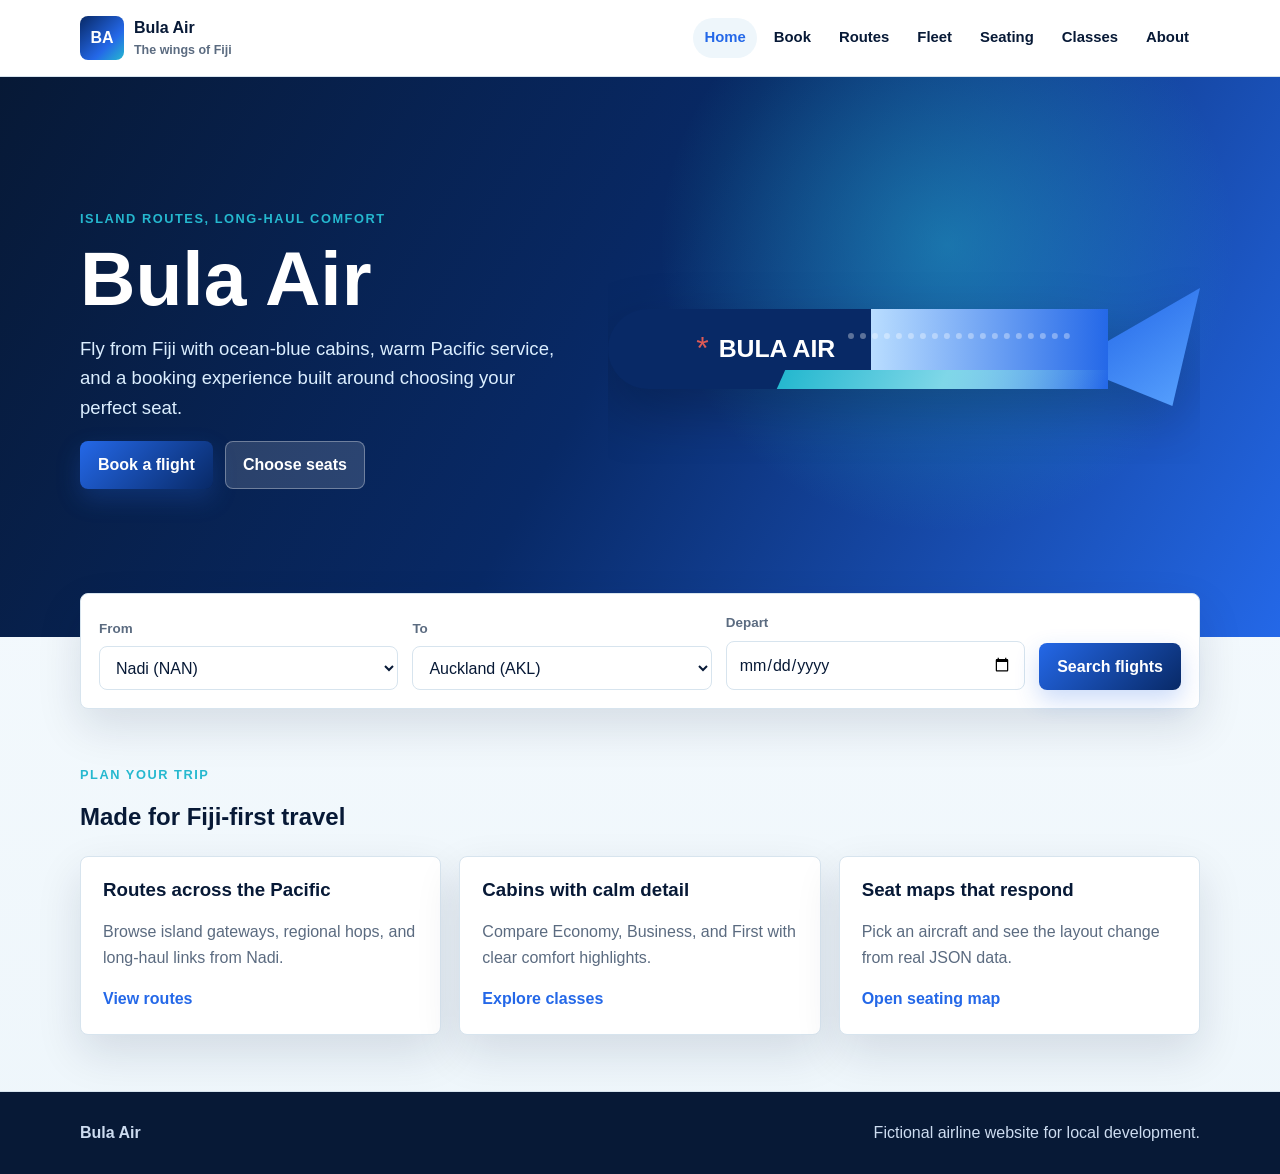
==== pages/index.html @ 063a5ac1 "scaffold: organize site into pages/, add assets, data, and interactive seating map" ====
<!doctype html>
<html lang="en">
<head>
  <meta charset="utf-8">
  <meta name="viewport" content="width=device-width, initial-scale=1">
  <title>Bula Air | The Wings of Fiji</title>
  <link rel="stylesheet" href="../assets/css/style.css">
</head>
<body data-page="home">
  <header class="site-header">
    <div class="container nav-shell">
      <a class="brand" href="../pages/index.html" aria-label="Bula Air home">
        <span class="brand-mark">BA</span>
        <span><strong>Bula Air</strong><small>The wings of Fiji</small></span>
      </a>
      <nav class="nav-links" aria-label="Main navigation">
        <a href="../pages/index.html" aria-current="page">Home</a>
        <a href="../pages/booking.html">Book</a>
        <a href="../pages/routes.html">Routes</a>
        <a href="../pages/fleet.html">Fleet</a>
        <a href="../pages/seating.html">Seating</a>
        <a href="../pages/classes.html">Classes</a>
        <a href="../pages/about.html">About</a>
      </nav>
    </div>
  </header>

  <main>
    <section class="hero">
      <div class="container hero-grid">
        <div class="hero-copy">
          <p class="eyebrow">Island routes, long-haul comfort</p>
          <h1>Bula Air</h1>
          <p>Fly from Fiji with ocean-blue cabins, warm Pacific service, and a booking experience built around choosing your perfect seat.</p>
          <div class="hero-actions">
            <a class="button" href="../pages/booking.html">Book a flight</a>
            <a class="button button-secondary" href="../pages/seating.html">Choose seats</a>
          </div>
        </div>
        <div class="aircraft-panel" aria-label="Bula Air aircraft illustration">
          <div class="plane-strip">
            <div class="plane-nose"></div>
            <div class="plane-body">
              <span class="flower">*</span>
              <span class="plane-title">Bula Air</span>
              <span class="plane-line"></span>
            </div>
            <div class="plane-tail"></div>
          </div>
        </div>
      </div>
    </section>

    <section class="booking-band">
      <div class="container">
        <form class="quick-search" aria-label="Quick flight search">
          <label><span>From</span><select class="input"><option>Nadi (NAN)</option><option>Auckland (AKL)</option><option>Sydney (SYD)</option></select></label>
          <label><span>To</span><select class="input"><option>Auckland (AKL)</option><option>Sydney (SYD)</option><option>Los Angeles (LAX)</option></select></label>
          <label><span>Depart</span><input class="input" type="date"></label>
          <a class="button" href="../pages/booking.html">Search flights</a>
        </form>
      </div>
    </section>

    <section class="container section">
      <div class="section-heading">
        <p class="eyebrow">Plan your trip</p>
        <h2>Made for Fiji-first travel</h2>
      </div>
      <div class="feature-grid">
        <article class="card"><h3>Routes across the Pacific</h3><p>Browse island gateways, regional hops, and long-haul links from Nadi.</p><a href="../pages/routes.html">View routes</a></article>
        <article class="card"><h3>Cabins with calm detail</h3><p>Compare Economy, Business, and First with clear comfort highlights.</p><a href="../pages/classes.html">Explore classes</a></article>
        <article class="card"><h3>Seat maps that respond</h3><p>Pick an aircraft and see the layout change from real JSON data.</p><a href="../pages/seating.html">Open seating map</a></article>
      </div>
    </section>
  </main>

  <footer class="site-footer"><div class="container footer-grid"><strong>Bula Air</strong><span>Fictional airline website for local development.</span></div></footer>
  <script src="../assets/js/main.js"></script>
</body>
</html>
---- assets/css/style.css ----
:root {
  --ink: #071936;
  --navy: #082966;
  --blue: #2468e8;
  --sky: #b9ddff;
  --aqua: #25b8cf;
  --hibiscus: #df5a55;
  --paper: #ffffff;
  --mist: #eef6fb;
  --line: #d7e4ee;
  --muted: #5b6b80;
  --shadow: 0 18px 45px rgba(7, 25, 54, 0.12);
}

* { box-sizing: border-box; }

html { scroll-behavior: smooth; }

body {
  margin: 0;
  background: linear-gradient(180deg, #f8fcff 0%, #eef6fb 100%);
  color: var(--ink);
  font-family: Inter, "Segoe UI", Arial, sans-serif;
  line-height: 1.6;
}

a { color: var(--blue); font-weight: 700; text-decoration: none; }
a:hover { color: var(--navy); }

.container {
  width: min(1120px, calc(100% - 32px));
  margin: 0 auto;
}

.site-header {
  position: sticky;
  top: 0;
  z-index: 5;
  background: rgba(255, 255, 255, 0.94);
  border-bottom: 1px solid var(--line);
  backdrop-filter: blur(14px);
}

.nav-shell {
  min-height: 76px;
  display: flex;
  align-items: center;
  justify-content: space-between;
  gap: 24px;
}

.brand {
  display: inline-flex;
  align-items: center;
  gap: 10px;
  color: var(--ink);
  min-width: max-content;
}

.brand-mark {
  width: 44px;
  height: 44px;
  display: grid;
  place-items: center;
  border-radius: 8px;
  color: white;
  background: linear-gradient(135deg, var(--navy), var(--blue) 65%, var(--aqua));
  font-weight: 900;
  letter-spacing: 0;
}

.brand small {
  display: block;
  color: var(--muted);
  font-size: 0.78rem;
  font-weight: 700;
}

.nav-links {
  display: flex;
  justify-content: flex-end;
  flex-wrap: wrap;
  gap: 6px;
}

.nav-links a {
  color: var(--ink);
  border-radius: 999px;
  padding: 8px 11px;
  font-size: 0.93rem;
}

.nav-links a:hover,
.nav-links a[aria-current="page"] {
  background: var(--mist);
  color: var(--blue);
}

.hero {
  min-height: 560px;
  display: flex;
  align-items: center;
  color: white;
  background:
    radial-gradient(circle at 74% 30%, rgba(37, 184, 207, 0.45), transparent 28%),
    linear-gradient(120deg, #071936 0%, #082966 48%, #2468e8 100%);
}

.hero-grid {
  display: grid;
  grid-template-columns: minmax(0, 0.9fr) minmax(320px, 1.1fr);
  align-items: center;
  gap: 44px;
  padding: 68px 0 84px;
}

.hero-copy h1,
.page h1 {
  margin: 0;
  font-size: clamp(2.4rem, 6vw, 5.6rem);
  line-height: 0.96;
  letter-spacing: 0;
}

.hero-copy p:not(.eyebrow) {
  max-width: 590px;
  color: #dbeeff;
  font-size: 1.16rem;
}

.eyebrow {
  margin: 0 0 12px;
  color: var(--aqua);
  font-size: 0.8rem;
  font-weight: 900;
  letter-spacing: 0.12em;
  text-transform: uppercase;
}

.hero-actions,
.control-row,
.legend,
.footer-grid {
  display: flex;
  align-items: center;
  gap: 12px;
  flex-wrap: wrap;
}

.button {
  display: inline-flex;
  align-items: center;
  justify-content: center;
  min-height: 46px;
  border: 0;
  border-radius: 8px;
  padding: 11px 18px;
  color: white;
  background: linear-gradient(135deg, var(--blue), var(--navy));
  box-shadow: 0 10px 24px rgba(36, 104, 232, 0.24);
  cursor: pointer;
  font: inherit;
  font-weight: 800;
}

.button:hover { color: white; transform: translateY(-1px); }
.button-secondary { background: rgba(255, 255, 255, 0.14); box-shadow: inset 0 0 0 1px rgba(255, 255, 255, 0.32); }

.aircraft-panel {
  min-height: 230px;
  display: grid;
  place-items: center;
  overflow: hidden;
}

.plane-strip {
  width: min(100%, 620px);
  height: 122px;
  display: grid;
  grid-template-columns: 70px 1fr 92px;
  align-items: center;
  filter: drop-shadow(0 22px 28px rgba(0, 0, 0, 0.22));
}

.plane-nose {
  height: 80px;
  background: var(--navy);
  border-radius: 90px 0 0 90px;
}

.plane-body {
  position: relative;
  height: 80px;
  display: flex;
  align-items: center;
  gap: 10px;
  padding: 0 18px;
  overflow: hidden;
  background: linear-gradient(90deg, var(--navy) 0%, var(--navy) 45%, var(--sky) 45%, var(--blue) 100%);
  text-transform: uppercase;
}

.plane-body::after {
  content: "";
  position: absolute;
  left: 24%;
  right: 0;
  bottom: 0;
  height: 19px;
  background: linear-gradient(90deg, var(--aqua), #7fd7e8, transparent);
  transform: skewX(-24deg);
}

.flower { color: var(--hibiscus); font-size: 2rem; z-index: 1; }
.plane-title { color: white; font-size: 1.55rem; font-weight: 900; z-index: 1; }
.plane-line { position: absolute; left: 170px; right: 38px; top: 24px; height: 6px; border-top: 6px dotted rgba(255, 255, 255, 0.34); }

.plane-tail {
  height: 118px;
  align-self: start;
  background: linear-gradient(145deg, var(--blue), #5aa4ff);
  clip-path: polygon(0 45%, 100% 0, 70% 100%, 0 78%);
}

.booking-band {
  margin-top: -44px;
  position: relative;
  z-index: 2;
}

.quick-search,
.tool-panel,
.confirmation-panel,
.card {
  background: var(--paper);
  border: 1px solid var(--line);
  border-radius: 8px;
  box-shadow: var(--shadow);
}

.quick-search {
  display: grid;
  grid-template-columns: repeat(3, 1fr) auto;
  gap: 14px;
  align-items: end;
  padding: 18px;
}

label span {
  display: block;
  margin-bottom: 7px;
  color: var(--muted);
  font-size: 0.84rem;
  font-weight: 800;
}

.input {
  width: 100%;
  min-height: 44px;
  border: 1px solid var(--line);
  border-radius: 8px;
  padding: 10px 12px;
  background: white;
  color: var(--ink);
  font: inherit;
}

.section,
.page { padding: 56px 0; }

.section-heading { max-width: 720px; margin-bottom: 20px; }
.section-heading h2, .page h1 { margin-top: 0; }

.feature-grid {
  display: grid;
  grid-template-columns: repeat(auto-fit, minmax(240px, 1fr));
  gap: 18px;
}

.card {
  padding: 22px;
}

.card h2,
.card h3 { margin-top: 0; line-height: 1.15; }
.card p { color: var(--muted); }

.content-grid,
.booking-layout {
  display: grid;
  grid-template-columns: minmax(0, 1.3fr) minmax(280px, 0.7fr);
  gap: 24px;
  align-items: start;
}

.clean-list { padding-left: 18px; color: var(--muted); }

.tool-panel {
  padding: 20px;
  overflow-x: auto;
}

.form-grid {
  display: grid;
  grid-template-columns: repeat(3, minmax(180px, 1fr));
  gap: 14px;
  margin-bottom: 18px;
}

.control-row {
  justify-content: space-between;
  margin-bottom: 18px;
}

.selection-summary {
  border-radius: 8px;
  padding: 10px 12px;
  background: var(--mist);
  color: var(--ink);
  font-weight: 800;
}

.seat-map {
  width: max-content;
  min-width: 100%;
  border-radius: 8px;
  padding: 18px;
  background:
    linear-gradient(90deg, transparent 48%, rgba(36, 104, 232, 0.08) 48%, rgba(36, 104, 232, 0.08) 52%, transparent 52%),
    #f8fbfd;
}

.seat-section-title {
  margin: 12px 0 8px;
  color: var(--navy);
  font-weight: 900;
}

.seat-row {
  display: grid;
  grid-template-columns: 42px repeat(var(--seat-count), 42px);
  gap: 7px;
  align-items: center;
  margin-bottom: 7px;
}

.row-number {
  color: var(--muted);
  font-size: 0.8rem;
  font-weight: 900;
  text-align: right;
}

.seat {
  width: 42px;
  height: 38px;
  border: 1px solid #bdd7eb;
  border-radius: 8px;
  background: #e8f6ff;
  color: var(--navy);
  cursor: pointer;
  font-size: 0.78rem;
  font-weight: 900;
}

.seat:hover:not(:disabled) {
  border-color: var(--blue);
  background: #d6f4ff;
}

.seat.selected {
  border-color: var(--navy);
  background: var(--aqua);
  color: white;
}

.seat.occupied {
  border-color: #cfd8e3;
  background: #d9e1ea;
  color: #748295;
  cursor: not-allowed;
}

.legend { margin: 16px 0; color: var(--muted); font-weight: 800; }
.legend-seat { width: 16px; height: 16px; display: inline-block; margin-right: 6px; border-radius: 5px; vertical-align: -3px; }
.legend-seat.available { background: #e8f6ff; border: 1px solid #bdd7eb; }
.legend-seat.selected { background: var(--aqua); }
.legend-seat.occupied { background: #d9e1ea; }

.confirmation-panel {
  padding: 22px;
  position: sticky;
  top: 96px;
}

.confirmation-panel strong { color: var(--navy); }
.cabin-card span { color: var(--hibiscus); font-weight: 900; text-transform: uppercase; font-size: 0.78rem; }

.site-footer {
  border-top: 1px solid var(--line);
  background: #071936;
  color: white;
  padding: 28px 0;
}

.footer-grid { justify-content: space-between; color: #cddcf0; }
.redirect-page { min-height: 80vh; display: grid; place-content: center; }

@media (max-width: 860px) {
  .nav-shell { align-items: flex-start; flex-direction: column; padding: 16px 0; }
  .nav-links { justify-content: flex-start; }
  .hero-grid, .content-grid, .booking-layout { grid-template-columns: 1fr; }
  .quick-search, .form-grid { grid-template-columns: 1fr; }
  .hero { min-height: auto; }
  .aircraft-panel { min-height: 180px; }
  .plane-strip { transform: scale(0.82); transform-origin: center; }
  .confirmation-panel { position: static; }
}

@media (max-width: 520px) {
  .container { width: min(100% - 24px, 1120px); }
  .nav-links a { padding: 7px 9px; font-size: 0.86rem; }
  .hero-copy h1, .page h1 { font-size: 2.35rem; }
  .tool-panel { padding: 14px; }
  .seat-row { grid-template-columns: 34px repeat(var(--seat-count), 35px); gap: 5px; }
  .seat { width: 35px; height: 34px; font-size: 0.68rem; }
}
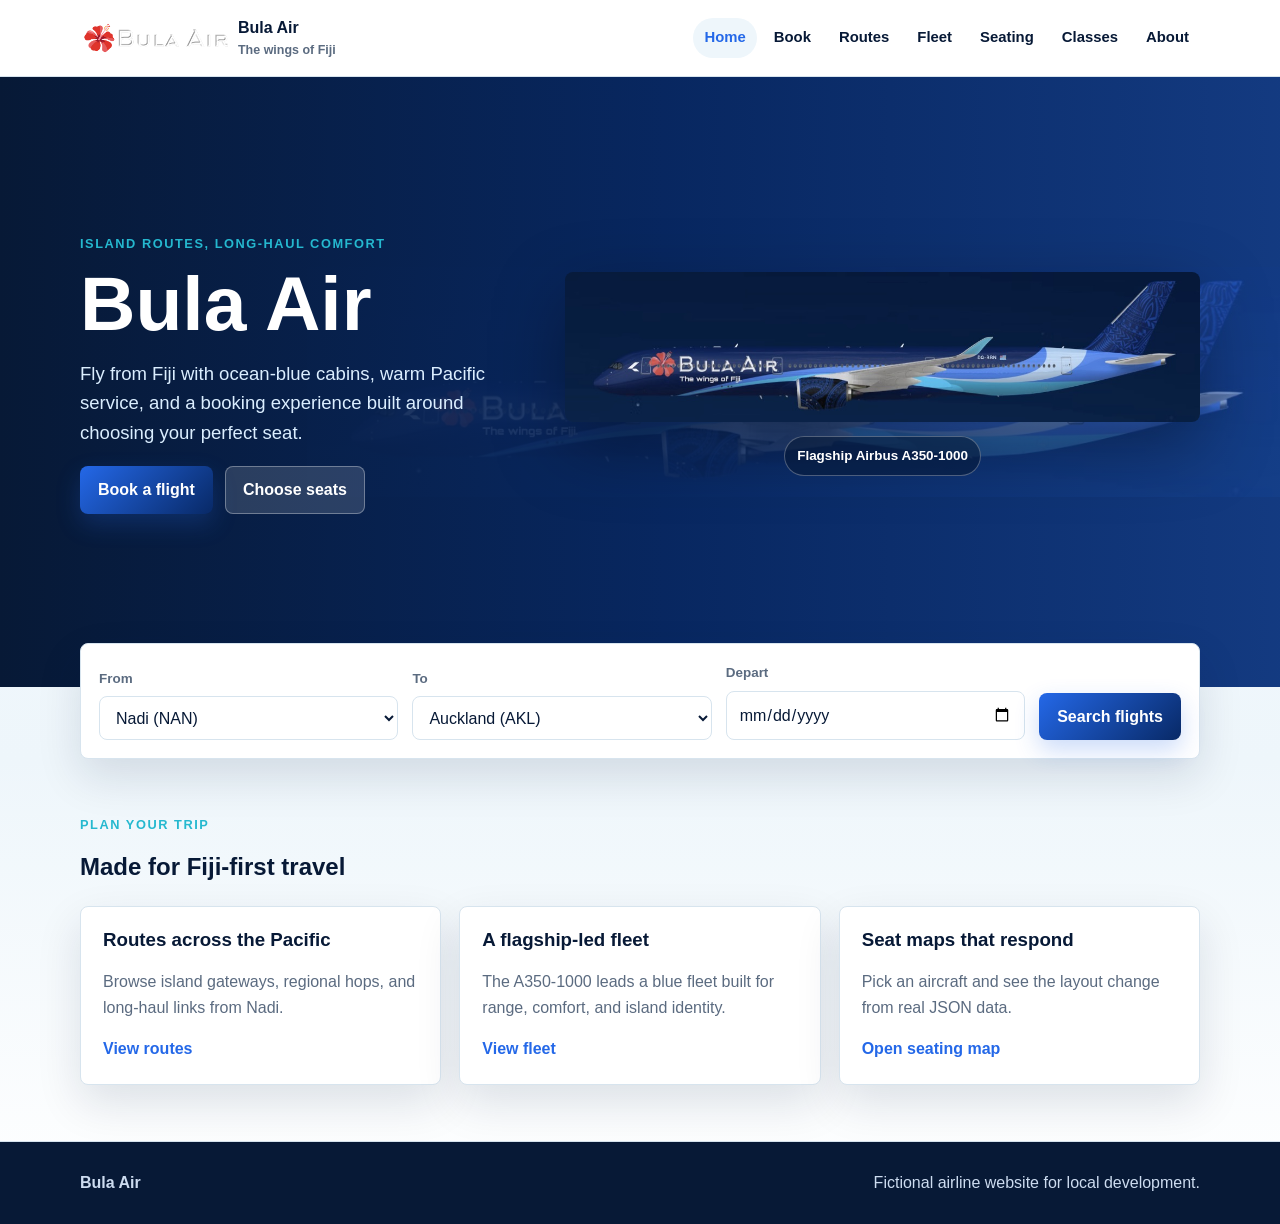
==== commit 61cb1823: "polish: add fleet imagery and refine Bula Air styling" ====
--- a/pages/index.html
+++ b/pages/index.html
@@ -9,8 +9,8 @@
 <body data-page="home">
   <header class="site-header">
     <div class="container nav-shell">
-      <a class="brand" href="../pages/index.html" aria-label="Bula Air home">
-        <span class="brand-mark">BA</span>
+      <a class="brand brand-logo" href="../pages/index.html" aria-label="Bula Air home">
+        <img src="../assets/images/branding/bula-air-logo.png" alt="Bula Air">
         <span><strong>Bula Air</strong><small>The wings of Fiji</small></span>
       </a>
       <nav class="nav-links" aria-label="Main navigation">
@@ -37,16 +37,9 @@
             <a class="button button-secondary" href="../pages/seating.html">Choose seats</a>
           </div>
         </div>
-        <div class="aircraft-panel" aria-label="Bula Air aircraft illustration">
-          <div class="plane-strip">
-            <div class="plane-nose"></div>
-            <div class="plane-body">
-              <span class="flower">*</span>
-              <span class="plane-title">Bula Air</span>
-              <span class="plane-line"></span>
-            </div>
-            <div class="plane-tail"></div>
-          </div>
+        <div class="aircraft-panel">
+          <img class="hero-aircraft" src="../assets/images/aircraft/a350-1000.png" alt="Bula Air Airbus A350-1000 flagship aircraft">
+          <div class="flagship-tag">Flagship Airbus A350-1000</div>
         </div>
       </div>
     </section>
@@ -69,7 +62,7 @@
       </div>
       <div class="feature-grid">
         <article class="card"><h3>Routes across the Pacific</h3><p>Browse island gateways, regional hops, and long-haul links from Nadi.</p><a href="../pages/routes.html">View routes</a></article>
-        <article class="card"><h3>Cabins with calm detail</h3><p>Compare Economy, Business, and First with clear comfort highlights.</p><a href="../pages/classes.html">Explore classes</a></article>
+        <article class="card"><h3>A flagship-led fleet</h3><p>The A350-1000 leads a blue fleet built for range, comfort, and island identity.</p><a href="../pages/fleet.html">View fleet</a></article>
         <article class="card"><h3>Seat maps that respond</h3><p>Pick an aircraft and see the layout change from real JSON data.</p><a href="../pages/seating.html">Open seating map</a></article>
       </div>
     </section>
--- a/assets/css/style.css
+++ b/assets/css/style.css
@@ -18,7 +18,7 @@
 
 body {
   margin: 0;
-  background: linear-gradient(180deg, #f8fcff 0%, #eef6fb 100%);
+  background: linear-gradient(180deg, #f8fcff 0%, #eef6fb 62%, #ffffff 100%);
   color: var(--ink);
   font-family: Inter, "Segoe UI", Arial, sans-serif;
   line-height: 1.6;
@@ -36,7 +36,7 @@
   position: sticky;
   top: 0;
   z-index: 5;
-  background: rgba(255, 255, 255, 0.94);
+  background: rgba(255, 255, 255, 0.96);
   border-bottom: 1px solid var(--line);
   backdrop-filter: blur(14px);
 }
@@ -55,6 +55,13 @@
   gap: 10px;
   color: var(--ink);
   min-width: max-content;
+}
+
+.brand-logo img {
+  width: 148px;
+  height: auto;
+  display: block;
+  border-radius: 4px;
 }
 
 .brand-mark {
@@ -97,18 +104,19 @@
 }
 
 .hero {
-  min-height: 560px;
+  min-height: 610px;
   display: flex;
   align-items: center;
   color: white;
   background:
-    radial-gradient(circle at 74% 30%, rgba(37, 184, 207, 0.45), transparent 28%),
-    linear-gradient(120deg, #071936 0%, #082966 48%, #2468e8 100%);
+    linear-gradient(90deg, rgba(7, 25, 54, 0.96), rgba(8, 41, 102, 0.88) 52%, rgba(36, 104, 232, 0.42)),
+    url("../images/aircraft/a350-1000.png") center right / min(980px, 76vw) auto no-repeat,
+    #071936;
 }
 
 .hero-grid {
   display: grid;
-  grid-template-columns: minmax(0, 0.9fr) minmax(320px, 1.1fr);
+  grid-template-columns: minmax(0, 0.82fr) minmax(320px, 1.18fr);
   align-items: center;
   gap: 44px;
   padding: 68px 0 84px;
@@ -128,6 +136,13 @@
   font-size: 1.16rem;
 }
 
+.lead {
+  max-width: 680px;
+  margin: 18px 0 28px;
+  color: var(--muted);
+  font-size: 1.08rem;
+}
+
 .eyebrow {
   margin: 0 0 12px;
   color: var(--aqua);
@@ -167,59 +182,29 @@
 .button-secondary { background: rgba(255, 255, 255, 0.14); box-shadow: inset 0 0 0 1px rgba(255, 255, 255, 0.32); }
 
 .aircraft-panel {
-  min-height: 230px;
+  min-height: 300px;
   display: grid;
   place-items: center;
-  overflow: hidden;
-}
-
-.plane-strip {
-  width: min(100%, 620px);
-  height: 122px;
-  display: grid;
-  grid-template-columns: 70px 1fr 92px;
-  align-items: center;
-  filter: drop-shadow(0 22px 28px rgba(0, 0, 0, 0.22));
-}
-
-.plane-nose {
-  height: 80px;
-  background: var(--navy);
-  border-radius: 90px 0 0 90px;
-}
-
-.plane-body {
-  position: relative;
-  height: 80px;
-  display: flex;
-  align-items: center;
-  gap: 10px;
-  padding: 0 18px;
-  overflow: hidden;
-  background: linear-gradient(90deg, var(--navy) 0%, var(--navy) 45%, var(--sky) 45%, var(--blue) 100%);
-  text-transform: uppercase;
-}
-
-.plane-body::after {
-  content: "";
-  position: absolute;
-  left: 24%;
-  right: 0;
-  bottom: 0;
-  height: 19px;
-  background: linear-gradient(90deg, var(--aqua), #7fd7e8, transparent);
-  transform: skewX(-24deg);
-}
-
-.flower { color: var(--hibiscus); font-size: 2rem; z-index: 1; }
-.plane-title { color: white; font-size: 1.55rem; font-weight: 900; z-index: 1; }
-.plane-line { position: absolute; left: 170px; right: 38px; top: 24px; height: 6px; border-top: 6px dotted rgba(255, 255, 255, 0.34); }
-
-.plane-tail {
-  height: 118px;
-  align-self: start;
-  background: linear-gradient(145deg, var(--blue), #5aa4ff);
-  clip-path: polygon(0 45%, 100% 0, 70% 100%, 0 78%);
+  align-content: center;
+  gap: 14px;
+}
+
+.hero-aircraft {
+  width: min(760px, 100%);
+  border-radius: 8px;
+  box-shadow: 0 24px 70px rgba(0, 0, 0, 0.34);
+}
+
+.flagship-tag {
+  width: max-content;
+  max-width: 100%;
+  padding: 8px 12px;
+  border: 1px solid rgba(255, 255, 255, 0.28);
+  border-radius: 999px;
+  color: white;
+  background: rgba(7, 25, 54, 0.55);
+  font-size: 0.84rem;
+  font-weight: 900;
 }
 
 .booking-band {
@@ -275,6 +260,105 @@
   display: grid;
   grid-template-columns: repeat(auto-fit, minmax(240px, 1fr));
   gap: 18px;
+}
+
+#fleet-list {
+  grid-template-columns: repeat(3, minmax(0, 1fr));
+}
+
+.fleet-card {
+  min-width: 0;
+  overflow: hidden;
+  background: var(--paper);
+  border: 1px solid var(--line);
+  border-radius: 8px;
+  box-shadow: 0 12px 34px rgba(7, 25, 54, 0.1);
+}
+
+.fleet-card-featured {
+  grid-column: 1 / -1;
+  display: grid;
+  grid-template-columns: minmax(0, 1.45fr) minmax(300px, 0.75fr);
+  align-items: stretch;
+  background: #071936;
+  color: white;
+}
+
+.fleet-image-wrap {
+  min-height: 190px;
+  background: #071936;
+}
+
+.fleet-card-featured .fleet-image-wrap {
+  min-height: 320px;
+}
+
+.fleet-image-wrap img {
+  width: 100%;
+  height: 100%;
+  min-height: 190px;
+  display: block;
+  object-fit: cover;
+  object-position: center;
+}
+
+.fleet-card-body {
+  padding: 20px;
+}
+
+.fleet-card h2 {
+  margin: 6px 0 8px;
+  line-height: 1.1;
+}
+
+.fleet-card p {
+  color: var(--muted);
+}
+
+.fleet-card-featured p,
+.fleet-card-featured .fleet-kicker {
+  color: #d9e9ff;
+}
+
+.fleet-kicker,
+.fleet-stats {
+  display: flex;
+  align-items: center;
+  flex-wrap: wrap;
+  gap: 8px;
+}
+
+.fleet-kicker {
+  justify-content: space-between;
+  color: var(--muted);
+  font-size: 0.78rem;
+  font-weight: 900;
+  text-transform: uppercase;
+}
+
+.fleet-kicker strong {
+  padding: 5px 8px;
+  border-radius: 999px;
+  color: white;
+  background: var(--hibiscus);
+  font-size: 0.72rem;
+}
+
+.fleet-stats {
+  margin: 16px 0;
+  color: var(--muted);
+}
+
+.fleet-stats span {
+  padding: 8px 10px;
+  border-radius: 8px;
+  background: var(--mist);
+  font-size: 0.86rem;
+}
+
+.fleet-card-featured .fleet-stats span {
+  color: white;
+  background: rgba(255, 255, 255, 0.1);
 }
 
 .card {
@@ -413,7 +497,9 @@
   .quick-search, .form-grid { grid-template-columns: 1fr; }
   .hero { min-height: auto; }
   .aircraft-panel { min-height: 180px; }
-  .plane-strip { transform: scale(0.82); transform-origin: center; }
+  #fleet-list,
+  .fleet-card-featured { grid-template-columns: 1fr; }
+  .fleet-card-featured .fleet-image-wrap { min-height: 220px; }
   .confirmation-panel { position: static; }
 }
 
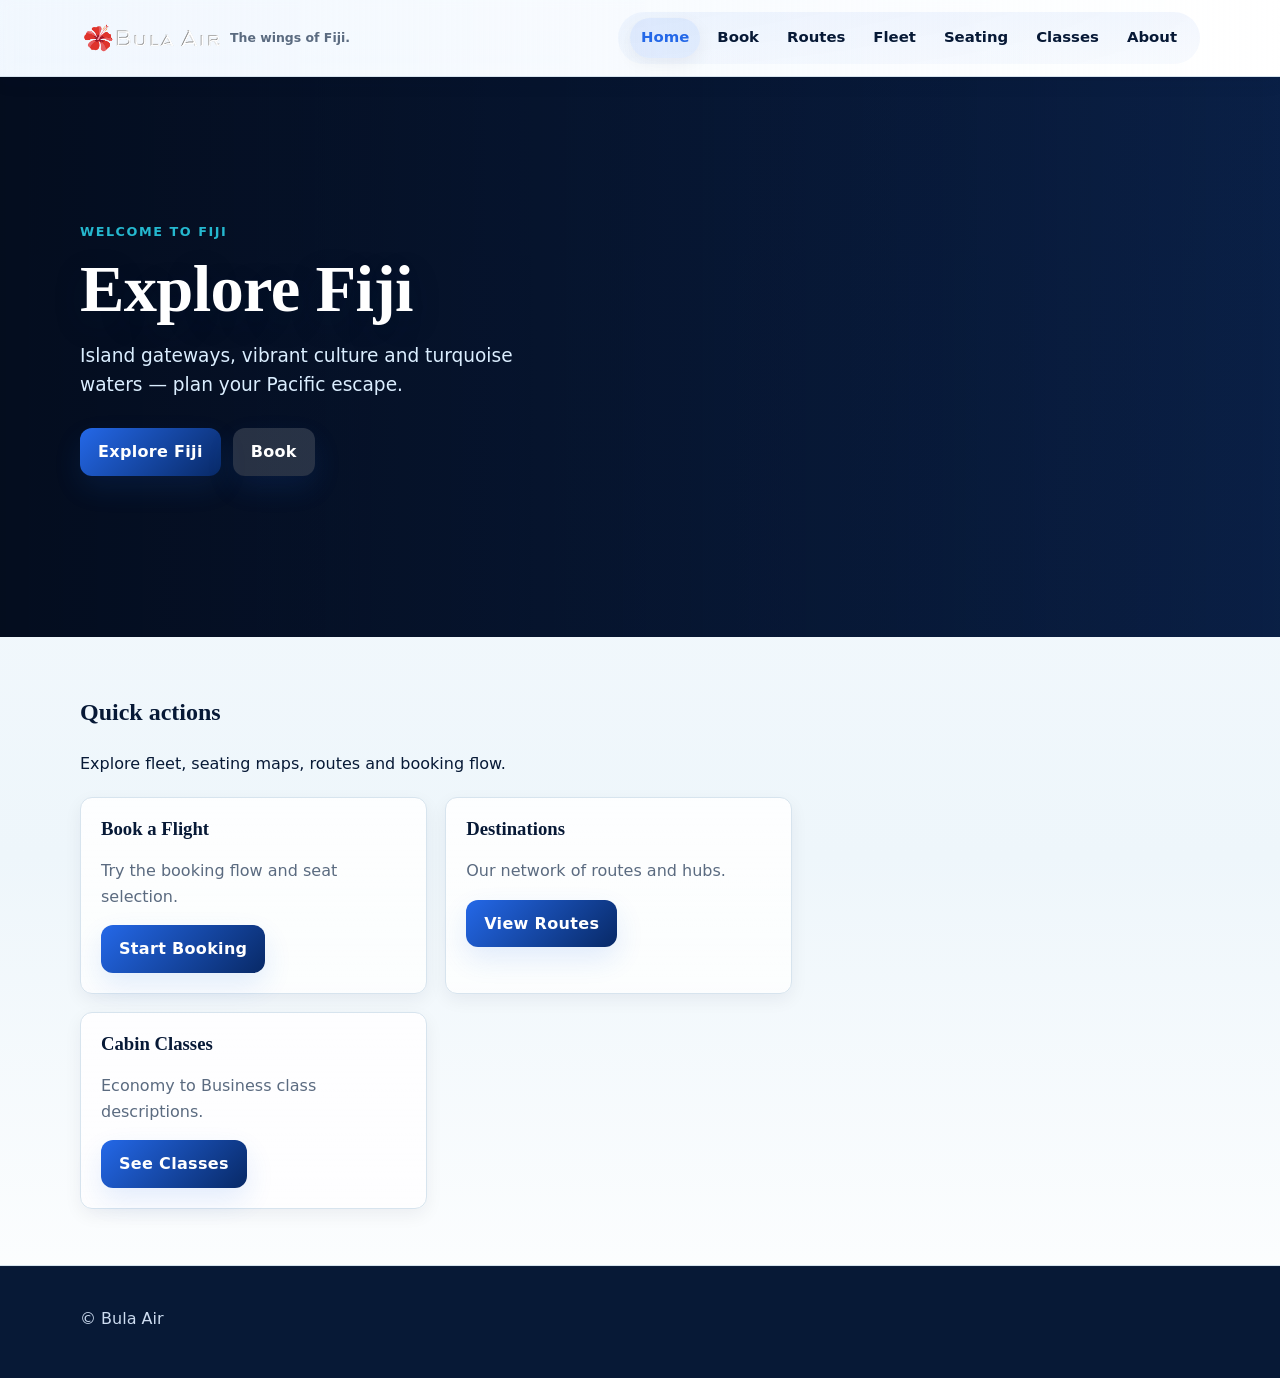
==== commit 5f51c021: "Publish Bula Air website" ====
--- a/pages/index.html
+++ b/pages/index.html
@@ -4,71 +4,73 @@
   <meta charset="utf-8">
   <meta name="viewport" content="width=device-width, initial-scale=1">
   <title>Bula Air | The Wings of Fiji</title>
+  <link rel="icon" href="../assets/images/branding/hibiscus.svg" type="image/svg+xml">
+  <link rel="shortcut icon" href="../assets/images/branding/hibiscus.svg">
+  <link rel="mask-icon" href="../assets/images/branding/hibiscus.svg" color="#2468e8">
   <link rel="stylesheet" href="../assets/css/style.css">
+  <link rel="stylesheet" href="../assets/css/polish.css">
+  <style>
+    /* hero: island image, text overlay left */
+    .hero.custom-hero {
+      background-image: linear-gradient(90deg, rgba(7,25,54,0.66), rgba(36,104,232,0.16)), url('https://images.unsplash.com/photo-1507525428034-b723cf961d3e?auto=format&fit=crop&w=2000&q=80');
+      background-size: cover;
+      background-position: center center;
+    }
+    .hero-copy h1 { color: white; }
+  </style>
 </head>
 <body data-page="home">
   <header class="site-header">
     <div class="container nav-shell">
-      <a class="brand brand-logo" href="../pages/index.html" aria-label="Bula Air home">
-        <img src="../assets/images/branding/bula-air-logo.png" alt="Bula Air">
-        <span><strong>Bula Air</strong><small>The wings of Fiji</small></span>
-      </a>
+      <a class="brand brand-logo" href="index.html" aria-label="Bula Air home"><img src="../assets/images/branding/bula-air-logo.png" alt="Bula Air logo"><small>The wings of Fiji.</small></a>
       <nav class="nav-links" aria-label="Main navigation">
-        <a href="../pages/index.html" aria-current="page">Home</a>
-        <a href="../pages/booking.html">Book</a>
-        <a href="../pages/routes.html">Routes</a>
-        <a href="../pages/fleet.html">Fleet</a>
-        <a href="../pages/seating.html">Seating</a>
-        <a href="../pages/classes.html">Classes</a>
-        <a href="../pages/about.html">About</a>
+        <a href="index.html" aria-current="page">Home</a>
+        <a href="booking.html">Book</a>
+        <a href="routes.html">Routes</a>
+        <a href="fleet.html">Fleet</a>
+        <a href="seating.html">Seating</a>
+        <a href="classes.html">Classes</a>
+        <a href="about.html">About</a>
       </nav>
     </div>
   </header>
 
-  <main>
-    <section class="hero">
-      <div class="container hero-grid">
-        <div class="hero-copy">
-          <p class="eyebrow">Island routes, long-haul comfort</p>
-          <h1>Bula Air</h1>
-          <p>Fly from Fiji with ocean-blue cabins, warm Pacific service, and a booking experience built around choosing your perfect seat.</p>
-          <div class="hero-actions">
-            <a class="button" href="../pages/booking.html">Book a flight</a>
-            <a class="button button-secondary" href="../pages/seating.html">Choose seats</a>
-          </div>
-        </div>
-        <div class="aircraft-panel">
-          <img class="hero-aircraft" src="../assets/images/aircraft/a350-1000.png" alt="Bula Air Airbus A350-1000 flagship aircraft">
-          <div class="flagship-tag">Flagship Airbus A350-1000</div>
+  <section class="hero custom-hero">
+    <div class="container hero-grid">
+      <div class="hero-copy">
+        <p class="eyebrow">Welcome to Fiji</p>
+        <h1>Explore Fiji</h1>
+        <p class="lead">Island gateways, vibrant culture and turquoise waters — plan your Pacific escape.</p>
+        <div class="hero-actions">
+          <a class="button" href="routes.html">Explore Fiji</a>
+          <a class="button button-secondary" href="booking.html">Book</a>
         </div>
       </div>
-    </section>
+    </div>
+  </section>
 
-    <section class="booking-band">
-      <div class="container">
-        <form class="quick-search" aria-label="Quick flight search">
-          <label><span>From</span><select class="input"><option>Nadi (NAN)</option><option>Auckland (AKL)</option><option>Sydney (SYD)</option></select></label>
-          <label><span>To</span><select class="input"><option>Auckland (AKL)</option><option>Sydney (SYD)</option><option>Los Angeles (LAX)</option></select></label>
-          <label><span>Depart</span><input class="input" type="date"></label>
-          <a class="button" href="../pages/booking.html">Search flights</a>
-        </form>
+  <main class="section container">
+    <div class="content-grid">
+      <div>
+        <section class="section-heading">
+          <h2>Quick actions</h2>
+          <p class="small">Explore fleet, seating maps, routes and booking flow.</p>
+        </section>
+        <div class="feature-grid">
+          <div class="card"><h3>Book a Flight</h3><p class="small">Try the booking flow and seat selection.</p><a class="button" href="booking.html">Start Booking</a></div>
+          <div class="card"><h3>Destinations</h3><p class="small">Our network of routes and hubs.</p><a class="button" href="routes.html">View Routes</a></div>
+          <div class="card"><h3>Cabin Classes</h3><p class="small">Economy to Business class descriptions.</p><a class="button" href="classes.html">See Classes</a></div>
+        </div>
       </div>
-    </section>
-
-    <section class="container section">
-      <div class="section-heading">
-        <p class="eyebrow">Plan your trip</p>
-        <h2>Made for Fiji-first travel</h2>
-      </div>
-      <div class="feature-grid">
-        <article class="card"><h3>Routes across the Pacific</h3><p>Browse island gateways, regional hops, and long-haul links from Nadi.</p><a href="../pages/routes.html">View routes</a></article>
-        <article class="card"><h3>A flagship-led fleet</h3><p>The A350-1000 leads a blue fleet built for range, comfort, and island identity.</p><a href="../pages/fleet.html">View fleet</a></article>
-        <article class="card"><h3>Seat maps that respond</h3><p>Pick an aircraft and see the layout change from real JSON data.</p><a href="../pages/seating.html">Open seating map</a></article>
-      </div>
-    </section>
+    </div>
   </main>
 
-  <footer class="site-footer"><div class="container footer-grid"><strong>Bula Air</strong><span>Fictional airline website for local development.</span></div></footer>
+  <footer class="site-footer">
+    <div class="container footer-grid">
+      <div>© Bula Air</div>
+      <div class="small"></div>
+    </div>
+  </footer>
   <script src="../assets/js/main.js"></script>
 </body>
 </html>
--- a/assets/css/style.css
+++ b/assets/css/style.css
@@ -4,503 +4,542 @@
   --blue: #2468e8;
   --sky: #b9ddff;
   --aqua: #25b8cf;
-  --hibiscus: #df5a55;
+  --hibiscus: var(--blue);
   --paper: #ffffff;
   --mist: #eef6fb;
   --line: #d7e4ee;
   --muted: #5b6b80;
   --shadow: 0 18px 45px rgba(7, 25, 54, 0.12);
+
 }
 
-* { box-sizing: border-box; }
-
-html { scroll-behavior: smooth; }
-
-body {
-  margin: 0;
-  background: linear-gradient(180deg, #f8fcff 0%, #eef6fb 62%, #ffffff 100%);
-  color: var(--ink);
-  font-family: Inter, "Segoe UI", Arial, sans-serif;
-  line-height: 1.6;
-}
-
-a { color: var(--blue); font-weight: 700; text-decoration: none; }
-a:hover { color: var(--navy); }
-
-.container {
-  width: min(1120px, calc(100% - 32px));
-  margin: 0 auto;
-}
-
-.site-header {
-  position: sticky;
-  top: 0;
-  z-index: 5;
-  background: rgba(255, 255, 255, 0.96);
-  border-bottom: 1px solid var(--line);
-  backdrop-filter: blur(14px);
-}
-
-.nav-shell {
-  min-height: 76px;
-  display: flex;
-  align-items: center;
-  justify-content: space-between;
-  gap: 24px;
-}
-
-.brand {
-  display: inline-flex;
-  align-items: center;
-  gap: 10px;
-  color: var(--ink);
-  min-width: max-content;
-}
-
-.brand-logo img {
-  width: 148px;
-  height: auto;
-  display: block;
-  border-radius: 4px;
-}
-
-.brand-mark {
-  width: 44px;
-  height: 44px;
-  display: grid;
-  place-items: center;
-  border-radius: 8px;
-  color: white;
-  background: linear-gradient(135deg, var(--navy), var(--blue) 65%, var(--aqua));
-  font-weight: 900;
-  letter-spacing: 0;
-}
-
-.brand small {
-  display: block;
-  color: var(--muted);
-  font-size: 0.78rem;
-  font-weight: 700;
-}
-
-.nav-links {
-  display: flex;
-  justify-content: flex-end;
-  flex-wrap: wrap;
-  gap: 6px;
-}
-
-.nav-links a {
-  color: var(--ink);
-  border-radius: 999px;
-  padding: 8px 11px;
-  font-size: 0.93rem;
-}
-
-.nav-links a:hover,
-.nav-links a[aria-current="page"] {
-  background: var(--mist);
-  color: var(--blue);
-}
-
-.hero {
-  min-height: 610px;
-  display: flex;
-  align-items: center;
-  color: white;
-  background:
-    linear-gradient(90deg, rgba(7, 25, 54, 0.96), rgba(8, 41, 102, 0.88) 52%, rgba(36, 104, 232, 0.42)),
-    url("../images/aircraft/a350-1000.png") center right / min(980px, 76vw) auto no-repeat,
-    #071936;
-}
-
-.hero-grid {
-  display: grid;
-  grid-template-columns: minmax(0, 0.82fr) minmax(320px, 1.18fr);
-  align-items: center;
-  gap: 44px;
-  padding: 68px 0 84px;
-}
-
-.hero-copy h1,
-.page h1 {
-  margin: 0;
-  font-size: clamp(2.4rem, 6vw, 5.6rem);
-  line-height: 0.96;
-  letter-spacing: 0;
-}
-
-.hero-copy p:not(.eyebrow) {
-  max-width: 590px;
-  color: #dbeeff;
-  font-size: 1.16rem;
-}
-
-.lead {
-  max-width: 680px;
-  margin: 18px 0 28px;
-  color: var(--muted);
-  font-size: 1.08rem;
-}
-
-.eyebrow {
-  margin: 0 0 12px;
-  color: var(--aqua);
-  font-size: 0.8rem;
-  font-weight: 900;
-  letter-spacing: 0.12em;
-  text-transform: uppercase;
-}
-
-.hero-actions,
-.control-row,
-.legend,
-.footer-grid {
-  display: flex;
-  align-items: center;
-  gap: 12px;
-  flex-wrap: wrap;
-}
-
-.button {
-  display: inline-flex;
-  align-items: center;
-  justify-content: center;
-  min-height: 46px;
-  border: 0;
-  border-radius: 8px;
-  padding: 11px 18px;
-  color: white;
-  background: linear-gradient(135deg, var(--blue), var(--navy));
-  box-shadow: 0 10px 24px rgba(36, 104, 232, 0.24);
-  cursor: pointer;
-  font: inherit;
-  font-weight: 800;
-}
-
-.button:hover { color: white; transform: translateY(-1px); }
-.button-secondary { background: rgba(255, 255, 255, 0.14); box-shadow: inset 0 0 0 1px rgba(255, 255, 255, 0.32); }
-
-.aircraft-panel {
-  min-height: 300px;
-  display: grid;
-  place-items: center;
-  align-content: center;
-  gap: 14px;
-}
-
-.hero-aircraft {
-  width: min(760px, 100%);
-  border-radius: 8px;
-  box-shadow: 0 24px 70px rgba(0, 0, 0, 0.34);
-}
-
-.flagship-tag {
-  width: max-content;
-  max-width: 100%;
-  padding: 8px 12px;
-  border: 1px solid rgba(255, 255, 255, 0.28);
-  border-radius: 999px;
-  color: white;
-  background: rgba(7, 25, 54, 0.55);
-  font-size: 0.84rem;
-  font-weight: 900;
-}
-
-.booking-band {
-  margin-top: -44px;
-  position: relative;
-  z-index: 2;
-}
-
-.quick-search,
-.tool-panel,
-.confirmation-panel,
-.card {
-  background: var(--paper);
-  border: 1px solid var(--line);
-  border-radius: 8px;
-  box-shadow: var(--shadow);
-}
-
-.quick-search {
-  display: grid;
-  grid-template-columns: repeat(3, 1fr) auto;
-  gap: 14px;
-  align-items: end;
-  padding: 18px;
-}
-
-label span {
-  display: block;
-  margin-bottom: 7px;
-  color: var(--muted);
-  font-size: 0.84rem;
-  font-weight: 800;
-}
-
-.input {
-  width: 100%;
-  min-height: 44px;
-  border: 1px solid var(--line);
-  border-radius: 8px;
-  padding: 10px 12px;
-  background: white;
-  color: var(--ink);
-  font: inherit;
-}
-
-.section,
-.page { padding: 56px 0; }
-
-.section-heading { max-width: 720px; margin-bottom: 20px; }
-.section-heading h2, .page h1 { margin-top: 0; }
-
-.feature-grid {
-  display: grid;
-  grid-template-columns: repeat(auto-fit, minmax(240px, 1fr));
-  gap: 18px;
-}
-
-#fleet-list {
-  grid-template-columns: repeat(3, minmax(0, 1fr));
-}
-
-.fleet-card {
-  min-width: 0;
-  overflow: hidden;
-  background: var(--paper);
-  border: 1px solid var(--line);
-  border-radius: 8px;
-  box-shadow: 0 12px 34px rgba(7, 25, 54, 0.1);
-}
-
-.fleet-card-featured {
-  grid-column: 1 / -1;
-  display: grid;
-  grid-template-columns: minmax(0, 1.45fr) minmax(300px, 0.75fr);
-  align-items: stretch;
-  background: #071936;
-  color: white;
-}
-
-.fleet-image-wrap {
-  min-height: 190px;
-  background: #071936;
-}
-
-.fleet-card-featured .fleet-image-wrap {
-  min-height: 320px;
-}
-
-.fleet-image-wrap img {
-  width: 100%;
-  height: 100%;
-  min-height: 190px;
-  display: block;
-  object-fit: cover;
-  object-position: center;
-}
-
-.fleet-card-body {
-  padding: 20px;
-}
-
-.fleet-card h2 {
-  margin: 6px 0 8px;
-  line-height: 1.1;
-}
-
-.fleet-card p {
-  color: var(--muted);
-}
-
-.fleet-card-featured p,
-.fleet-card-featured .fleet-kicker {
-  color: #d9e9ff;
-}
-
-.fleet-kicker,
-.fleet-stats {
-  display: flex;
-  align-items: center;
-  flex-wrap: wrap;
-  gap: 8px;
-}
-
-.fleet-kicker {
-  justify-content: space-between;
-  color: var(--muted);
-  font-size: 0.78rem;
-  font-weight: 900;
-  text-transform: uppercase;
-}
-
-.fleet-kicker strong {
-  padding: 5px 8px;
-  border-radius: 999px;
-  color: white;
-  background: var(--hibiscus);
-  font-size: 0.72rem;
-}
-
-.fleet-stats {
-  margin: 16px 0;
-  color: var(--muted);
-}
-
-.fleet-stats span {
-  padding: 8px 10px;
-  border-radius: 8px;
-  background: var(--mist);
-  font-size: 0.86rem;
-}
-
-.fleet-card-featured .fleet-stats span {
-  color: white;
-  background: rgba(255, 255, 255, 0.1);
-}
-
-.card {
-  padding: 22px;
-}
-
-.card h2,
-.card h3 { margin-top: 0; line-height: 1.15; }
-.card p { color: var(--muted); }
-
-.content-grid,
-.booking-layout {
-  display: grid;
-  grid-template-columns: minmax(0, 1.3fr) minmax(280px, 0.7fr);
-  gap: 24px;
-  align-items: start;
-}
-
-.clean-list { padding-left: 18px; color: var(--muted); }
-
-.tool-panel {
-  padding: 20px;
-  overflow-x: auto;
-}
-
-.form-grid {
-  display: grid;
-  grid-template-columns: repeat(3, minmax(180px, 1fr));
-  gap: 14px;
-  margin-bottom: 18px;
-}
-
-.control-row {
-  justify-content: space-between;
-  margin-bottom: 18px;
-}
-
-.selection-summary {
-  border-radius: 8px;
-  padding: 10px 12px;
-  background: var(--mist);
-  color: var(--ink);
-  font-weight: 800;
-}
-
-.seat-map {
-  width: max-content;
-  min-width: 100%;
-  border-radius: 8px;
-  padding: 18px;
-  background:
-    linear-gradient(90deg, transparent 48%, rgba(36, 104, 232, 0.08) 48%, rgba(36, 104, 232, 0.08) 52%, transparent 52%),
-    #f8fbfd;
-}
-
-.seat-section-title {
-  margin: 12px 0 8px;
-  color: var(--navy);
-  font-weight: 900;
-}
-
-.seat-row {
-  display: grid;
-  grid-template-columns: 42px repeat(var(--seat-count), 42px);
-  gap: 7px;
-  align-items: center;
-  margin-bottom: 7px;
-}
-
-.row-number {
-  color: var(--muted);
-  font-size: 0.8rem;
-  font-weight: 900;
-  text-align: right;
-}
-
-.seat {
-  width: 42px;
-  height: 38px;
-  border: 1px solid #bdd7eb;
-  border-radius: 8px;
-  background: #e8f6ff;
-  color: var(--navy);
-  cursor: pointer;
-  font-size: 0.78rem;
-  font-weight: 900;
-}
-
-.seat:hover:not(:disabled) {
-  border-color: var(--blue);
-  background: #d6f4ff;
-}
-
-.seat.selected {
-  border-color: var(--navy);
-  background: var(--aqua);
-  color: white;
-}
-
-.seat.occupied {
-  border-color: #cfd8e3;
-  background: #d9e1ea;
-  color: #748295;
-  cursor: not-allowed;
-}
-
-.legend { margin: 16px 0; color: var(--muted); font-weight: 800; }
-.legend-seat { width: 16px; height: 16px; display: inline-block; margin-right: 6px; border-radius: 5px; vertical-align: -3px; }
-.legend-seat.available { background: #e8f6ff; border: 1px solid #bdd7eb; }
-.legend-seat.selected { background: var(--aqua); }
-.legend-seat.occupied { background: #d9e1ea; }
-
-.confirmation-panel {
-  padding: 22px;
-  position: sticky;
-  top: 96px;
-}
-
-.confirmation-panel strong { color: var(--navy); }
-.cabin-card span { color: var(--hibiscus); font-weight: 900; text-transform: uppercase; font-size: 0.78rem; }
-
-.site-footer {
-  border-top: 1px solid var(--line);
-  background: #071936;
-  color: white;
-  padding: 28px 0;
-}
-
-.footer-grid { justify-content: space-between; color: #cddcf0; }
-.redirect-page { min-height: 80vh; display: grid; place-content: center; }
-
-@media (max-width: 860px) {
-  .nav-shell { align-items: flex-start; flex-direction: column; padding: 16px 0; }
-  .nav-links { justify-content: flex-start; }
-  .hero-grid, .content-grid, .booking-layout { grid-template-columns: 1fr; }
-  .quick-search, .form-grid { grid-template-columns: 1fr; }
-  .hero { min-height: auto; }
-  .aircraft-panel { min-height: 180px; }
-  #fleet-list,
-  .fleet-card-featured { grid-template-columns: 1fr; }
-  .fleet-card-featured .fleet-image-wrap { min-height: 220px; }
-  .confirmation-panel { position: static; }
+/* Load web fonts: Montserrat for headings, Inter for body */
+@import url('https://fonts.googleapis.com/css2?family=Inter:wght@300;400;600;700;800&family=Montserrat:wght@400;600;700;800;900&display=swap');
+
+  * { box-sizing: border-box; }
+
+  html { scroll-behavior: smooth; }
+
+  body {
+    margin: 0;
+    background: linear-gradient(180deg, #f8fcff 0%, #eef6fb 62%, #ffffff 100%);
+    color: var(--ink);
+    font-family: 'Inter', system-ui, -apple-system, "Segoe UI", Roboto, "Helvetica Neue", Arial, sans-serif;
+    -webkit-font-smoothing: antialiased;
+    -moz-osx-font-smoothing: grayscale;
+    line-height: 1.6;
+  }
+
+  a { color: var(--blue); font-weight: 700; text-decoration: none; }
+  a:hover { color: var(--navy); }
+
+  .container {
+    width: min(1120px, calc(100% - 32px));
+    margin: 0 auto;
+  }
+
+  .site-header {
+    position: sticky;
+    top: 0;
+    z-index: 5;
+    background: rgba(255, 255, 255, 0.96);
+    border-bottom: 1px solid var(--line);
+    backdrop-filter: blur(14px);
+  }
+
+  .nav-shell {
+    min-height: 76px;
+    display: flex;
+    align-items: center;
+    justify-content: space-between;
+    gap: 24px;
+  }
+
+  .brand {
+    display: inline-flex;
+    align-items: center;
+    gap: 10px;
+    color: var(--ink);
+    min-width: max-content;
+  }
+
+  .brand-logo img {
+    width: 148px;
+    height: auto;
+    display: block;
+    border-radius: 4px;
+  }
+
+  .brand-mark {
+    width: 44px;
+    height: 44px;
+    display: grid;
+    place-items: center;
+    border-radius: 8px;
+    color: white;
+    background: linear-gradient(135deg, var(--navy), var(--blue) 65%, var(--aqua));
+    font-weight: 900;
+    letter-spacing: 0;
+  }
+
+  .brand small {
+    display: block;
+    color: var(--muted);
+    font-size: 0.78rem;
+    font-weight: 700;
+  }
+
+  .nav-links {
+    display: flex;
+    justify-content: flex-end;
+    flex-wrap: wrap;
+    gap: 6px;
+    background: linear-gradient(180deg, rgba(36,104,232,0.06), rgba(36,104,232,0.03));
+    padding: 6px 12px;
+    border-radius: 999px;
+  }
+
+  .nav-links a {
+    color: var(--ink);
+    border-radius: 999px;
+    padding: 8px 11px;
+    font-size: 0.93rem;
+  }
+
+  .nav-links a:hover,
+  .nav-links a[aria-current="page"] {
+    background: var(--mist);
+    color: var(--blue);
+  }
+
+  .hero {
+    min-height: 610px;
+    display: flex;
+    align-items: center;
+    color: white;
+    background:
+      linear-gradient(90deg, rgba(7, 25, 54, 0.96), rgba(8, 41, 102, 0.88) 52%, rgba(36, 104, 232, 0.42)),
+      url("../images/aircraft/a350-1000.png") center right / min(980px, 76vw) auto no-repeat,
+      #071936;
+  }
+
+  .hero-grid {
+    display: grid;
+    grid-template-columns: minmax(0, 0.82fr) minmax(320px, 1.18fr);
+    align-items: center;
+    gap: 44px;
+    padding: 68px 0 84px;
+  }
+  .hero-copy h1,
+  .page h1 {
+    margin: 0 0 18px 0;
+    font-family: 'Montserrat', 'Inter', "Segoe UI", Arial, sans-serif;
+    font-weight: 700;
+    font-size: clamp(2rem, 5.2vw, 4.8rem);
+    max-width: 920px;
+    line-height: 1.02;
+    letter-spacing: -0.01em;
+    word-break: normal;
+  }
+
+  /* Use Montserrat for prominent headings across the site */
+  h1, h2, h3, .fleet-card h2, .card h2, .card h3 {
+    font-family: 'Montserrat', 'Inter', "Segoe UI", Arial, sans-serif;
+    font-weight: 600;
+  }
+
+  .hero-copy p:not(.eyebrow) {
+    max-width: 590px;
+    color: #dbeeff;
+    font-size: 1.16rem;
+  }
+
+  .lead {
+    max-width: 680px;
+    margin: 18px 0 28px;
+    color: var(--muted);
+    font-size: 1.08rem;
+  }
+
+  .eyebrow {
+    margin: 0 0 12px;
+    color: var(--aqua);
+    font-size: 0.8rem;
+    font-weight: 900;
+    letter-spacing: 0.12em;
+    text-transform: uppercase;
+  }
+
+  .hero-actions,
+  .control-row,
+  .legend,
+  .footer-grid {
+    display: flex;
+    align-items: center;
+    gap: 12px;
+    flex-wrap: wrap;
+  }
+
+  .button {
+    display: inline-flex;
+    align-items: center;
+    justify-content: center;
+    min-height: 46px;
+    border: 0;
+    border-radius: 8px;
+    padding: 11px 18px;
+    color: white;
+    background: linear-gradient(135deg, var(--blue), var(--navy));
+    box-shadow: 0 10px 24px rgba(36, 104, 232, 0.24);
+    cursor: pointer;
+    font: inherit;
+    font-weight: 800;
+  }
+
+  .button:hover { color: white; transform: translateY(-1px); }
+  .button-secondary { background: rgba(255, 255, 255, 0.14); box-shadow: inset 0 0 0 1px rgba(255, 255, 255, 0.32); }
+
+  .aircraft-panel {
+    min-height: 300px;
+    display: grid;
+    place-items: center;
+    align-content: center;
+    gap: 14px;
+  }
+
+  .hero-aircraft {
+    width: min(760px, 100%);
+    border-radius: 8px;
+    box-shadow: 0 24px 70px rgba(0, 0, 0, 0.34);
+  }
+
+  .flagship-tag {
+    width: max-content;
+    max-width: 100%;
+    padding: 8px 12px;
+    border: 1px solid rgba(255, 255, 255, 0.28);
+    border-radius: 999px;
+    color: white;
+    background: rgba(7, 25, 54, 0.55);
+    font-size: 0.84rem;
+    font-weight: 900;
+  }
+
+  .booking-band {
+    margin-top: -44px;
+    position: relative;
+    z-index: 2;
+  }
+
+  .quick-search,
+  .tool-panel,
+  .confirmation-panel,
+  .card {
+    background: var(--paper);
+    border: 1px solid var(--line);
+    border-radius: 8px;
+    box-shadow: var(--shadow);
+  }
+
+  .quick-search {
+    display: grid;
+    grid-template-columns: repeat(3, 1fr) auto;
+    gap: 14px;
+    align-items: end;
+    padding: 18px;
+  }
+
+  label span {
+    display: block;
+    margin-bottom: 7px;
+    color: var(--muted);
+    font-size: 0.84rem;
+    font-weight: 800;
+  }
+
+  .input {
+    width: 100%;
+    min-height: 44px;
+    border: 1px solid var(--line);
+    border-radius: 8px;
+    padding: 10px 12px;
+    background: white;
+    color: var(--ink);
+    font: inherit;
+  }
+
+  .section,
+  .page { padding: 56px 0; }
+
+  .section-heading { max-width: 720px; margin-bottom: 20px; }
+  .section-heading h2, .page h1 { margin-top: 0; }
+
+  .feature-grid {
+    display: grid;
+    grid-template-columns: repeat(auto-fit, minmax(240px, 1fr));
+    gap: 18px;
+  }
+
+  #fleet-list {
+    grid-template-columns: repeat(4, minmax(0, 1fr));
+  }
+
+  .fleet-card {
+    min-width: 0;
+    overflow: hidden;
+    background: var(--paper);
+    border: 1px solid var(--line);
+    border-radius: 8px;
+    box-shadow: 0 12px 34px rgba(7, 25, 54, 0.1);
+  }
+
+  .fleet-card-featured {
+    grid-column: 1 / -1;
+    display: grid;
+    grid-template-columns: minmax(0, 1.2fr) minmax(300px, 0.8fr);
+    align-items: stretch;
+    background: #071936;
+    color: white;
+  }
+
+  .fleet-image-wrap {
+    min-height: 128px;
+    padding: 10px;
+    background: #071936;
+  }
+
+  .fleet-card-featured .fleet-image-wrap {
+    min-height: 220px;
+    padding: 16px;
+  }
+
+  .fleet-image-wrap img {
+    width: 100%;
+    height: 100%;
+    max-height: 150px;
+    display: block;
+    object-fit: contain;
+    object-position: center;
+  }
+
+  .fleet-card-featured .fleet-image-wrap img {
+    max-height: 250px;
+  }
+
+  .fleet-card-body {
+    padding: 18px;
+  }
+
+  .fleet-card h2 {
+    margin: 6px 0 8px;
+    line-height: 1.12;
+    font-size: clamp(1.05rem, 2.2vw, 1.45rem);
+  }
+
+  .fleet-card p {
+    color: var(--muted);
+  }
+
+  .fleet-card-featured p,
+  .fleet-card-featured .fleet-kicker {
+    color: #d9e9ff;
+  }
+
+  .fleet-kicker,
+  .fleet-stats {
+    display: flex;
+    align-items: center;
+    flex-wrap: wrap;
+    gap: 8px;
+  }
+
+  .fleet-kicker {
+    justify-content: space-between;
+    color: var(--muted);
+    font-size: 0.78rem;
+    font-weight: 900;
+    text-transform: uppercase;
+  }
+
+  .fleet-kicker strong {
+    padding: 4px 8px;
+    border-radius: 999px;
+    color: var(--muted);
+    background: transparent;
+    border: 1px solid var(--line);
+    font-size: 0.72rem;
+    font-weight: 900;
+  }
+
+  .fleet-stats {
+    margin: 16px 0;
+    color: var(--muted);
+  }
+
+  .fleet-stats span {
+    padding: 8px 10px;
+    border-radius: 8px;
+    background: var(--mist);
+    font-size: 0.86rem;
+  }
+
+  .fleet-card-featured .fleet-stats span {
+    color: white;
+    background: rgba(255, 255, 255, 0.1);
+  }
+
+  .card {
+    padding: 22px;
+  }
+
+  .card h2,
+  .card h3 { margin-top: 0; line-height: 1.15; }
+  .card p { color: var(--muted); }
+
+  .content-grid,
+  .booking-layout {
+    display: grid;
+    grid-template-columns: minmax(0, 1.3fr) minmax(280px, 0.7fr);
+    gap: 24px;
+    align-items: start;
+  }
+
+  .clean-list { padding-left: 18px; color: var(--muted); }
+
+  .tool-panel {
+    padding: 20px;
+    overflow-x: auto;
+  }
+
+  .form-grid {
+    display: grid;
+    grid-template-columns: repeat(3, minmax(180px, 1fr));
+    gap: 14px;
+    margin-bottom: 18px;
+  }
+
+  .control-row {
+    justify-content: space-between;
+    margin-bottom: 18px;
+  }
+
+  .selection-summary {
+    border-radius: 8px;
+    padding: 10px 12px;
+    background: var(--mist);
+    color: var(--ink);
+    font-weight: 800;
+  }
+
+  .seat-map {
+    width: max-content;
+    min-width: 100%;
+    border-radius: 8px;
+    padding: 18px;
+    background:
+      linear-gradient(90deg, transparent 48%, rgba(36, 104, 232, 0.08) 48%, rgba(36, 104, 232, 0.08) 52%, transparent 52%),
+      #f8fbfd;
+  }
+
+  .seat-section-title {
+    margin: 12px 0 8px;
+    color: var(--navy);
+    font-weight: 900;
+  }
+
+  .seat-row {
+    display: grid;
+    grid-template-columns: 42px repeat(var(--seat-count), 42px);
+    gap: 7px;
+    align-items: center;
+    margin-bottom: 7px;
+  }
+
+  .row-number {
+    color: var(--muted);
+    font-size: 0.8rem;
+    font-weight: 900;
+    text-align: right;
+  }
+
+  .seat {
+    width: 42px;
+    height: 38px;
+    border: 1px solid #bdd7eb;
+    border-radius: 8px;
+    background: #e8f6ff;
+    color: var(--navy);
+    cursor: pointer;
+    font-size: 0.78rem;
+    font-weight: 900;
+  }
+
+  .seat:hover:not(:disabled) {
+    border-color: var(--blue);
+    background: #d6f4ff;
+  }
+
+  .seat.selected {
+    border-color: var(--navy);
+    background: var(--aqua);
+    color: white;
+  }
+
+  .seat.occupied {
+    border-color: #cfd8e3;
+    background: #d9e1ea;
+    color: #748295;
+    cursor: not-allowed;
+  }
+
+  .legend { margin: 16px 0; color: var(--muted); font-weight: 800; }
+  .legend-seat { width: 16px; height: 16px; display: inline-block; margin-right: 6px; border-radius: 5px; vertical-align: -3px; }
+  .legend-seat.available { background: #e8f6ff; border: 1px solid #bdd7eb; }
+  .legend-seat.selected { background: var(--aqua); }
+  .legend-seat.occupied { background: #d9e1ea; }
+
+  .confirmation-panel {
+    padding: 22px;
+    position: sticky;
+    top: 96px;
+  }
+
+  .confirmation-panel strong { color: var(--navy); }
+  .cabin-card span { color: var(--blue); font-weight: 900; text-transform: uppercase; font-size: 0.78rem; }
+
+  .site-footer {
+    border-top: 1px solid var(--line);
+    background: #071936;
+    color: white;
+    padding: 28px 0;
+  }
+
+  .footer-grid { justify-content: space-between; color: #cddcf0; }
+  .redirect-page { min-height: 80vh; display: grid; place-content: center; }
+
+  @media (max-width: 860px) {
+    .nav-shell { align-items: flex-start; flex-direction: column; padding: 16px 0; }
+    .nav-links { justify-content: flex-start; }
+    .hero-grid, .content-grid, .booking-layout { grid-template-columns: 1fr; }
+    .quick-search, .form-grid { grid-template-columns: 1fr; }
+    .hero { min-height: auto; }
+    .aircraft-panel { min-height: 180px; }
+    #fleet-list,
+    .fleet-card-featured { grid-template-columns: 1fr; }
+    .fleet-card-featured .fleet-image-wrap { min-height: 170px; }
+    .fleet-card-featured .fleet-image-wrap img { max-height: 190px; }
+    .confirmation-panel { position: static; }
+    .hero-copy h1, .page h1 { font-size: 2.1rem; }
+  }
+
+  @media (max-width: 520px) {
+    .container { width: min(100% - 24px, 1120px); }
+    .nav-links a { padding: 7px 9px; font-size: 0.86rem; }
+    .hero-copy h1, .page h1 { font-size: 2.35rem; }
+    .tool-panel { padding: 14px; }
+    .seat-row { grid-template-columns: 34px repeat(var(--seat-count), 35px); gap: 5px; }
+    .seat { width: 35px; height: 34px; font-size: 0.68rem; }
+  }
 }
 
 @media (max-width: 520px) {
--- a/assets/css/polish.css
+++ b/assets/css/polish.css
@@ -0,0 +1,84 @@
+/* Polished overrides for Bula Air — non-destructive additions */
+/* Polished overrides for Bula Air — refined shading system */
+
+:root{
+  --ui-shadow-1: 0 6px 18px rgba(7,25,54,0.06);
+  --ui-shadow-2: 0 12px 30px rgba(7,25,54,0.10);
+  --ui-shadow-3: 0 22px 64px rgba(7,25,54,0.16);
+  --ui-shadow-strong: 0 28px 90px rgba(7,25,54,0.18);
+  --glass-100: rgba(255,255,255,0.86);
+  --panel-gradient: linear-gradient(180deg, rgba(255,255,255,0.9), rgba(255,255,255,0.78));
+  --hero-overlay-dark: rgba(7,25,54,0.56);
+}
+
+/* Load heading font to match attached look */
+@import url('https://fonts.googleapis.com/css2?family=Playfair+Display:wght@400;600;700;900&display=swap');
+
+:root{
+  --ui-shadow-1: 0 6px 18px rgba(7,25,54,0.06);
+  --ui-shadow-2: 0 12px 30px rgba(7,25,54,0.10);
+  --ui-shadow-3: 0 22px 64px rgba(7,25,54,0.16);
+  --ui-shadow-strong: 0 28px 90px rgba(7,25,54,0.18);
+  --glass-100: rgba(255,255,255,0.86);
+  --panel-gradient: linear-gradient(180deg, rgba(255,255,255,0.9), rgba(255,255,255,0.78));
+  --hero-overlay-dark: rgba(7,25,54,0.56);
+}
+
+/* Header refinements */
+.site-header { background: linear-gradient(90deg, rgba(36,104,232,0.03), rgba(255,255,255,0.96)); backdrop-filter: blur(6px); box-shadow: var(--ui-shadow-1); }
+.site-header .container { padding: 12px 0; }
+.brand-logo img { width: 140px; transition: transform .18s ease, box-shadow .18s ease; }
+.brand-logo img:hover { transform: translateY(-3px); }
+.nav-links a[aria-current="page"]{ background: rgba(36,104,232,0.08); box-shadow: var(--ui-shadow-1); border-radius: 999px; }
+.brand-mark { width:44px; height:44px; }
+/* square brand mark (no rounded corners) per user's request */
+.brand-mark { border-radius: 0 !important; }
+
+/* Hero improvements (stronger but tasteful) */
+.hero { min-height: 560px; background-position: right center; position: relative; overflow: hidden; }
+.hero::before{ content:""; position:absolute; inset:0; background: linear-gradient(180deg, rgba(7,25,54,0.18), rgba(7,25,54,0.24)); pointer-events:none; }
+.hero::after{ content: ""; position:absolute; inset:0; pointer-events:none; background: linear-gradient(90deg, var(--hero-overlay-dark), rgba(7,25,54,0.12)); mix-blend-mode: multiply; }
+.hero .container { position: relative; z-index: 2; }
+.hero-copy h1{ text-shadow: 0 10px 30px rgba(7,25,54,0.28); }
+
+/* Vignette for depth */
+.hero .vignette{ position:absolute; inset:0; pointer-events:none; background: radial-gradient(60% 60% at 10% 50%, transparent 40%, rgba(7,25,54,0.18) 100%); mix-blend-mode: multiply; }
+
+/* Consistent UI panels */
+.ui-panel, .card, .tool-panel, .quick-search { background: var(--panel-gradient); box-shadow: var(--ui-shadow-1); border-radius: 12px; }
+.card { padding: 20px; }
+
+/* Apply Playfair Display to headings while keeping sizes the same.
+   Match selectors used by the main stylesheet so this rule overrides it. */
+.hero-copy h1, .page h1, h1, h2, h3, h4, h5, h6, .fleet-card h2, .card h2, .card h3 {
+  font-family: 'Playfair Display', 'Montserrat', 'Inter', serif;
+  font-weight: 700;
+}
+
+/* Fleet card polish */
+.fleet-card{ transition: transform .22s cubic-bezier(.2,.9,.2,1), box-shadow .22s ease; box-shadow: var(--ui-shadow-1); border-radius:12px; overflow: visible; }
+.fleet-card:hover{ transform: translateY(-8px); box-shadow: var(--ui-shadow-strong); }
+.fleet-image-wrap{ display:flex; align-items:center; justify-content:center; background: transparent; padding:12px; }
+.fleet-image-wrap img{ width:auto; max-width:100%; height:100%; object-fit:contain; filter: drop-shadow(0 10px 24px rgba(7,25,54,0.08)); }
+
+/* Elevated hero artwork */
+.hero-aircraft{ box-shadow: 0 24px 68px rgba(7,25,54,0.16); border-radius: 12px; }
+
+/* Buttons */
+.button{ border-radius:12px; letter-spacing: 0.02em; box-shadow: 0 12px 28px rgba(36,104,232,0.12); }
+.button:hover{ box-shadow: 0 18px 42px rgba(36,104,232,0.16); transform: translateY(-3px); }
+
+/* Inputs & focus */
+.input{ transition: box-shadow .16s ease, border-color .16s ease; }
+.input:focus, .input:focus-visible{ outline: none; box-shadow: 0 12px 30px rgba(36,104,232,0.12); border-color: rgba(36,104,232,0.28); }
+
+/* Footer */
+.site-footer{ padding-top:40px; padding-bottom:46px; box-shadow: inset 0 1px 0 rgba(255,255,255,0.02); }
+
+/* Utility */
+.container-wide{ width: min(1280px, calc(100% - 40px)); margin:0 auto; }
+
+@media (max-width:860px){
+  .hero{ padding: 28px 0; }
+  .brand-logo img{ width: 120px; }
+}
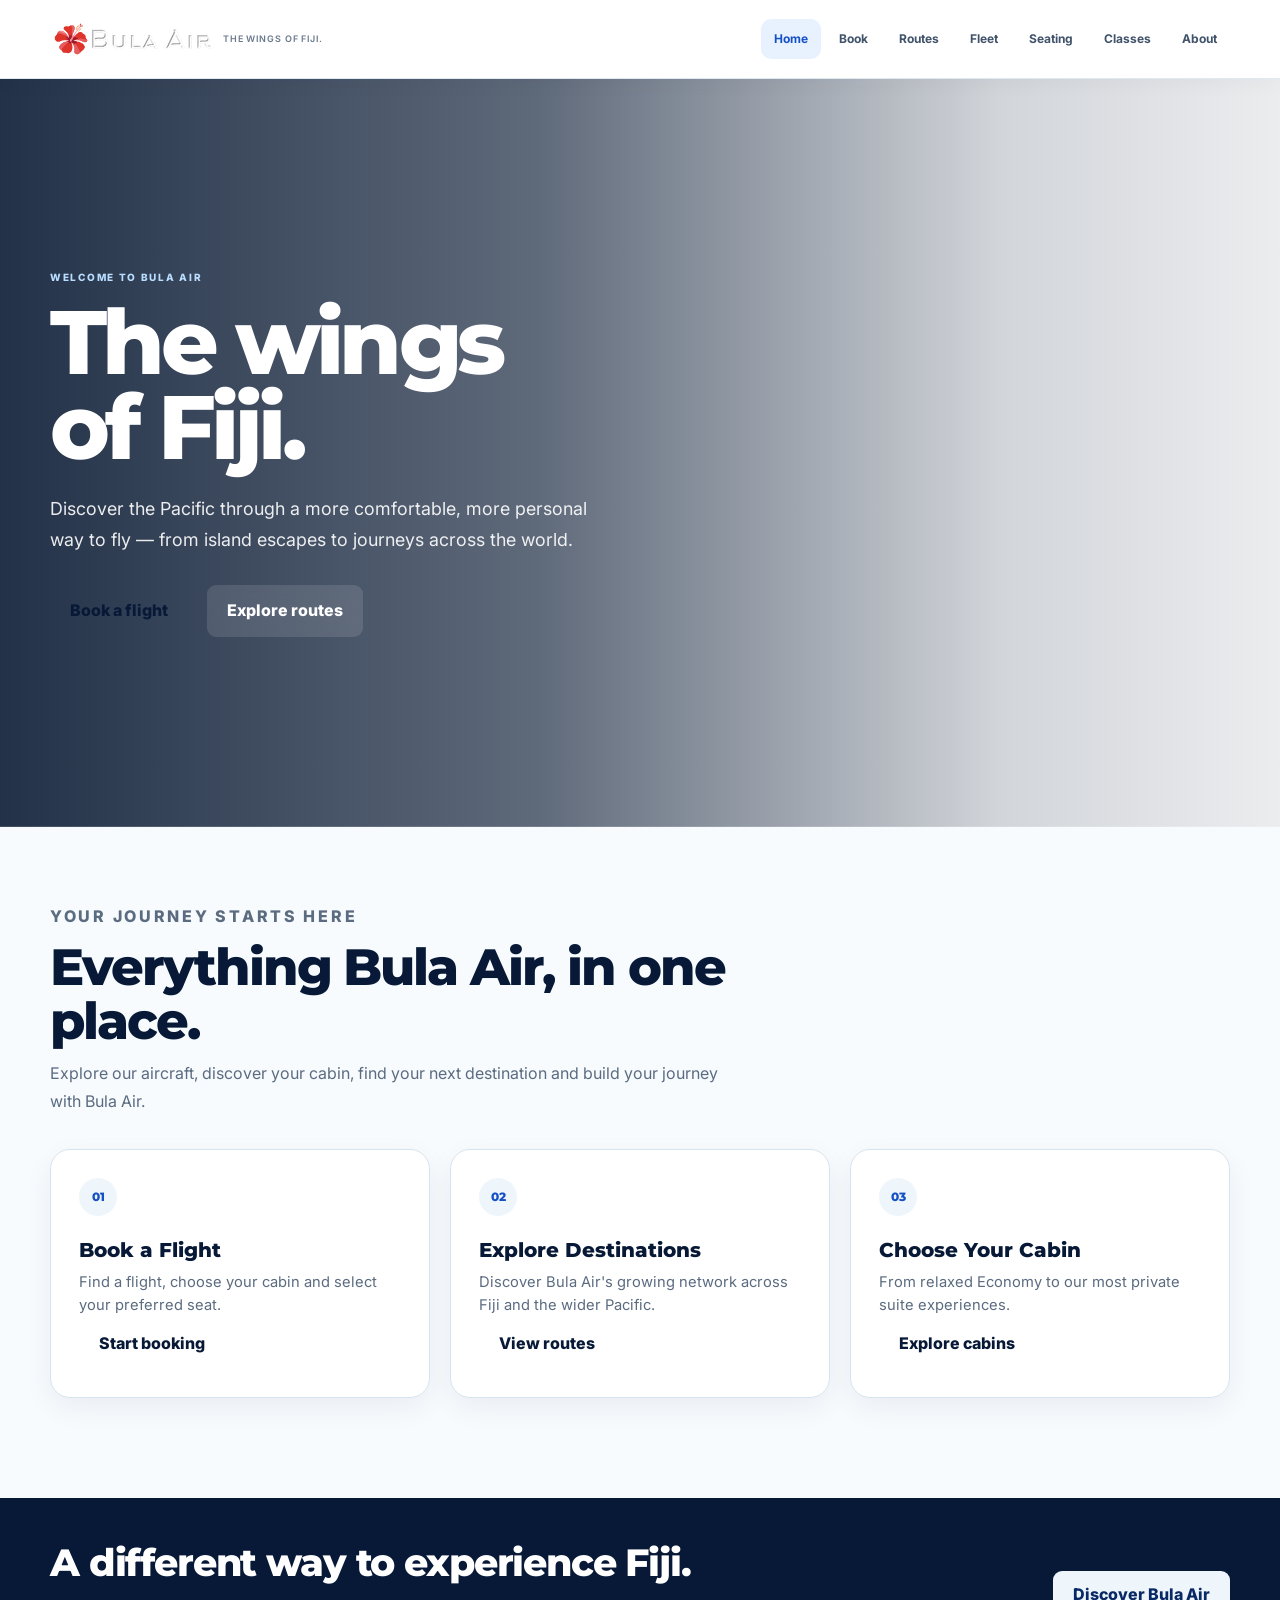
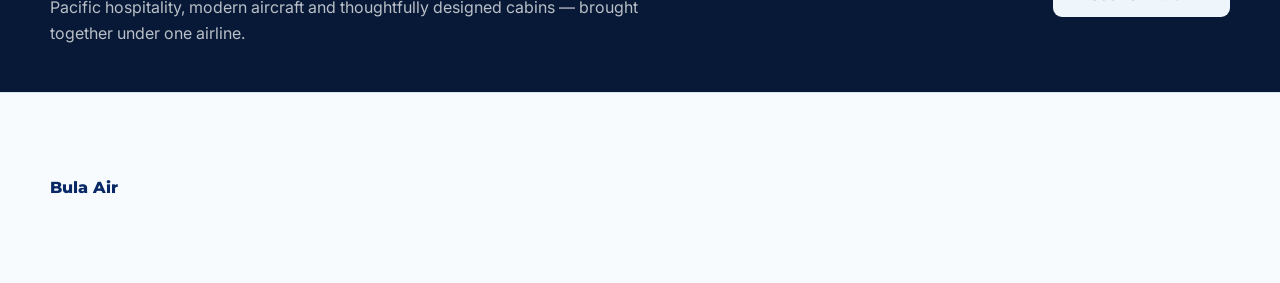
==== commit 29454121: "Redesign classes and homepage styling" ====
--- a/pages/index.html
+++ b/pages/index.html
@@ -3,26 +3,269 @@
 <head>
   <meta charset="utf-8">
   <meta name="viewport" content="width=device-width, initial-scale=1">
+
   <title>Bula Air | The Wings of Fiji</title>
+
   <link rel="icon" href="../assets/images/branding/hibiscus.svg" type="image/svg+xml">
   <link rel="shortcut icon" href="../assets/images/branding/hibiscus.svg">
   <link rel="mask-icon" href="../assets/images/branding/hibiscus.svg" color="#2468e8">
+
   <link rel="stylesheet" href="../assets/css/style.css">
   <link rel="stylesheet" href="../assets/css/polish.css">
+
   <style>
-    /* hero: island image, text overlay left */
-    .hero.custom-hero {
-      background-image: linear-gradient(90deg, rgba(7,25,54,0.66), rgba(36,104,232,0.16)), url('https://images.unsplash.com/photo-1507525428034-b723cf961d3e?auto=format&fit=crop&w=2000&q=80');
+    body[data-page="home"] {
+      background: #f7fbfe;
+      color: #071936;
+    }
+
+    body[data-page="home"] .hero.custom-hero {
+      min-height: 650px;
+      display: flex;
+      align-items: center;
+      position: relative;
+      overflow: hidden;
+
+      background-image:
+        linear-gradient(
+          90deg,
+          rgba(4, 21, 47, 0.88) 0%,
+          rgba(4, 21, 47, 0.64) 42%,
+          rgba(4, 21, 47, 0.18) 78%,
+          rgba(4, 21, 47, 0.08) 100%
+        ),
+        url("https://images.unsplash.com/photo-1507525428034-b723cf961d3e?auto=format&fit=crop&w=2200&q=85");
+
       background-size: cover;
-      background-position: center center;
-    }
-    .hero-copy h1 { color: white; }
+      background-position: center;
+    }
+
+    .home-hero-content {
+      max-width: 650px;
+      padding: 90px 0;
+    }
+
+    .home-hero-content .eyebrow {
+      color: #b9ddff;
+      margin-bottom: 14px;
+    }
+
+    .home-hero-content h1 {
+      margin: 0;
+      color: #fff;
+      font-size: clamp(3.3rem, 7vw, 6.4rem);
+      line-height: 0.95;
+      letter-spacing: -0.055em;
+      max-width: 700px;
+    }
+
+    .home-hero-content .hero-lead {
+      max-width: 570px;
+      margin: 25px 0 0;
+      color: rgba(255, 255, 255, 0.9);
+      font-size: 1.12rem;
+      line-height: 1.7;
+    }
+
+    .home-hero-actions {
+      display: flex;
+      flex-wrap: wrap;
+      gap: 12px;
+      margin-top: 30px;
+    }
+
+    .home-hero-actions .button {
+      min-width: 145px;
+    }
+
+    .home-hero-actions .button-secondary {
+      background: rgba(255, 255, 255, 0.12);
+      border-color: rgba(255, 255, 255, 0.45);
+      color: #fff;
+      backdrop-filter: blur(8px);
+    }
+
+    .home-intro {
+      padding: 76px 0 30px;
+    }
+
+    .home-intro-heading {
+      max-width: 700px;
+    }
+
+    .home-intro-heading h2 {
+      margin: 7px 0 13px;
+      color: #071936;
+      font-size: clamp(2rem, 4vw, 3.3rem);
+      line-height: 1.05;
+      letter-spacing: -0.04em;
+    }
+
+    .home-intro-heading p {
+      color: #5b6b80;
+      font-size: 1rem;
+      line-height: 1.7;
+    }
+
+    .home-actions-grid {
+      display: grid;
+      grid-template-columns: repeat(3, minmax(0, 1fr));
+      gap: 20px;
+      margin-top: 34px;
+    }
+
+    .home-action-card {
+      display: flex;
+      flex-direction: column;
+      min-height: 245px;
+      padding: 28px;
+      background: #fff;
+      border: 1px solid #d7e4ee;
+      border-radius: 20px;
+      box-shadow: 0 10px 30px rgba(7, 25, 54, 0.055);
+      transition:
+        transform 180ms ease,
+        box-shadow 180ms ease;
+    }
+
+    .home-action-card:hover {
+      transform: translateY(-4px);
+      box-shadow: 0 18px 38px rgba(7, 25, 54, 0.1);
+    }
+
+    .home-action-number {
+      display: flex;
+      align-items: center;
+      justify-content: center;
+      width: 38px;
+      height: 38px;
+      margin-bottom: 22px;
+      border-radius: 50%;
+      background: #eef6fb;
+      color: #1550c5;
+      font-family: "Montserrat", sans-serif;
+      font-size: 0.78rem;
+      font-weight: 800;
+    }
+
+    .home-action-card h3 {
+      margin: 0 0 9px;
+      color: #071936;
+      font-size: 1.25rem;
+      line-height: 1.2;
+    }
+
+    .home-action-card p {
+      margin: 0;
+      color: #5b6b80;
+      font-size: 0.92rem;
+      line-height: 1.6;
+    }
+
+    .home-action-card .button {
+      margin-top: auto;
+      align-self: flex-start;
+    }
+
+    .home-strip {
+      margin-top: 70px;
+      padding: 45px 0;
+      background: #071936;
+      color: #fff;
+    }
+
+    .home-strip-inner {
+      display: grid;
+      grid-template-columns: 1.3fr 1fr;
+      gap: 40px;
+      align-items: center;
+    }
+
+    .home-strip h2 {
+      margin: 0 0 10px;
+      color: #fff;
+      font-size: clamp(1.8rem, 3vw, 2.7rem);
+      line-height: 1.05;
+    }
+
+    .home-strip p {
+      margin: 0;
+      color: rgba(255, 255, 255, 0.72);
+      line-height: 1.65;
+    }
+
+    .home-strip-link {
+      justify-self: end;
+    }
+
+    @media (max-width: 800px) {
+      body[data-page="home"] .hero.custom-hero {
+        min-height: 570px;
+        background-position: center;
+      }
+
+      .home-hero-content {
+        padding: 70px 0;
+      }
+
+      .home-actions-grid {
+        grid-template-columns: 1fr;
+      }
+
+      .home-action-card {
+        min-height: 205px;
+      }
+
+      .home-strip-inner {
+        grid-template-columns: 1fr;
+      }
+
+      .home-strip-link {
+        justify-self: start;
+      }
+    }
+
+    @media (max-width: 520px) {
+      body[data-page="home"] .hero.custom-hero {
+        min-height: 530px;
+      }
+
+      .home-hero-content h1 {
+        font-size: 3.2rem;
+      }
+
+      .home-hero-content .hero-lead {
+        font-size: 1rem;
+      }
+
+      .home-hero-actions {
+        flex-direction: column;
+      }
+
+      .home-hero-actions .button {
+        width: 100%;
+      }
+
+      .home-intro {
+        padding-top: 52px;
+      }
+    }
   </style>
 </head>
+
 <body data-page="home">
+
   <header class="site-header">
     <div class="container nav-shell">
-      <a class="brand brand-logo" href="index.html" aria-label="Bula Air home"><img src="../assets/images/branding/bula-air-logo.png" alt="Bula Air logo"><small>The wings of Fiji.</small></a>
+
+      <a class="brand brand-logo" href="index.html" aria-label="Bula Air home">
+        <img
+          src="../assets/images/branding/bula-air-logo.png"
+          alt="Bula Air logo"
+        >
+        <small>The wings of Fiji.</small>
+      </a>
+
       <nav class="nav-links" aria-label="Main navigation">
         <a href="index.html" aria-current="page">Home</a>
         <a href="booking.html">Book</a>
@@ -32,45 +275,175 @@
         <a href="classes.html">Classes</a>
         <a href="about.html">About</a>
       </nav>
+
     </div>
   </header>
 
+
+  <!-- HERO -->
+
   <section class="hero custom-hero">
-    <div class="container hero-grid">
-      <div class="hero-copy">
-        <p class="eyebrow">Welcome to Fiji</p>
-        <h1>Explore Fiji</h1>
-        <p class="lead">Island gateways, vibrant culture and turquoise waters — plan your Pacific escape.</p>
-        <div class="hero-actions">
-          <a class="button" href="routes.html">Explore Fiji</a>
-          <a class="button button-secondary" href="booking.html">Book</a>
+
+    <div class="container">
+
+      <div class="home-hero-content">
+
+        <p class="eyebrow">Welcome to Bula Air</p>
+
+        <h1>
+          The wings<br>
+          of Fiji.
+        </h1>
+
+        <p class="hero-lead">
+          Discover the Pacific through a more comfortable,
+          more personal way to fly — from island escapes to
+          journeys across the world.
+        </p>
+
+        <div class="home-hero-actions">
+          <a class="button" href="booking.html">
+            Book a flight
+          </a>
+
+          <a class="button button-secondary" href="routes.html">
+            Explore routes
+          </a>
         </div>
+
       </div>
+
     </div>
+
   </section>
 
-  <main class="section container">
-    <div class="content-grid">
-      <div>
-        <section class="section-heading">
-          <h2>Quick actions</h2>
-          <p class="small">Explore fleet, seating maps, routes and booking flow.</p>
-        </section>
-        <div class="feature-grid">
-          <div class="card"><h3>Book a Flight</h3><p class="small">Try the booking flow and seat selection.</p><a class="button" href="booking.html">Start Booking</a></div>
-          <div class="card"><h3>Destinations</h3><p class="small">Our network of routes and hubs.</p><a class="button" href="routes.html">View Routes</a></div>
-          <div class="card"><h3>Cabin Classes</h3><p class="small">Economy to Business class descriptions.</p><a class="button" href="classes.html">See Classes</a></div>
+
+  <!-- QUICK ACTIONS -->
+
+  <main>
+
+    <section class="container home-intro">
+
+      <div class="home-intro-heading">
+
+        <p class="eyebrow">Your journey starts here</p>
+
+        <h2>
+          Everything Bula Air,
+          in one place.
+        </h2>
+
+        <p>
+          Explore our aircraft, discover your cabin,
+          find your next destination and build your journey
+          with Bula Air.
+        </p>
+
+      </div>
+
+
+      <div class="home-actions-grid">
+
+        <article class="home-action-card">
+
+          <div class="home-action-number">01</div>
+
+          <h3>Book a Flight</h3>
+
+          <p>
+            Find a flight, choose your cabin and select
+            your preferred seat.
+          </p>
+
+          <a class="button" href="booking.html">
+            Start booking
+          </a>
+
+        </article>
+
+
+        <article class="home-action-card">
+
+          <div class="home-action-number">02</div>
+
+          <h3>Explore Destinations</h3>
+
+          <p>
+            Discover Bula Air's growing network across
+            Fiji and the wider Pacific.
+          </p>
+
+          <a class="button" href="routes.html">
+            View routes
+          </a>
+
+        </article>
+
+
+        <article class="home-action-card">
+
+          <div class="home-action-number">03</div>
+
+          <h3>Choose Your Cabin</h3>
+
+          <p>
+            From relaxed Economy to our most private
+            suite experiences.
+          </p>
+
+          <a class="button" href="classes.html">
+            Explore cabins
+          </a>
+
+        </article>
+
+      </div>
+
+    </section>
+
+
+    <!-- BRAND STRIP -->
+
+    <section class="home-strip">
+
+      <div class="container home-strip-inner">
+
+        <div>
+          <h2>
+            A different way to experience Fiji.
+          </h2>
+
+          <p>
+            Pacific hospitality, modern aircraft and
+            thoughtfully designed cabins — brought together
+            under one airline.
+          </p>
         </div>
+
+        <div class="home-strip-link">
+          <a class="button button-secondary" href="about.html">
+            Discover Bula Air
+          </a>
+        </div>
+
       </div>
+
+    </section>
+
+  </main>
+
+
+  <footer class="site-footer">
+
+    <div class="container footer-grid">
+      <strong>Bula Air</strong>
+      <span></span>
     </div>
-  </main>
-
-  <footer class="site-footer">
-    <div class="container footer-grid">
-      <div>© Bula Air</div>
-      <div class="small"></div>
-    </div>
+
   </footer>
+
+
   <script src="../assets/js/main.js"></script>
+
 </body>
-</html>
+</html>
--- a/assets/css/style.css
+++ b/assets/css/style.css
@@ -1,552 +1,1371 @@
+/* =========================================================
+   BULA AIR — MAIN STYLESHEET
+   ========================================================= */
+
+@import url('https://fonts.googleapis.com/css2?family=Inter:wght@400;500;600;700;800&family=Montserrat:wght@600;700;800&display=swap');
+
 :root {
-  --ink: #071936;
-  --navy: #082966;
-  --blue: #2468e8;
-  --sky: #b9ddff;
-  --aqua: #25b8cf;
-  --hibiscus: var(--blue);
-  --paper: #ffffff;
-  --mist: #eef6fb;
-  --line: #d7e4ee;
-  --muted: #5b6b80;
-  --shadow: 0 18px 45px rgba(7, 25, 54, 0.12);
-
-}
-
-/* Load web fonts: Montserrat for headings, Inter for body */
-@import url('https://fonts.googleapis.com/css2?family=Inter:wght@300;400;600;700;800&family=Montserrat:wght@400;600;700;800;900&display=swap');
-
-  * { box-sizing: border-box; }
-
-  html { scroll-behavior: smooth; }
-
-  body {
+    --ink: #071936;
+    --navy: #082966;
+    --navy-dark: #04152f;
+
+    --blue: #2468e8;
+    --blue-dark: #1550c5;
+    --sky: #b9ddff;
+    --aqua: #25b8cf;
+
+    --paper: #ffffff;
+    --mist: #eef6fb;
+    --soft: #f7fbfe;
+
+    --line: #d7e4ee;
+    --line-dark: #b8cad9;
+
+    --muted: #5b6b80;
+
+    --success: #16845b;
+    --danger: #c53b48;
+    --warning: #b87800;
+
+    --shadow-sm: 0 8px 22px rgba(7, 25, 54, 0.08);
+    --shadow: 0 18px 45px rgba(7, 25, 54, 0.12);
+    --shadow-lg: 0 25px 65px rgba(7, 25, 54, 0.16);
+
+    --radius-sm: 8px;
+    --radius: 14px;
+    --radius-lg: 22px;
+
+    --max-width: 1180px;
+}
+
+
+/* =========================================================
+   RESET
+   ========================================================= */
+
+* {
+    box-sizing: border-box;
+}
+
+html {
+    scroll-behavior: smooth;
+}
+
+body {
     margin: 0;
-    background: linear-gradient(180deg, #f8fcff 0%, #eef6fb 62%, #ffffff 100%);
+    background: var(--soft);
     color: var(--ink);
-    font-family: 'Inter', system-ui, -apple-system, "Segoe UI", Roboto, "Helvetica Neue", Arial, sans-serif;
-    -webkit-font-smoothing: antialiased;
-    -moz-osx-font-smoothing: grayscale;
+
+    font-family: "Inter", sans-serif;
     line-height: 1.6;
-  }
-
-  a { color: var(--blue); font-weight: 700; text-decoration: none; }
-  a:hover { color: var(--navy); }
-
-  .container {
-    width: min(1120px, calc(100% - 32px));
+}
+
+img {
+    display: block;
+    max-width: 100%;
+}
+
+button,
+input,
+select,
+textarea {
+    font: inherit;
+}
+
+button {
+    cursor: pointer;
+}
+
+a {
+    color: inherit;
+    text-decoration: none;
+}
+
+
+/* =========================================================
+   TYPOGRAPHY
+   ========================================================= */
+
+h1,
+h2,
+h3,
+h4,
+h5,
+h6 {
+    margin: 0 0 14px;
+
+    color: var(--ink);
+
+    font-family: "Montserrat", sans-serif;
+    font-weight: 800;
+    line-height: 1.15;
+}
+
+h1 {
+    font-size: clamp(2.5rem, 6vw, 4.7rem);
+    letter-spacing: -0.045em;
+}
+
+h2 {
+    font-size: clamp(2rem, 4vw, 3rem);
+    letter-spacing: -0.03em;
+}
+
+h3 {
+    font-size: 1.35rem;
+}
+
+p {
+    margin: 0 0 16px;
+}
+
+.lead {
+    max-width: 700px;
+
+    color: var(--muted);
+    font-size: 1.08rem;
+}
+
+.eyebrow {
+    margin-bottom: 10px;
+
+    color: var(--blue);
+
+    font-size: 0.78rem;
+    font-weight: 800;
+    letter-spacing: 0.14em;
+    text-transform: uppercase;
+}
+
+.muted {
+    color: var(--muted);
+}
+
+
+/* =========================================================
+   LAYOUT
+   ========================================================= */
+
+.container {
+    width: min(var(--max-width), calc(100% - 40px));
     margin: 0 auto;
-  }
-
-  .site-header {
+}
+
+.page {
+    min-height: calc(100vh - 82px);
+    padding-top: 65px;
+    padding-bottom: 80px;
+}
+
+.section {
+    padding: 80px 0;
+}
+
+.section-sm {
+    padding: 45px 0;
+}
+
+
+/* =========================================================
+   HEADER
+   ========================================================= */
+
+.site-header {
     position: sticky;
     top: 0;
-    z-index: 5;
+    z-index: 1000;
+
     background: rgba(255, 255, 255, 0.96);
     border-bottom: 1px solid var(--line);
+
     backdrop-filter: blur(14px);
-  }
-
-  .nav-shell {
-    min-height: 76px;
+}
+
+.nav-shell {
+    width: min(var(--max-width), calc(100% - 40px));
+    min-height: 82px;
+    margin: 0 auto;
+
     display: flex;
     align-items: center;
     justify-content: space-between;
-    gap: 24px;
-  }
-
-  .brand {
-    display: inline-flex;
-    align-items: center;
-    gap: 10px;
-    color: var(--ink);
-    min-width: max-content;
-  }
-
-  .brand-logo img {
-    width: 148px;
-    height: auto;
-    display: block;
-    border-radius: 4px;
-  }
-
-  .brand-mark {
-    width: 44px;
-    height: 44px;
-    display: grid;
-    place-items: center;
-    border-radius: 8px;
-    color: white;
-    background: linear-gradient(135deg, var(--navy), var(--blue) 65%, var(--aqua));
-    font-weight: 900;
-    letter-spacing: 0;
-  }
-
-  .brand small {
-    display: block;
-    color: var(--muted);
-    font-size: 0.78rem;
-    font-weight: 700;
-  }
-
-  .nav-links {
-    display: flex;
-    justify-content: flex-end;
-    flex-wrap: wrap;
-    gap: 6px;
-    background: linear-gradient(180deg, rgba(36,104,232,0.06), rgba(36,104,232,0.03));
-    padding: 6px 12px;
-    border-radius: 999px;
-  }
-
-  .nav-links a {
-    color: var(--ink);
-    border-radius: 999px;
-    padding: 8px 11px;
-    font-size: 0.93rem;
-  }
-
-  .nav-links a:hover,
-  .nav-links a[aria-current="page"] {
-    background: var(--mist);
-    color: var(--blue);
-  }
-
-  .hero {
-    min-height: 610px;
-    display: flex;
-    align-items: center;
-    color: white;
-    background:
-      linear-gradient(90deg, rgba(7, 25, 54, 0.96), rgba(8, 41, 102, 0.88) 52%, rgba(36, 104, 232, 0.42)),
-      url("../images/aircraft/a350-1000.png") center right / min(980px, 76vw) auto no-repeat,
-      #071936;
-  }
-
-  .hero-grid {
-    display: grid;
-    grid-template-columns: minmax(0, 0.82fr) minmax(320px, 1.18fr);
-    align-items: center;
-    gap: 44px;
-    padding: 68px 0 84px;
-  }
-  .hero-copy h1,
-  .page h1 {
-    margin: 0 0 18px 0;
-    font-family: 'Montserrat', 'Inter', "Segoe UI", Arial, sans-serif;
-    font-weight: 700;
-    font-size: clamp(2rem, 5.2vw, 4.8rem);
-    max-width: 920px;
-    line-height: 1.02;
-    letter-spacing: -0.01em;
-    word-break: normal;
-  }
-
-  /* Use Montserrat for prominent headings across the site */
-  h1, h2, h3, .fleet-card h2, .card h2, .card h3 {
-    font-family: 'Montserrat', 'Inter', "Segoe UI", Arial, sans-serif;
-    font-weight: 600;
-  }
-
-  .hero-copy p:not(.eyebrow) {
-    max-width: 590px;
-    color: #dbeeff;
-    font-size: 1.16rem;
-  }
-
-  .lead {
-    max-width: 680px;
-    margin: 18px 0 28px;
-    color: var(--muted);
-    font-size: 1.08rem;
-  }
-
-  .eyebrow {
-    margin: 0 0 12px;
-    color: var(--aqua);
-    font-size: 0.8rem;
-    font-weight: 900;
-    letter-spacing: 0.12em;
-    text-transform: uppercase;
-  }
-
-  .hero-actions,
-  .control-row,
-  .legend,
-  .footer-grid {
+    gap: 30px;
+}
+
+.brand {
     display: flex;
     align-items: center;
     gap: 12px;
+
+    color: var(--navy);
+    font-family: "Montserrat", sans-serif;
+    font-weight: 800;
+}
+
+.brand-logo {
+    flex-shrink: 0;
+}
+
+.brand-logo img {
+    width: 42px;
+    height: 42px;
+    object-fit: contain;
+}
+
+.brand-logo small {
+    color: var(--muted);
+    font-family: "Inter", sans-serif;
+    font-size: 0.68rem;
+    font-weight: 600;
+}
+
+.nav-links {
+    display: flex;
+    align-items: center;
+    gap: 6px;
+}
+
+.nav-links a {
+    padding: 10px 13px;
+
+    border-radius: 8px;
+
+    color: var(--muted);
+
+    font-size: 0.86rem;
+    font-weight: 700;
+
+    transition:
+        background 0.2s ease,
+        color 0.2s ease,
+        transform 0.2s ease;
+}
+
+.nav-links a:hover {
+    background: var(--mist);
+    color: var(--navy);
+}
+
+.nav-links a[aria-current="page"] {
+    background: #eaf2ff;
+    color: var(--blue);
+}
+
+
+/* =========================================================
+   HERO
+   ========================================================= */
+
+.hero {
+    position: relative;
+    overflow: hidden;
+
+    padding: 100px 0;
+
+    background:
+        radial-gradient(
+            circle at 85% 20%,
+            rgba(37, 184, 207, 0.22),
+            transparent 30%
+        ),
+        radial-gradient(
+            circle at 10% 80%,
+            rgba(36, 104, 232, 0.15),
+            transparent 35%
+        ),
+        var(--paper);
+}
+
+.hero-content {
+    max-width: 780px;
+}
+
+.hero p {
+    max-width: 680px;
+    color: var(--muted);
+}
+
+
+/* =========================================================
+   BUTTONS
+   ========================================================= */
+
+.button,
+button {
+    border: 0;
+    border-radius: 9px;
+
+    padding: 13px 20px;
+
+    font-weight: 800;
+
+    transition:
+        background 0.18s ease,
+        color 0.18s ease,
+        transform 0.18s ease,
+        box-shadow 0.18s ease;
+}
+
+.button:hover,
+button:hover {
+    transform: translateY(-1px);
+}
+
+.button-primary,
+.booking-submit {
+    background: var(--blue);
+    color: white;
+
+    box-shadow:
+        0 8px 20px rgba(36, 104, 232, 0.22);
+}
+
+.button-primary:hover,
+.booking-submit:hover {
+    background: var(--blue-dark);
+
+    box-shadow:
+        0 12px 25px rgba(36, 104, 232, 0.28);
+}
+
+.button-secondary {
+    background: var(--mist);
+    color: var(--navy);
+}
+
+.button-secondary:hover {
+    background: #deedf8;
+}
+
+
+/* =========================================================
+   PANELS / CARDS
+   ========================================================= */
+
+.card,
+.tool-panel,
+.booking-layout,
+.confirmation-panel {
+    background: var(--paper);
+
+    border: 1px solid var(--line);
+    border-radius: var(--radius);
+
+    box-shadow: var(--shadow-sm);
+}
+
+.card {
+    padding: 24px;
+}
+
+.tool-panel {
+    padding: 30px;
+}
+
+.booking-layout {
+    padding: 32px;
+}
+
+
+/* =========================================================
+   FORM ELEMENTS
+   ========================================================= */
+
+.form-grid {
+    display: grid;
+    grid-template-columns: repeat(2, minmax(0, 1fr));
+    gap: 18px;
+}
+
+.form-grid label {
+    margin: 0;
+}
+
+label {
+    display: block;
+
+    margin-bottom: 7px;
+
+    color: var(--ink);
+
+    font-size: 0.85rem;
+    font-weight: 800;
+}
+
+label span {
+    display: block;
+    margin-bottom: 7px;
+}
+
+.input,
+input,
+select,
+textarea {
+    width: 100%;
+
+    min-height: 48px;
+
+    padding: 12px 14px;
+
+    border: 1px solid var(--line-dark);
+    border-radius: 9px;
+
+    outline: none;
+
+    background: var(--paper);
+    color: var(--ink);
+
+    transition:
+        border-color 0.2s ease,
+        box-shadow 0.2s ease;
+}
+
+.input:focus,
+input:focus,
+select:focus,
+textarea:focus {
+    border-color: var(--blue);
+
+    box-shadow:
+        0 0 0 3px rgba(36, 104, 232, 0.12);
+}
+
+input[type="radio"] {
+    width: auto;
+    min-height: auto;
+    accent-color: var(--blue);
+}
+
+
+/* =========================================================
+   BOOKING HEADER
+   ========================================================= */
+
+.booking-page {
+    padding-top: 65px;
+}
+
+.booking-header {
+    max-width: 800px;
+    margin-bottom: 38px;
+}
+
+
+/* =========================================================
+   BOOKING PROGRESS
+   ========================================================= */
+
+.booking-steps {
+    display: flex;
+    align-items: center;
+
+    margin: 0 0 30px;
+    padding: 0;
+
+    list-style: none;
+
+    overflow-x: auto;
+}
+
+.booking-steps li {
+    display: flex;
+    align-items: center;
+    gap: 8px;
+
+    color: var(--muted);
+
+    font-size: 0.78rem;
+    font-weight: 800;
+
+    white-space: nowrap;
+}
+
+.booking-steps li b {
+    width: 30px;
+    height: 30px;
+
+    display: grid;
+    place-items: center;
+
+    border: 1px solid var(--line-dark);
+    border-radius: 50%;
+
+    background: white;
+    color: var(--muted);
+
+    font-size: 0.72rem;
+}
+
+.booking-steps li.active {
+    color: var(--blue);
+}
+
+.booking-steps li.active b {
+    border-color: var(--blue);
+    background: var(--blue);
+    color: white;
+}
+
+.booking-steps li:not(:last-child)::after {
+    content: "";
+
+    width: 45px;
+    height: 1px;
+
+    margin: 0 13px;
+
+    background: var(--line-dark);
+}
+
+
+/* =========================================================
+   BOOKING SEARCH
+   ========================================================= */
+
+#booking-search {
+    width: 100%;
+}
+
+.trip-type {
+    display: flex;
+    align-items: center;
+    gap: 25px;
+
+    margin-bottom: 24px;
+    padding-bottom: 18px;
+
+    border-bottom: 1px solid var(--line);
+}
+
+.trip-type label {
+    display: flex;
+    align-items: center;
+    gap: 8px;
+
+    margin: 0;
+
+    cursor: pointer;
+}
+
+.search-grid {
+    display: grid;
+
+    grid-template-columns:
+        minmax(150px, 1fr)
+        minmax(150px, 1fr)
+        minmax(150px, 1fr)
+        minmax(130px, 0.8fr)
+        auto;
+
+    gap: 16px;
+
+    align-items: end;
+}
+
+.search-field {
+    min-width: 0;
+}
+
+.search-button {
+    min-height: 48px;
+    white-space: nowrap;
+}
+
+
+/* =========================================================
+   BOOKING STATUS
+   ========================================================= */
+
+.booking-status {
+    margin-top: 20px;
+    padding: 13px 16px;
+
+    border: 1px solid transparent;
+    border-radius: 9px;
+
+    background: var(--mist);
+    color: var(--muted);
+
+    font-size: 0.88rem;
+    font-weight: 600;
+}
+
+.booking-status.success {
+    background: #e8f7f0;
+    border-color: #c8eadb;
+    color: var(--success);
+}
+
+.booking-status.error {
+    background: #fff0f1;
+    border-color: #f0c9cd;
+    color: var(--danger);
+}
+
+.booking-submit {
+    width: 100%;
+    margin-top: 22px;
+}
+
+
+/* =========================================================
+   FLIGHT RESULTS
+   ========================================================= */
+
+#flight-results {
+    margin-top: 35px;
+}
+
+.flight-card {
+    display: grid;
+
+    grid-template-columns: minmax(0, 1fr) auto;
+
+    gap: 25px;
+
+    margin-bottom: 16px;
+    padding: 24px;
+
+    background: var(--paper);
+
+    border: 1px solid var(--line);
+    border-radius: var(--radius);
+
+    box-shadow: var(--shadow-sm);
+
+    transition:
+        transform 0.2s ease,
+        box-shadow 0.2s ease;
+}
+
+.flight-card:hover {
+    transform: translateY(-2px);
+    box-shadow: var(--shadow);
+}
+
+.flight-route {
+    display: flex;
+    align-items: center;
+    gap: 20px;
+}
+
+.flight-airport {
+    font-family: "Montserrat", sans-serif;
+    font-size: 1.7rem;
+    font-weight: 800;
+}
+
+.flight-arrow {
+    color: var(--blue);
+    font-size: 1.4rem;
+    font-weight: 800;
+}
+
+.flight-meta {
+    margin-top: 4px;
+
+    color: var(--muted);
+
+    font-size: 0.84rem;
+}
+
+.flight-price {
+    margin-bottom: 3px;
+
+    color: var(--navy);
+
+    font-family: "Montserrat", sans-serif;
+    font-size: 1.4rem;
+    font-weight: 800;
+
+    text-align: right;
+}
+
+.flight-card button {
+    margin-top: 10px;
+}
+
+
+/* =========================================================
+   PASSENGER DETAILS
+   ========================================================= */
+
+#passenger-forms {
+    margin-top: 25px;
+}
+
+#passenger-forms .card {
+    box-shadow: none;
+}
+
+
+/* =========================================================
+   SEAT MAP
+   ========================================================= */
+
+.seat-map {
+    width: 100%;
+
+    overflow-x: auto;
+
+    padding: 25px 10px 40px;
+}
+
+.seat-row {
+    display: flex;
+    align-items: center;
+    justify-content: center;
+
+    gap: 6px;
+
+    min-width: max-content;
+
+    margin: 7px 0;
+}
+
+.row-number {
+    width: 30px;
+    flex: 0 0 30px;
+
+    color: var(--muted);
+
+    font-size: 0.72rem;
+    font-weight: 800;
+
+    text-align: center;
+}
+
+.seat {
+    width: 42px;
+    height: 38px;
+
+    flex: 0 0 42px;
+
+    display: grid;
+    place-items: center;
+
+    padding: 0;
+
+    border: 1px solid var(--line-dark);
+    border-radius: 8px;
+
+    background: white;
+    color: var(--ink);
+
+    font-size: 0.67rem;
+    font-weight: 800;
+
+    cursor: pointer;
+
+    transition:
+        transform 0.15s ease,
+        background 0.15s ease,
+        border-color 0.15s ease,
+        color 0.15s ease;
+}
+
+.seat:hover {
+    transform: translateY(-2px);
+    border-color: var(--blue);
+}
+
+.seat.available {
+    background: white;
+    color: var(--ink);
+}
+
+.seat.selected {
+    background: var(--blue);
+    border-color: var(--blue);
+    color: white;
+
+    box-shadow:
+        0 5px 14px rgba(36, 104, 232, 0.25);
+}
+
+.seat.occupied {
+    background: #dce3e9;
+    border-color: #c6d0d8;
+    color: #7c8994;
+
+    cursor: not-allowed;
+}
+
+.seat.occupied:hover {
+    transform: none;
+}
+
+.seat-aisle {
+    width: 25px;
+    flex: 0 0 25px;
+}
+
+
+/* =========================================================
+   SEAT SELECTION SUMMARY
+   ========================================================= */
+
+.control-row {
+    display: grid;
+    grid-template-columns: minmax(0, 1fr) minmax(200px, 0.7fr);
+
+    gap: 18px;
+}
+
+.selection-summary {
+    min-height: 48px;
+
+    display: flex;
+    align-items: center;
+    justify-content: center;
+
+    padding: 12px 16px;
+
+    border-radius: 9px;
+
+    background: var(--mist);
+    color: var(--muted);
+
+    font-size: 0.88rem;
+    font-weight: 700;
+}
+
+
+/* =========================================================
+   SEAT LEGEND
+   ========================================================= */
+
+.legend,
+.seat-legend {
+    display: flex;
+    justify-content: center;
+    align-items: center;
+
     flex-wrap: wrap;
-  }
-
-  .button {
+
+    gap: 18px;
+
+    margin-top: 25px;
+
+    color: var(--muted);
+
+    font-size: 0.78rem;
+    font-weight: 700;
+}
+
+.legend span,
+.seat-legend-item {
+    display: flex;
+    align-items: center;
+    gap: 7px;
+}
+
+.legend-seat,
+.seat-legend-box {
+    width: 21px;
+    height: 21px;
+
+    display: inline-block;
+
+    border: 1px solid var(--line-dark);
+    border-radius: 5px;
+}
+
+.legend-seat.available,
+.seat-legend-box.available {
+    background: white;
+}
+
+.legend-seat.selected,
+.seat-legend-box.selected {
+    background: var(--blue);
+    border-color: var(--blue);
+}
+
+.legend-seat.occupied,
+.seat-legend-box.occupied {
+    background: #dce3e9;
+}
+
+
+/* =========================================================
+   AIRCRAFT / CABIN DISPLAY
+   ========================================================= */
+
+.seat-section-title {
+    margin: 35px 0 15px;
+
+    color: var(--navy);
+
+    font-family: "Montserrat", sans-serif;
+    font-size: 1rem;
+    font-weight: 800;
+
+    text-align: center;
+    text-transform: uppercase;
+    letter-spacing: 0.08em;
+}
+
+.deck-title {
+    margin: 25px 0 15px;
+    padding: 10px 15px;
+
+    border-radius: 8px;
+
+    background: var(--navy);
+    color: white;
+
+    font-family: "Montserrat", sans-serif;
+    font-weight: 800;
+
+    text-align: center;
+}
+
+.snack-bar {
+    width: min(500px, 90%);
+
+    margin: 18px auto;
+    padding: 9px 14px;
+
+    border: 1px dashed var(--line-dark);
+    border-radius: 8px;
+
+    background: var(--mist);
+    color: var(--muted);
+
+    font-size: 0.75rem;
+    font-weight: 700;
+
+    text-align: center;
+}
+
+.cabin {
+    margin-bottom: 40px;
+}
+
+.cabin-header {
+    margin-bottom: 20px;
+    text-align: center;
+}
+
+.cabin-header p {
+    color: var(--muted);
+}
+
+
+/* =========================================================
+   PREMIUM / BUSINESS / FIRST SEATS
+   ========================================================= */
+
+.business-seat {
+    width: 52px;
+    height: 58px;
+
+    flex-basis: 52px;
+
+    border-radius: 12px;
+}
+
+.first-seat {
+    width: 68px;
+    height: 68px;
+
+    flex-basis: 68px;
+
+    border-radius: 15px;
+}
+
+.suite-seat {
+    width: 76px;
+    height: 72px;
+
+    flex-basis: 76px;
+
+    border-radius: 16px;
+}
+
+
+/* =========================================================
+   BOOKING SUMMARY
+   ========================================================= */
+
+.booking-summary {
+    display: grid;
+    gap: 0;
+
+    margin: 25px 0;
+    padding: 6px 20px;
+
+    background: var(--mist);
+    border-radius: var(--radius);
+}
+
+.booking-summary-row {
+    display: flex;
+    justify-content: space-between;
+    align-items: flex-start;
+
+    gap: 25px;
+
+    padding: 15px 0;
+
+    border-bottom: 1px solid var(--line);
+}
+
+.booking-summary-row:last-child {
+    border-bottom: 0;
+}
+
+.booking-summary-label {
+    color: var(--muted);
+}
+
+.booking-summary-value {
+    max-width: 65%;
+
+    color: var(--ink);
+
+    font-weight: 800;
+    text-align: right;
+}
+
+
+/* =========================================================
+   CONFIRMATION
+   ========================================================= */
+
+.confirmation-panel {
+    max-width: 850px;
+
+    margin: 40px auto;
+    padding: 45px;
+
+    text-align: center;
+
+    box-shadow: var(--shadow);
+}
+
+.confirmation-icon {
+    width: 72px;
+    height: 72px;
+
+    display: grid;
+    place-items: center;
+
+    margin: 0 auto 22px;
+
+    border-radius: 50%;
+
+    background: #e8f7f0;
+    color: var(--success);
+
+    font-size: 2rem;
+    font-weight: 800;
+}
+
+.confirmation-panel .booking-summary {
+    margin-top: 30px;
+
+    text-align: left;
+}
+
+
+/* =========================================================
+   TABLES
+   ========================================================= */
+
+table {
+    width: 100%;
+    border-collapse: collapse;
+}
+
+th,
+td {
+    padding: 14px 12px;
+
+    border-bottom: 1px solid var(--line);
+
+    text-align: left;
+}
+
+th {
+    background: var(--mist);
+
+    font-family: "Montserrat", sans-serif;
+    font-size: 0.8rem;
+}
+
+
+/* =========================================================
+   BADGES
+   ========================================================= */
+
+.badge {
     display: inline-flex;
     align-items: center;
-    justify-content: center;
-    min-height: 46px;
-    border: 0;
-    border-radius: 8px;
-    padding: 11px 18px;
-    color: white;
-    background: linear-gradient(135deg, var(--blue), var(--navy));
-    box-shadow: 0 10px 24px rgba(36, 104, 232, 0.24);
-    cursor: pointer;
-    font: inherit;
-    font-weight: 800;
-  }
-
-  .button:hover { color: white; transform: translateY(-1px); }
-  .button-secondary { background: rgba(255, 255, 255, 0.14); box-shadow: inset 0 0 0 1px rgba(255, 255, 255, 0.32); }
-
-  .aircraft-panel {
-    min-height: 300px;
+
+    padding: 5px 9px;
+
+    border-radius: 999px;
+
+    background: var(--mist);
+    color: var(--navy);
+
+    font-size: 0.7rem;
+    font-weight: 800;
+}
+
+.badge-blue {
+    background: #e8f0ff;
+    color: var(--blue);
+}
+
+.badge-success {
+    background: #e8f7f0;
+    color: var(--success);
+}
+
+
+/* =========================================================
+   GRID UTILITIES
+   ========================================================= */
+
+.grid-2 {
     display: grid;
-    place-items: center;
-    align-content: center;
-    gap: 14px;
-  }
-
-  .hero-aircraft {
-    width: min(760px, 100%);
-    border-radius: 8px;
-    box-shadow: 0 24px 70px rgba(0, 0, 0, 0.34);
-  }
-
-  .flagship-tag {
-    width: max-content;
-    max-width: 100%;
-    padding: 8px 12px;
-    border: 1px solid rgba(255, 255, 255, 0.28);
-    border-radius: 999px;
-    color: white;
-    background: rgba(7, 25, 54, 0.55);
-    font-size: 0.84rem;
-    font-weight: 900;
-  }
-
-  .booking-band {
-    margin-top: -44px;
-    position: relative;
-    z-index: 2;
-  }
-
-  .quick-search,
-  .tool-panel,
-  .confirmation-panel,
-  .card {
-    background: var(--paper);
-    border: 1px solid var(--line);
-    border-radius: 8px;
-    box-shadow: var(--shadow);
-  }
-
-  .quick-search {
+    grid-template-columns: repeat(2, minmax(0, 1fr));
+    gap: 24px;
+}
+
+.grid-3 {
     display: grid;
-    grid-template-columns: repeat(3, 1fr) auto;
-    gap: 14px;
-    align-items: end;
-    padding: 18px;
-  }
-
-  label span {
-    display: block;
-    margin-bottom: 7px;
-    color: var(--muted);
-    font-size: 0.84rem;
-    font-weight: 800;
-  }
-
-  .input {
-    width: 100%;
-    min-height: 44px;
-    border: 1px solid var(--line);
-    border-radius: 8px;
-    padding: 10px 12px;
-    background: white;
-    color: var(--ink);
-    font: inherit;
-  }
-
-  .section,
-  .page { padding: 56px 0; }
-
-  .section-heading { max-width: 720px; margin-bottom: 20px; }
-  .section-heading h2, .page h1 { margin-top: 0; }
-
-  .feature-grid {
+    grid-template-columns: repeat(3, minmax(0, 1fr));
+    gap: 24px;
+}
+
+.grid-4 {
     display: grid;
-    grid-template-columns: repeat(auto-fit, minmax(240px, 1fr));
-    gap: 18px;
-  }
-
-  #fleet-list {
     grid-template-columns: repeat(4, minmax(0, 1fr));
-  }
-
-  .fleet-card {
-    min-width: 0;
-    overflow: hidden;
-    background: var(--paper);
-    border: 1px solid var(--line);
-    border-radius: 8px;
-    box-shadow: 0 12px 34px rgba(7, 25, 54, 0.1);
-  }
-
-  .fleet-card-featured {
-    grid-column: 1 / -1;
-    display: grid;
-    grid-template-columns: minmax(0, 1.2fr) minmax(300px, 0.8fr);
-    align-items: stretch;
-    background: #071936;
-    color: white;
-  }
-
-  .fleet-image-wrap {
-    min-height: 128px;
-    padding: 10px;
-    background: #071936;
-  }
-
-  .fleet-card-featured .fleet-image-wrap {
-    min-height: 220px;
-    padding: 16px;
-  }
-
-  .fleet-image-wrap img {
-    width: 100%;
-    height: 100%;
-    max-height: 150px;
-    display: block;
-    object-fit: contain;
-    object-position: center;
-  }
-
-  .fleet-card-featured .fleet-image-wrap img {
-    max-height: 250px;
-  }
-
-  .fleet-card-body {
-    padding: 18px;
-  }
-
-  .fleet-card h2 {
-    margin: 6px 0 8px;
-    line-height: 1.12;
-    font-size: clamp(1.05rem, 2.2vw, 1.45rem);
-  }
-
-  .fleet-card p {
-    color: var(--muted);
-  }
-
-  .fleet-card-featured p,
-  .fleet-card-featured .fleet-kicker {
-    color: #d9e9ff;
-  }
-
-  .fleet-kicker,
-  .fleet-stats {
+    gap: 24px;
+}
+
+.text-center {
+    text-align: center;
+}
+
+.hidden {
+    display: none !important;
+}
+
+
+/* =========================================================
+   FOOTER
+   ========================================================= */
+
+.site-footer {
+    margin-top: 80px;
+    padding: 45px 0;
+
+    background: var(--navy-dark);
+    color: rgba(255, 255, 255, 0.72);
+}
+
+.footer-grid {
     display: flex;
     align-items: center;
-    flex-wrap: wrap;
-    gap: 8px;
-  }
-
-  .fleet-kicker {
     justify-content: space-between;
-    color: var(--muted);
-    font-size: 0.78rem;
-    font-weight: 900;
-    text-transform: uppercase;
-  }
-
-  .fleet-kicker strong {
-    padding: 4px 8px;
-    border-radius: 999px;
-    color: var(--muted);
-    background: transparent;
-    border: 1px solid var(--line);
-    font-size: 0.72rem;
-    font-weight: 900;
-  }
-
-  .fleet-stats {
-    margin: 16px 0;
-    color: var(--muted);
-  }
-
-  .fleet-stats span {
-    padding: 8px 10px;
-    border-radius: 8px;
-    background: var(--mist);
-    font-size: 0.86rem;
-  }
-
-  .fleet-card-featured .fleet-stats span {
+    gap: 20px;
+}
+
+.site-footer strong {
     color: white;
-    background: rgba(255, 255, 255, 0.1);
-  }
-
-  .card {
-    padding: 22px;
-  }
-
-  .card h2,
-  .card h3 { margin-top: 0; line-height: 1.15; }
-  .card p { color: var(--muted); }
-
-  .content-grid,
-  .booking-layout {
-    display: grid;
-    grid-template-columns: minmax(0, 1.3fr) minmax(280px, 0.7fr);
-    gap: 24px;
-    align-items: start;
-  }
-
-  .clean-list { padding-left: 18px; color: var(--muted); }
-
-  .tool-panel {
-    padding: 20px;
-    overflow-x: auto;
-  }
-
-  .form-grid {
-    display: grid;
-    grid-template-columns: repeat(3, minmax(180px, 1fr));
-    gap: 14px;
-    margin-bottom: 18px;
-  }
-
-  .control-row {
-    justify-content: space-between;
-    margin-bottom: 18px;
-  }
-
-  .selection-summary {
-    border-radius: 8px;
-    padding: 10px 12px;
-    background: var(--mist);
-    color: var(--ink);
-    font-weight: 800;
-  }
-
-  .seat-map {
-    width: max-content;
-    min-width: 100%;
-    border-radius: 8px;
-    padding: 18px;
-    background:
-      linear-gradient(90deg, transparent 48%, rgba(36, 104, 232, 0.08) 48%, rgba(36, 104, 232, 0.08) 52%, transparent 52%),
-      #f8fbfd;
-  }
-
-  .seat-section-title {
-    margin: 12px 0 8px;
-    color: var(--navy);
-    font-weight: 900;
-  }
-
-  .seat-row {
-    display: grid;
-    grid-template-columns: 42px repeat(var(--seat-count), 42px);
-    gap: 7px;
-    align-items: center;
-    margin-bottom: 7px;
-  }
-
-  .row-number {
-    color: var(--muted);
-    font-size: 0.8rem;
-    font-weight: 900;
-    text-align: right;
-  }
-
-  .seat {
-    width: 42px;
-    height: 38px;
-    border: 1px solid #bdd7eb;
-    border-radius: 8px;
-    background: #e8f6ff;
-    color: var(--navy);
-    cursor: pointer;
-    font-size: 0.78rem;
-    font-weight: 900;
-  }
-
-  .seat:hover:not(:disabled) {
-    border-color: var(--blue);
-    background: #d6f4ff;
-  }
-
-  .seat.selected {
-    border-color: var(--navy);
-    background: var(--aqua);
-    color: white;
-  }
-
-  .seat.occupied {
-    border-color: #cfd8e3;
-    background: #d9e1ea;
-    color: #748295;
-    cursor: not-allowed;
-  }
-
-  .legend { margin: 16px 0; color: var(--muted); font-weight: 800; }
-  .legend-seat { width: 16px; height: 16px; display: inline-block; margin-right: 6px; border-radius: 5px; vertical-align: -3px; }
-  .legend-seat.available { background: #e8f6ff; border: 1px solid #bdd7eb; }
-  .legend-seat.selected { background: var(--aqua); }
-  .legend-seat.occupied { background: #d9e1ea; }
-
-  .confirmation-panel {
-    padding: 22px;
-    position: sticky;
-    top: 96px;
-  }
-
-  .confirmation-panel strong { color: var(--navy); }
-  .cabin-card span { color: var(--blue); font-weight: 900; text-transform: uppercase; font-size: 0.78rem; }
-
-  .site-footer {
-    border-top: 1px solid var(--line);
-    background: #071936;
-    color: white;
-    padding: 28px 0;
-  }
-
-  .footer-grid { justify-content: space-between; color: #cddcf0; }
-  .redirect-page { min-height: 80vh; display: grid; place-content: center; }
-
-  @media (max-width: 860px) {
-    .nav-shell { align-items: flex-start; flex-direction: column; padding: 16px 0; }
-    .nav-links { justify-content: flex-start; }
-    .hero-grid, .content-grid, .booking-layout { grid-template-columns: 1fr; }
-    .quick-search, .form-grid { grid-template-columns: 1fr; }
-    .hero { min-height: auto; }
-    .aircraft-panel { min-height: 180px; }
-    #fleet-list,
-    .fleet-card-featured { grid-template-columns: 1fr; }
-    .fleet-card-featured .fleet-image-wrap { min-height: 170px; }
-    .fleet-card-featured .fleet-image-wrap img { max-height: 190px; }
-    .confirmation-panel { position: static; }
-    .hero-copy h1, .page h1 { font-size: 2.1rem; }
-  }
-
-  @media (max-width: 520px) {
-    .container { width: min(100% - 24px, 1120px); }
-    .nav-links a { padding: 7px 9px; font-size: 0.86rem; }
-    .hero-copy h1, .page h1 { font-size: 2.35rem; }
-    .tool-panel { padding: 14px; }
-    .seat-row { grid-template-columns: 34px repeat(var(--seat-count), 35px); gap: 5px; }
-    .seat { width: 35px; height: 34px; font-size: 0.68rem; }
-  }
-}
+
+    font-family: "Montserrat", sans-serif;
+    font-weight: 800;
+}
+
+
+/* =========================================================
+   RESPONSIVE — TABLET
+   ========================================================= */
+
+@media (max-width: 1000px) {
+
+    .search-grid {
+        grid-template-columns: repeat(2, minmax(0, 1fr));
+    }
+
+    .search-button {
+        width: 100%;
+    }
+
+    .grid-4 {
+        grid-template-columns: repeat(2, minmax(0, 1fr));
+    }
+
+    .booking-steps {
+        padding-bottom: 8px;
+    }
+}
+
+
+/* =========================================================
+   RESPONSIVE — MOBILE
+   ========================================================= */
+
+@media (max-width: 760px) {
+
+    .container,
+    .nav-shell {
+        width: min(100% - 28px, var(--max-width));
+    }
+
+    .nav-shell {
+        min-height: 70px;
+        gap: 12px;
+    }
+
+    .brand-logo small {
+        display: none;
+    }
+
+    .nav-links {
+        overflow-x: auto;
+        gap: 2px;
+    }
+
+    .nav-links a {
+        padding: 8px 9px;
+        font-size: 0.75rem;
+        white-space: nowrap;
+    }
+
+    .page {
+        padding-top: 45px;
+        padding-bottom: 60px;
+    }
+
+    .hero {
+        padding: 70px 0;
+    }
+
+    .section {
+        padding: 55px 0;
+    }
+
+    .tool-panel,
+    .booking-layout {
+        padding: 22px;
+        border-radius: 16px;
+    }
+
+    .form-grid,
+    .control-row,
+    .grid-2,
+    .grid-3,
+    .grid-4 {
+        grid-template-columns: 1fr;
+    }
+
+    .search-grid {
+        grid-template-columns: 1fr;
+    }
+
+    .flight-card {
+        grid-template-columns: 1fr;
+    }
+
+    .flight-price {
+        text-align: left;
+    }
+
+    .flight-route {
+        gap: 12px;
+    }
+
+    .booking-steps li:not(:last-child)::after {
+        width: 18px;
+        margin: 0 7px;
+    }
+
+    .confirmation-panel {
+        margin: 25px auto;
+        padding: 30px 20px;
+    }
+
+    .footer-grid {
+        flex-direction: column;
+        align-items: flex-start;
+    }
+}
+
+
+/* =========================================================
+   RESPONSIVE — SMALL MOBILE
+   ========================================================= */
 
 @media (max-width: 520px) {
-  .container { width: min(100% - 24px, 1120px); }
-  .nav-links a { padding: 7px 9px; font-size: 0.86rem; }
-  .hero-copy h1, .page h1 { font-size: 2.35rem; }
-  .tool-panel { padding: 14px; }
-  .seat-row { grid-template-columns: 34px repeat(var(--seat-count), 35px); gap: 5px; }
-  .seat { width: 35px; height: 34px; font-size: 0.68rem; }
-}
+
+    h1 {
+        font-size: 2.35rem;
+    }
+
+    h2 {
+        font-size: 1.9rem;
+    }
+
+    .brand-logo img {
+        width: 36px;
+        height: 36px;
+    }
+
+    .trip-type {
+        flex-direction: column;
+        align-items: flex-start;
+        gap: 12px;
+    }
+
+    .flight-airport {
+        font-size: 1.35rem;
+    }
+
+    .flight-arrow {
+        font-size: 1.1rem;
+    }
+
+    .seat {
+        width: 35px;
+        height: 34px;
+        flex-basis: 35px;
+
+        font-size: 0.6rem;
+    }
+
+    .row-number {
+        width: 23px;
+        flex-basis: 23px;
+    }
+
+    .seat-row {
+        gap: 4px;
+    }
+
+    .seat-aisle {
+        width: 18px;
+        flex-basis: 18px;
+    }
+
+    .legend,
+    .seat-legend {
+        gap: 10px;
+    }
+
+    .booking-summary-row {
+        flex-direction: column;
+        gap: 4px;
+    }
+
+    .booking-summary-value {
+        max-width: 100%;
+        text-align: left;
+    }
+}
--- a/assets/css/polish.css
+++ b/assets/css/polish.css
@@ -1,84 +1,646 @@
-/* Polished overrides for Bula Air — non-destructive additions */
-/* Polished overrides for Bula Air — refined shading system */
-
-:root{
-  --ui-shadow-1: 0 6px 18px rgba(7,25,54,0.06);
-  --ui-shadow-2: 0 12px 30px rgba(7,25,54,0.10);
-  --ui-shadow-3: 0 22px 64px rgba(7,25,54,0.16);
-  --ui-shadow-strong: 0 28px 90px rgba(7,25,54,0.18);
-  --glass-100: rgba(255,255,255,0.86);
-  --panel-gradient: linear-gradient(180deg, rgba(255,255,255,0.9), rgba(255,255,255,0.78));
-  --hero-overlay-dark: rgba(7,25,54,0.56);
-}
-
-/* Load heading font to match attached look */
-@import url('https://fonts.googleapis.com/css2?family=Playfair+Display:wght@400;600;700;900&display=swap');
-
-:root{
-  --ui-shadow-1: 0 6px 18px rgba(7,25,54,0.06);
-  --ui-shadow-2: 0 12px 30px rgba(7,25,54,0.10);
-  --ui-shadow-3: 0 22px 64px rgba(7,25,54,0.16);
-  --ui-shadow-strong: 0 28px 90px rgba(7,25,54,0.18);
-  --glass-100: rgba(255,255,255,0.86);
-  --panel-gradient: linear-gradient(180deg, rgba(255,255,255,0.9), rgba(255,255,255,0.78));
-  --hero-overlay-dark: rgba(7,25,54,0.56);
-}
-
-/* Header refinements */
-.site-header { background: linear-gradient(90deg, rgba(36,104,232,0.03), rgba(255,255,255,0.96)); backdrop-filter: blur(6px); box-shadow: var(--ui-shadow-1); }
-.site-header .container { padding: 12px 0; }
-.brand-logo img { width: 140px; transition: transform .18s ease, box-shadow .18s ease; }
-.brand-logo img:hover { transform: translateY(-3px); }
-.nav-links a[aria-current="page"]{ background: rgba(36,104,232,0.08); box-shadow: var(--ui-shadow-1); border-radius: 999px; }
-.brand-mark { width:44px; height:44px; }
-/* square brand mark (no rounded corners) per user's request */
-.brand-mark { border-radius: 0 !important; }
-
-/* Hero improvements (stronger but tasteful) */
-.hero { min-height: 560px; background-position: right center; position: relative; overflow: hidden; }
-.hero::before{ content:""; position:absolute; inset:0; background: linear-gradient(180deg, rgba(7,25,54,0.18), rgba(7,25,54,0.24)); pointer-events:none; }
-.hero::after{ content: ""; position:absolute; inset:0; pointer-events:none; background: linear-gradient(90deg, var(--hero-overlay-dark), rgba(7,25,54,0.12)); mix-blend-mode: multiply; }
-.hero .container { position: relative; z-index: 2; }
-.hero-copy h1{ text-shadow: 0 10px 30px rgba(7,25,54,0.28); }
-
-/* Vignette for depth */
-.hero .vignette{ position:absolute; inset:0; pointer-events:none; background: radial-gradient(60% 60% at 10% 50%, transparent 40%, rgba(7,25,54,0.18) 100%); mix-blend-mode: multiply; }
-
-/* Consistent UI panels */
-.ui-panel, .card, .tool-panel, .quick-search { background: var(--panel-gradient); box-shadow: var(--ui-shadow-1); border-radius: 12px; }
-.card { padding: 20px; }
-
-/* Apply Playfair Display to headings while keeping sizes the same.
-   Match selectors used by the main stylesheet so this rule overrides it. */
-.hero-copy h1, .page h1, h1, h2, h3, h4, h5, h6, .fleet-card h2, .card h2, .card h3 {
-  font-family: 'Playfair Display', 'Montserrat', 'Inter', serif;
-  font-weight: 700;
-}
-
-/* Fleet card polish */
-.fleet-card{ transition: transform .22s cubic-bezier(.2,.9,.2,1), box-shadow .22s ease; box-shadow: var(--ui-shadow-1); border-radius:12px; overflow: visible; }
-.fleet-card:hover{ transform: translateY(-8px); box-shadow: var(--ui-shadow-strong); }
-.fleet-image-wrap{ display:flex; align-items:center; justify-content:center; background: transparent; padding:12px; }
-.fleet-image-wrap img{ width:auto; max-width:100%; height:100%; object-fit:contain; filter: drop-shadow(0 10px 24px rgba(7,25,54,0.08)); }
-
-/* Elevated hero artwork */
-.hero-aircraft{ box-shadow: 0 24px 68px rgba(7,25,54,0.16); border-radius: 12px; }
-
-/* Buttons */
-.button{ border-radius:12px; letter-spacing: 0.02em; box-shadow: 0 12px 28px rgba(36,104,232,0.12); }
-.button:hover{ box-shadow: 0 18px 42px rgba(36,104,232,0.16); transform: translateY(-3px); }
-
-/* Inputs & focus */
-.input{ transition: box-shadow .16s ease, border-color .16s ease; }
-.input:focus, .input:focus-visible{ outline: none; box-shadow: 0 12px 30px rgba(36,104,232,0.12); border-color: rgba(36,104,232,0.28); }
-
-/* Footer */
-.site-footer{ padding-top:40px; padding-bottom:46px; box-shadow: inset 0 1px 0 rgba(255,255,255,0.02); }
-
-/* Utility */
-.container-wide{ width: min(1280px, calc(100% - 40px)); margin:0 auto; }
-
-@media (max-width:860px){
-  .hero{ padding: 28px 0; }
-  .brand-logo img{ width: 120px; }
-}
+/* =========================================================
+BULA AIR — PREMIUM POLISH
+========================================================= */
+
+html {
+scroll-behavior: smooth;
+}
+
+body {
+background:
+radial-gradient(
+circle at 12% 0%,
+rgba(185,221,255,.28),
+transparent 28%
+),
+linear-gradient(
+180deg,
+#f9fcff 0%,
+#f1f7fb 100%
+);
+}
+
+::selection {
+background: #2468e8;
+color: #fff;
+}
+
+/* =========================================================
+HEADER
+========================================================= */
+
+.site-header {
+background: rgba(255,255,255,.92);
+border-bottom: 1px solid rgba(215,228,238,.8);
+box-shadow: 0 4px 20px rgba(7,25,54,.035);
+backdrop-filter: blur(18px);
+}
+
+.nav-shell {
+min-height: 78px;
+}
+
+.brand-logo {
+transition: transform .2s ease;
+}
+
+.brand-logo:hover {
+transform: translateY(-1px);
+}
+
+.brand-logo img {
+width: auto;
+max-height: 46px;
+object-fit: contain;
+}
+
+.brand-logo small {
+color: #68798c;
+font-size: 9px;
+letter-spacing: .1em;
+text-transform: uppercase;
+}
+
+.nav-links {
+gap: 5px;
+}
+
+.nav-links a {
+position: relative;
+padding: 10px 13px;
+border-radius: 10px;
+color: #40536b;
+font-size: 12px;
+font-weight: 700;
+transition:
+color .2s ease,
+background .2s ease,
+transform .2s ease;
+}
+
+.nav-links a:hover {
+background: #eef6fb;
+color: #2468e8;
+transform: translateY(-1px);
+}
+
+.nav-links a[aria-current="page"] {
+background: #e8f2ff;
+color: #1550c5;
+}
+
+/* =========================================================
+GENERAL PAGE POLISH
+========================================================= */
+
+.page {
+padding-top: 58px;
+}
+
+.page > h1 {
+max-width: 850px;
+letter-spacing: -.045em;
+}
+
+.page > .lead {
+max-width: 720px;
+margin-bottom: 42px;
+}
+
+.eyebrow {
+color: #2468e8;
+font-size: 10px;
+font-weight: 800;
+letter-spacing: .17em;
+}
+
+/* =========================================================
+FLEET HERO
+========================================================= */
+
+.fleet-hero {
+position: relative;
+overflow: hidden;
+padding: 85px 0 70px;
+background:
+radial-gradient(
+circle at 85% 35%,
+rgba(37,184,207,.18),
+transparent 28%
+),
+radial-gradient(
+circle at 10% 80%,
+rgba(36,104,232,.12),
+transparent 32%
+),
+#fff;
+border-bottom: 1px solid #e0ebf2;
+}
+
+.fleet-hero::after {
+content: "";
+position: absolute;
+right: -120px;
+bottom: -180px;
+width: 480px;
+height: 480px;
+border: 1px solid rgba(36,104,232,.08);
+border-radius: 50%;
+pointer-events: none;
+}
+
+.fleet-hero-inner {
+position: relative;
+z-index: 1;
+}
+
+.fleet-hero-copy {
+max-width: 780px;
+}
+
+.fleet-hero h1 {
+max-width: 760px;
+margin-bottom: 22px;
+font-size: clamp(2.8rem,6vw,5rem);
+}
+
+.fleet-hero h1 span {
+color: #2468e8;
+}
+
+.fleet-hero .lead {
+max-width: 680px;
+margin-bottom: 35px;
+color: #5b6b80;
+font-size: 1.05rem;
+}
+
+.fleet-hero-stats {
+display: flex;
+flex-wrap: wrap;
+gap: 0;
+}
+
+.fleet-hero-stats > div {
+min-width: 150px;
+padding: 0 28px;
+border-left: 1px solid #d8e4ec;
+}
+
+.fleet-hero-stats > div:first-child {
+padding-left: 0;
+border-left: 0;
+}
+
+.fleet-hero-stats strong {
+display: block;
+color: #082966;
+font-family: "Montserrat", sans-serif;
+font-size: 1rem;
+}
+
+.fleet-hero-stats span {
+display: block;
+margin-top: 3px;
+color: #718397;
+font-size: .73rem;
+font-weight: 600;
+}
+
+/* =========================================================
+FLEET SECTION
+========================================================= */
+
+.fleet-section {
+padding: 78px 0 90px;
+}
+
+.fleet-section-heading {
+display: flex;
+align-items: end;
+justify-content: space-between;
+gap: 40px;
+margin-bottom: 38px;
+}
+
+.fleet-section-heading h2 {
+margin: 4px 0 0;
+}
+
+.fleet-section-heading > p {
+max-width: 380px;
+margin: 0;
+color: #68798c;
+font-size: .9rem;
+text-align: right;
+}
+
+/* =========================================================
+FLEET GRID
+========================================================= */
+
+#fleet-list,
+.fleet-grid {
+display: grid;
+grid-template-columns: repeat(2,minmax(0,1fr));
+gap: 28px;
+align-items: stretch;
+}
+
+/* =========================================================
+FLEET CARDS
+Works with cards generated by main.js
+========================================================= */
+
+#fleet-list .card {
+position: relative;
+display: flex;
+flex-direction: column;
+min-width: 0;
+min-height: 390px;
+overflow: hidden;
+padding: 0;
+border: 1px solid #d9e5ed;
+border-radius: 20px;
+background: #fff;
+box-shadow: 0 10px 30px rgba(7,25,54,.055);
+transition:
+transform .25s ease,
+box-shadow .25s ease,
+border-color .25s ease;
+}
+
+#fleet-list .card:hover {
+transform: translateY(-5px);
+border-color: #c5d8e6;
+box-shadow: 0 22px 48px rgba(7,25,54,.11);
+}
+
+/* =========================================================
+AIRCRAFT IMAGE AREA
+THIS IS THE MAIN FIX
+========================================================= */
+
+#fleet-list .card > img,
+#fleet-list .card img {
+width: 100%;
+height: 190px;
+max-height: 190px;
+flex: 0 0 190px;
+padding: 20px 28px;
+object-fit: contain;
+object-position: center;
+background:
+radial-gradient(
+ellipse at center,
+#edf6fb 0%,
+#f7fbfd 58%,
+#fff 100%
+);
+border-bottom: 1px solid #e3edf3;
+}
+
+/* Prevent weird intrinsic image sizes */
+#fleet-list img[src*="a220"],
+#fleet-list img[src*="a320"],
+#fleet-list img[src*="a321"],
+#fleet-list img[src*="a330"],
+#fleet-list img[src*="a350"],
+#fleet-list img[src*="a380"],
+#fleet-list img[src*="777"],
+#fleet-list img[src*="atr"] {
+height: 190px;
+max-height: 190px;
+object-fit: contain;
+}
+
+/* =========================================================
+FLEET CARD CONTENT
+========================================================= */
+
+#fleet-list .card > div,
+#fleet-list .card > section {
+padding-left: 24px;
+padding-right: 24px;
+}
+
+#fleet-list .card h2,
+#fleet-list .card h3,
+#fleet-list .card h4 {
+margin-top: 20px;
+margin-bottom: 7px;
+color: #082966;
+font-size: 1.2rem;
+letter-spacing: -.025em;
+}
+
+#fleet-list .card p {
+color: #66788c;
+font-size: .82rem;
+line-height: 1.55;
+}
+
+/* Aircraft title if main.js puts it directly in card */
+#fleet-list .card > h2,
+#fleet-list .card > h3,
+#fleet-list .card > h4 {
+padding-left: 24px;
+padding-right: 24px;
+}
+
+/* =========================================================
+FLEET DATA / SPECS
+========================================================= */
+
+#fleet-list .card ul {
+display: grid;
+grid-template-columns: repeat(2,minmax(0,1fr));
+gap: 8px 20px;
+margin: 12px 0 22px;
+padding: 0 24px;
+list-style: none;
+}
+
+#fleet-list .card li {
+padding: 7px 0;
+border-bottom: 1px solid #edf2f5;
+color: #65778a;
+font-size: .72rem;
+}
+
+#fleet-list .card strong {
+color: #17314f;
+}
+
+/* =========================================================
+FLEET BADGES
+========================================================= */
+
+#fleet-list .badge {
+margin: 17px 24px 0;
+align-self: flex-start;
+background: #edf5ff;
+color: #1550c5;
+font-size: 9px;
+letter-spacing: .04em;
+}
+
+/* =========================================================
+FLEET BUTTONS
+========================================================= */
+
+#fleet-list .card .button,
+#fleet-list .card button {
+margin: auto 24px 24px;
+align-self: flex-start;
+padding: 10px 16px;
+border-radius: 9px;
+font-size: .75rem;
+}
+
+/* =========================================================
+A220 SPECIAL BALANCE
+========================================================= */
+
+#fleet-list .card img[src*="a220"] {
+padding-left: 45px;
+padding-right: 45px;
+}
+
+/* =========================================================
+FLEET CTA
+========================================================= */
+
+.fleet-cta {
+padding: 70px 0;
+background:
+linear-gradient(
+135deg,
+#071936 0%,
+#082966 65%,
+#1550c5 100%
+);
+color: white;
+}
+
+.fleet-cta-inner {
+display: flex;
+align-items: center;
+justify-content: space-between;
+gap: 40px;
+}
+
+.fleet-cta .eyebrow {
+color: #8ec8ff;
+}
+
+.fleet-cta h2 {
+margin-bottom: 10px;
+color: white;
+}
+
+.fleet-cta p:not(.eyebrow) {
+max-width: 600px;
+margin: 0;
+color: rgba(255,255,255,.7);
+}
+
+.fleet-cta .button {
+flex-shrink: 0;
+background: white;
+color: #1550c5;
+box-shadow: 0 10px 25px rgba(0,0,0,.16);
+}
+
+.fleet-cta .button:hover {
+background: #f1f7ff;
+}
+
+/* =========================================================
+GENERAL PANELS
+========================================================= */
+
+.tool-panel,
+.confirmation-panel,
+.booking-section {
+border: 1px solid rgba(207,222,234,.95);
+border-radius: 20px;
+background: rgba(255,255,255,.94);
+box-shadow: 0 18px 45px rgba(7,25,54,.065);
+}
+
+/* =========================================================
+FLIGHT CARDS
+========================================================= */
+
+.flight-card {
+border-radius: 17px;
+border-color: #d6e3eb;
+box-shadow: 0 7px 24px rgba(7,25,54,.045);
+}
+
+.flight-card:hover {
+box-shadow: 0 15px 35px rgba(7,25,54,.085);
+}
+
+/* =========================================================
+SEAT MAP POLISH
+========================================================= */
+
+.seat-map {
+border: 1px solid #dce7ee;
+background:
+linear-gradient(
+90deg,
+rgba(238,246,251,.8),
+rgba(255,255,255,.98),
+rgba(238,246,251,.8)
+);
+}
+
+/* =========================================================
+FOOTER
+========================================================= */
+
+.site-footer {
+margin-top: 0;
+border-top: 1px solid #d9e5ed;
+background: #f8fbfd;
+}
+
+.footer-grid {
+min-height: 100px;
+color: #687b8f;
+}
+
+.footer-grid strong {
+color: #082966;
+}
+
+/* =========================================================
+RESPONSIVE — TABLET
+========================================================= */
+
+@media (max-width:900px) {
+
+#fleet-list,
+.fleet-grid {
+grid-template-columns: 1fr;
+}
+
+#fleet-list .card {
+min-height: 0;
+}
+
+.fleet-section-heading {
+align-items: flex-start;
+flex-direction: column;
+gap: 12px;
+}
+
+.fleet-section-heading > p {
+text-align: left;
+}
+
+.fleet-cta-inner {
+align-items: flex-start;
+flex-direction: column;
+}
+}
+
+/* =========================================================
+RESPONSIVE — MOBILE
+========================================================= */
+
+@media (max-width:700px) {
+
+.fleet-hero {
+padding: 60px 0 55px;
+}
+
+.fleet-hero h1 {
+font-size: clamp(2.45rem,11vw,4rem);
+}
+
+.fleet-hero-stats {
+display: grid;
+grid-template-columns: repeat(3,1fr);
+}
+
+.fleet-hero-stats > div {
+min-width: 0;
+padding: 0 12px;
+}
+
+.fleet-hero-stats > div:first-child {
+padding-left: 0;
+}
+
+.fleet-section {
+padding: 55px 0 65px;
+}
+
+#fleet-list .card > img,
+#fleet-list .card img {
+height: 165px;
+max-height: 165px;
+flex-basis: 165px;
+padding: 18px 24px;
+}
+
+#fleet-list .card img[src*="a220"] {
+padding-left: 30px;
+padding-right: 30px;
+}
+
+#fleet-list .card h2,
+#fleet-list .card h3,
+#fleet-list .card h4 {
+font-size: 1.08rem;
+}
+
+#fleet-list .card ul {
+grid-template-columns: 1fr 1fr;
+}
+
+.fleet-cta {
+padding: 55px 0;
+}
+}
+
+/* =========================================================
+RESPONSIVE — SMALL MOBILE
+========================================================= */
+
+@media (max-width:480px) {
+
+.fleet-hero-stats {
+grid-template-columns: 1fr;
+gap: 15px;
+}
+
+.fleet-hero-stats > div,
+.fleet-hero-stats > div:first-child {
+padding: 0;
+padding-left: 13px;
+border-left: 2px solid #d9e7f0;
+}
+
+#fleet-list .card > img,
+#fleet-list .card img {
+height: 145px;
+max-height: 145px;
+flex-basis: 145px;
+padding: 15px 20px;
+}
+
+#fleet-list .card ul {
+grid-template-columns: 1fr;
+}
+
+#fleet-list .card .button,
+#fleet-list .card button {
+width: calc(100% - 48px);
+text-align: center;
+}
+}
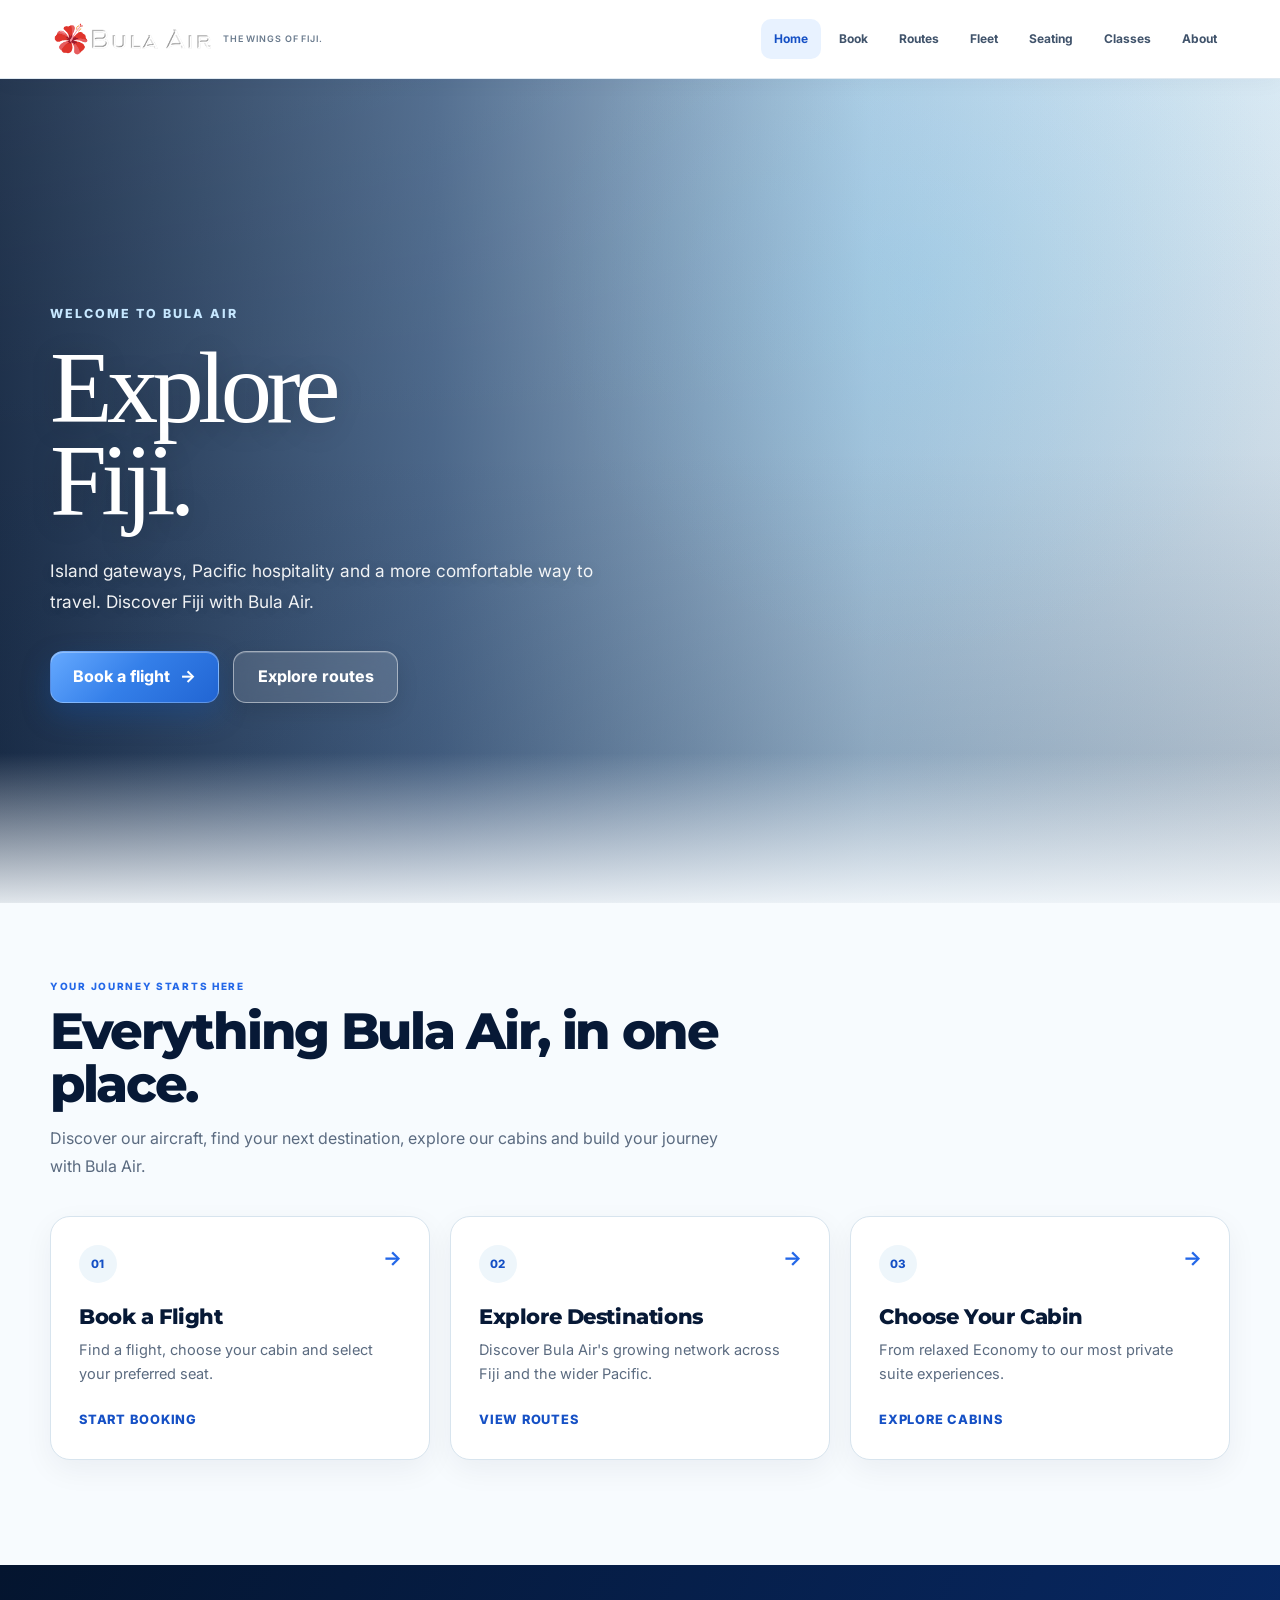
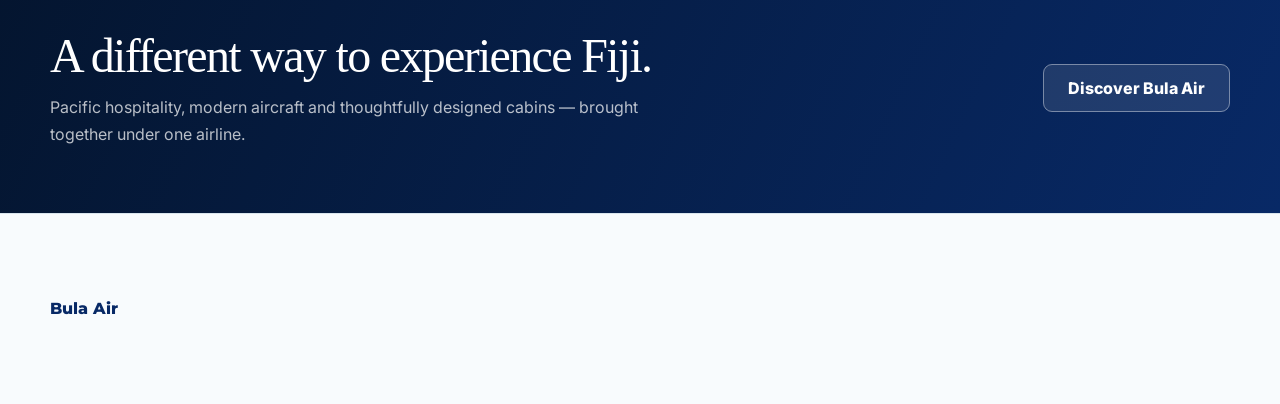
==== commit cf2aff70: "Update Bula Air website" ====
--- a/pages/index.html
+++ b/pages/index.html
@@ -14,13 +14,22 @@
   <link rel="stylesheet" href="../assets/css/polish.css">
 
   <style>
+    /* =========================================================
+       BULA AIR HOMEPAGE
+       ========================================================= */
+
     body[data-page="home"] {
       background: #f7fbfe;
       color: #071936;
     }
 
+
+    /* =========================================================
+       HERO
+       ========================================================= */
+
     body[data-page="home"] .hero.custom-hero {
-      min-height: 650px;
+      min-height: 760px;
       display: flex;
       align-items: center;
       position: relative;
@@ -29,10 +38,15 @@
       background-image:
         linear-gradient(
           90deg,
-          rgba(4, 21, 47, 0.88) 0%,
-          rgba(4, 21, 47, 0.64) 42%,
-          rgba(4, 21, 47, 0.18) 78%,
-          rgba(4, 21, 47, 0.08) 100%
+          rgba(3, 23, 52, 0.88) 0%,
+          rgba(7, 44, 91, 0.68) 34%,
+          rgba(17, 101, 165, 0.27) 68%,
+          rgba(23, 128, 190, 0.08) 100%
+        ),
+        linear-gradient(
+          180deg,
+          rgba(28, 122, 190, 0.10),
+          rgba(4, 30, 68, 0.20)
         ),
         url("https://images.unsplash.com/photo-1507525428034-b723cf961d3e?auto=format&fit=crop&w=2200&q=85");
 
@@ -40,172 +54,490 @@
       background-position: center;
     }
 
+    body[data-page="home"] .hero.custom-hero::before {
+      content: "";
+      position: absolute;
+      inset: 0;
+
+      background:
+        radial-gradient(
+          circle at 72% 25%,
+          rgba(115, 210, 255, 0.18),
+          transparent 34%
+        ),
+        linear-gradient(
+          180deg,
+          rgba(255,255,255,0.03),
+          transparent 45%,
+          rgba(2,25,56,0.16)
+        );
+
+      pointer-events: none;
+    }
+
+    body[data-page="home"] .hero.custom-hero::after {
+      content: "";
+      position: absolute;
+      left: 0;
+      right: 0;
+      bottom: 0;
+      height: 150px;
+
+      background:
+        linear-gradient(
+          to bottom,
+          transparent,
+          rgba(247,251,254,0.9)
+        );
+
+      pointer-events: none;
+    }
+
+
+    /* =========================================================
+       HERO CONTENT
+       ========================================================= */
+
     .home-hero-content {
-      max-width: 650px;
-      padding: 90px 0;
+      position: relative;
+      z-index: 2;
+
+      max-width: 720px;
+
+      padding: 125px 0 100px;
     }
 
     .home-hero-content .eyebrow {
-      color: #b9ddff;
-      margin-bottom: 14px;
+      margin-bottom: 17px;
+
+      color: #c6e7ff;
+
+      font-size: 0.78rem;
+      font-weight: 800;
+      letter-spacing: 0.16em;
+      text-transform: uppercase;
     }
 
     .home-hero-content h1 {
       margin: 0;
+
       color: #fff;
-      font-size: clamp(3.3rem, 7vw, 6.4rem);
-      line-height: 0.95;
+
+      font-family: Georgia, "Times New Roman", serif;
+      font-size: clamp(4rem, 8vw, 7.2rem);
+      font-weight: 500;
+      line-height: 0.91;
+
       letter-spacing: -0.055em;
-      max-width: 700px;
+
+      text-shadow:
+        0 5px 30px rgba(0,0,0,0.20);
     }
 
     .home-hero-content .hero-lead {
-      max-width: 570px;
-      margin: 25px 0 0;
-      color: rgba(255, 255, 255, 0.9);
-      font-size: 1.12rem;
-      line-height: 1.7;
-    }
+      max-width: 590px;
+
+      margin: 29px 0 0;
+
+      color: rgba(255,255,255,0.93);
+
+      font-size: 1.08rem;
+      line-height: 1.75;
+
+      text-shadow:
+        0 2px 14px rgba(0,0,0,0.16);
+    }
+
+
+    /* =========================================================
+       HERO BUTTONS
+       ========================================================= */
 
     .home-hero-actions {
       display: flex;
       flex-wrap: wrap;
-      gap: 12px;
-      margin-top: 30px;
+
+      gap: 14px;
+
+      margin-top: 34px;
     }
 
     .home-hero-actions .button {
-      min-width: 145px;
-    }
+      position: relative;
+
+      min-width: 165px;
+      min-height: 52px;
+
+      display: inline-flex;
+      align-items: center;
+      justify-content: center;
+
+      padding: 0 22px;
+
+      border-radius: 13px;
+
+      font-weight: 750;
+      text-decoration: none;
+
+      transition:
+        transform 180ms ease,
+        box-shadow 180ms ease,
+        background 180ms ease,
+        border-color 180ms ease;
+    }
+
+
+    /* BOOK A FLIGHT */
+
+    .home-hero-actions .button:first-child {
+      background:
+        linear-gradient(
+          135deg,
+          #65a9ff 0%,
+          #347fe9 48%,
+          #2165d3 100%
+        );
+
+      border: 1px solid rgba(255,255,255,0.24);
+
+      color: #fff;
+
+      box-shadow:
+        0 12px 28px rgba(18,82,171,0.34),
+        inset 0 1px 0 rgba(255,255,255,0.30);
+    }
+
+    .home-hero-actions .button:first-child::after {
+      content: "→";
+
+      margin-left: 10px;
+
+      font-size: 1.05rem;
+
+      transition:
+        transform 180ms ease;
+    }
+
+    .home-hero-actions .button:first-child:hover {
+      transform: translateY(-3px);
+
+      background:
+        linear-gradient(
+          135deg,
+          #75b4ff 0%,
+          #418af1 48%,
+          #2a70df 100%
+        );
+
+      box-shadow:
+        0 17px 34px rgba(18,82,171,0.42),
+        inset 0 1px 0 rgba(255,255,255,0.34);
+    }
+
+    .home-hero-actions .button:first-child:hover::after {
+      transform: translateX(4px);
+    }
+
+
+    /* EXPLORE ROUTES */
 
     .home-hero-actions .button-secondary {
-      background: rgba(255, 255, 255, 0.12);
-      border-color: rgba(255, 255, 255, 0.45);
+      background: rgba(255,255,255,0.13);
+
+      border: 1px solid rgba(255,255,255,0.48);
+
       color: #fff;
-      backdrop-filter: blur(8px);
-    }
+
+      backdrop-filter: blur(10px);
+      -webkit-backdrop-filter: blur(10px);
+
+      box-shadow:
+        0 8px 22px rgba(0,0,0,0.10),
+        inset 0 1px 0 rgba(255,255,255,0.18);
+    }
+
+    .home-hero-actions .button-secondary:hover {
+      transform: translateY(-3px);
+
+      background: rgba(255,255,255,0.22);
+
+      border-color: rgba(255,255,255,0.62);
+
+      box-shadow:
+        0 13px 28px rgba(0,0,0,0.15),
+        inset 0 1px 0 rgba(255,255,255,0.25);
+    }
+
+    .home-hero-actions .button:focus-visible {
+      outline: 3px solid rgba(146,211,255,0.9);
+      outline-offset: 3px;
+    }
+
+
+    /* =========================================================
+       MAIN CONTENT
+       ========================================================= */
 
     .home-intro {
-      padding: 76px 0 30px;
+      padding: 75px 0 35px;
     }
 
     .home-intro-heading {
       max-width: 700px;
     }
 
+    .home-intro-heading .eyebrow {
+      color: #2468e8;
+    }
+
     .home-intro-heading h2 {
-      margin: 7px 0 13px;
+      margin: 8px 0 14px;
+
       color: #071936;
-      font-size: clamp(2rem, 4vw, 3.3rem);
-      line-height: 1.05;
-      letter-spacing: -0.04em;
-    }
-
-    .home-intro-heading p {
+
+      font-size: clamp(2.1rem, 4vw, 3.35rem);
+      line-height: 1.04;
+
+      letter-spacing: -0.045em;
+    }
+
+    .home-intro-heading p:not(.eyebrow) {
+      margin: 0;
+
       color: #5b6b80;
+
       font-size: 1rem;
-      line-height: 1.7;
-    }
+      line-height: 1.75;
+    }
+
+
+    /* =========================================================
+       ACTION CARDS
+       ========================================================= */
 
     .home-actions-grid {
       display: grid;
-      grid-template-columns: repeat(3, minmax(0, 1fr));
+
+      grid-template-columns:
+        repeat(3, minmax(0, 1fr));
+
       gap: 20px;
-      margin-top: 34px;
+
+      margin-top: 36px;
     }
 
     .home-action-card {
+      position: relative;
+
+      min-height: 225px;
+
       display: flex;
       flex-direction: column;
-      min-height: 245px;
+
       padding: 28px;
+
       background: #fff;
+
       border: 1px solid #d7e4ee;
       border-radius: 20px;
-      box-shadow: 0 10px 30px rgba(7, 25, 54, 0.055);
+
+      color: inherit;
+      text-decoration: none;
+
+      box-shadow:
+        0 10px 30px rgba(7,25,54,0.055);
+
+      overflow: hidden;
+
       transition:
         transform 180ms ease,
-        box-shadow 180ms ease;
+        box-shadow 180ms ease,
+        border-color 180ms ease;
     }
 
     .home-action-card:hover {
-      transform: translateY(-4px);
-      box-shadow: 0 18px 38px rgba(7, 25, 54, 0.1);
+      transform: translateY(-5px);
+
+      border-color: #b8cad9;
+
+      box-shadow:
+        0 20px 42px rgba(7,25,54,0.11);
+    }
+
+    .home-action-card::after {
+      content: "→";
+
+      position: absolute;
+
+      top: 25px;
+      right: 27px;
+
+      color: #2468e8;
+
+      font-size: 1.25rem;
+      font-weight: 700;
+
+      transition:
+        transform 180ms ease;
+    }
+
+    .home-action-card:hover::after {
+      transform: translateX(5px);
     }
 
     .home-action-number {
+      width: 38px;
+      height: 38px;
+
       display: flex;
       align-items: center;
       justify-content: center;
-      width: 38px;
-      height: 38px;
+
       margin-bottom: 22px;
+
       border-radius: 50%;
+
       background: #eef6fb;
+
       color: #1550c5;
-      font-family: "Montserrat", sans-serif;
-      font-size: 0.78rem;
+
+      font-size: 0.72rem;
       font-weight: 800;
+      letter-spacing: 0.04em;
     }
 
     .home-action-card h3 {
       margin: 0 0 9px;
+
       color: #071936;
-      font-size: 1.25rem;
+
+      font-size: 1.3rem;
       line-height: 1.2;
+
+      letter-spacing: -0.02em;
     }
 
     .home-action-card p {
       margin: 0;
+
       color: #5b6b80;
-      font-size: 0.92rem;
-      line-height: 1.6;
-    }
-
-    .home-action-card .button {
+
+      font-size: 0.91rem;
+      line-height: 1.62;
+    }
+
+    .home-action-cta {
       margin-top: auto;
-      align-self: flex-start;
-    }
+      padding-top: 24px;
+
+      color: #1550c5;
+
+      font-size: 0.8rem;
+      font-weight: 800;
+
+      letter-spacing: 0.06em;
+      text-transform: uppercase;
+    }
+
+
+    /* =========================================================
+       BRAND STRIP
+       ========================================================= */
 
     .home-strip {
       margin-top: 70px;
-      padding: 45px 0;
-      background: #071936;
+
+      padding: 65px 0;
+
+      background:
+        linear-gradient(
+          115deg,
+          #04152f,
+          #082966
+        );
+
       color: #fff;
     }
 
     .home-strip-inner {
       display: grid;
-      grid-template-columns: 1.3fr 1fr;
-      gap: 40px;
+
+      grid-template-columns:
+        minmax(0, 1.4fr)
+        minmax(200px, 0.6fr);
+
+      gap: 45px;
+
       align-items: center;
     }
 
     .home-strip h2 {
-      margin: 0 0 10px;
+      margin: 0 0 12px;
+
       color: #fff;
-      font-size: clamp(1.8rem, 3vw, 2.7rem);
-      line-height: 1.05;
+
+      font-family: Georgia, "Times New Roman", serif;
+
+      font-size: clamp(2rem, 4vw, 3rem);
+      font-weight: 500;
+
+      line-height: 1.08;
+
+      letter-spacing: -0.035em;
     }
 
     .home-strip p {
+      max-width: 650px;
+
       margin: 0;
-      color: rgba(255, 255, 255, 0.72);
-      line-height: 1.65;
+
+      color: rgba(255,255,255,0.72);
+
+      line-height: 1.7;
     }
 
     .home-strip-link {
       justify-self: end;
     }
 
-    @media (max-width: 800px) {
+    .home-strip-link .button {
+      min-height: 50px;
+
+      padding-inline: 24px;
+
+      background: rgba(255,255,255,0.10);
+
+      border: 1px solid rgba(255,255,255,0.40);
+
+      color: #fff;
+
+      backdrop-filter: blur(8px);
+      -webkit-backdrop-filter: blur(8px);
+
+      transition:
+        background 180ms ease,
+        transform 180ms ease;
+    }
+
+    .home-strip-link .button:hover {
+      background: rgba(255,255,255,0.20);
+
+      transform: translateY(-2px);
+    }
+
+
+    /* =========================================================
+       RESPONSIVE
+       ========================================================= */
+
+    @media (max-width: 900px) {
+
       body[data-page="home"] .hero.custom-hero {
-        min-height: 570px;
-        background-position: center;
+        min-height: 650px;
       }
 
       .home-hero-content {
-        padding: 70px 0;
+        padding-top: 115px;
       }
 
       .home-actions-grid {
@@ -213,7 +545,7 @@
       }
 
       .home-action-card {
-        min-height: 205px;
+        min-height: 190px;
       }
 
       .home-strip-inner {
@@ -223,19 +555,26 @@
       .home-strip-link {
         justify-self: start;
       }
-    }
-
-    @media (max-width: 520px) {
+
+    }
+
+
+    @media (max-width: 600px) {
+
       body[data-page="home"] .hero.custom-hero {
-        min-height: 530px;
+        min-height: 670px;
+      }
+
+      .home-hero-content {
+        padding: 170px 0 80px;
       }
 
       .home-hero-content h1 {
-        font-size: 3.2rem;
+        font-size: 4rem;
       }
 
       .home-hero-content .hero-lead {
-        font-size: 1rem;
+        font-size: 0.98rem;
       }
 
       .home-hero-actions {
@@ -247,40 +586,89 @@
       }
 
       .home-intro {
-        padding-top: 52px;
-      }
-    }
+        padding-top: 55px;
+      }
+
+      .home-strip {
+        margin-top: 45px;
+      }
+
+    }
+
   </style>
 </head>
 
+
 <body data-page="home">
 
+
+  <!-- =======================================================
+       HEADER
+       ======================================================== -->
+
   <header class="site-header">
+
     <div class="container nav-shell">
 
-      <a class="brand brand-logo" href="index.html" aria-label="Bula Air home">
+      <a
+        class="brand brand-logo"
+        href="index.html"
+        aria-label="Bula Air home"
+      >
+
         <img
           src="../assets/images/branding/bula-air-logo.png"
           alt="Bula Air logo"
         >
+
         <small>The wings of Fiji.</small>
+
       </a>
 
-      <nav class="nav-links" aria-label="Main navigation">
-        <a href="index.html" aria-current="page">Home</a>
-        <a href="booking.html">Book</a>
-        <a href="routes.html">Routes</a>
-        <a href="fleet.html">Fleet</a>
-        <a href="seating.html">Seating</a>
-        <a href="classes.html">Classes</a>
-        <a href="about.html">About</a>
+
+      <nav
+        class="nav-links"
+        aria-label="Main navigation"
+      >
+
+        <a href="index.html" aria-current="page">
+          Home
+        </a>
+
+        <a href="booking.html">
+          Book
+        </a>
+
+        <a href="routes.html">
+          Routes
+        </a>
+
+        <a href="fleet.html">
+          Fleet
+        </a>
+
+        <a href="seating.html">
+          Seating
+        </a>
+
+        <a href="classes.html">
+          Classes
+        </a>
+
+        <a href="about.html">
+          About
+        </a>
+
       </nav>
 
     </div>
+
   </header>
 
 
-  <!-- HERO -->
+  <!-- =======================================================
+       HERO
+       ======================================================== -->
 
   <section class="hero custom-hero">
 
@@ -288,27 +676,37 @@
 
       <div class="home-hero-content">
 
-        <p class="eyebrow">Welcome to Bula Air</p>
+        <p class="eyebrow">
+          Welcome to Bula Air
+        </p>
 
         <h1>
-          The wings<br>
-          of Fiji.
+          Explore<br>
+          Fiji.
         </h1>
 
         <p class="hero-lead">
-          Discover the Pacific through a more comfortable,
-          more personal way to fly — from island escapes to
-          journeys across the world.
+          Island gateways, Pacific hospitality and a more
+          comfortable way to travel. Discover Fiji with
+          Bula Air.
         </p>
 
         <div class="home-hero-actions">
-          <a class="button" href="booking.html">
+
+          <a
+            class="button"
+            href="booking.html"
+          >
             Book a flight
           </a>
 
-          <a class="button button-secondary" href="routes.html">
+          <a
+            class="button button-secondary"
+            href="routes.html"
+          >
             Explore routes
           </a>
+
         </div>
 
       </div>
@@ -318,7 +716,9 @@
   </section>
 
 
-  <!-- QUICK ACTIONS -->
+  <!-- =======================================================
+       MAIN CONTENT
+       ======================================================== -->
 
   <main>
 
@@ -326,7 +726,9 @@
 
       <div class="home-intro-heading">
 
-        <p class="eyebrow">Your journey starts here</p>
+        <p class="eyebrow">
+          Your journey starts here
+        </p>
 
         <h2>
           Everything Bula Air,
@@ -334,83 +736,120 @@
         </h2>
 
         <p>
-          Explore our aircraft, discover your cabin,
-          find your next destination and build your journey
-          with Bula Air.
+          Discover our aircraft, find your next destination,
+          explore our cabins and build your journey with
+          Bula Air.
         </p>
 
       </div>
 
 
+      <!-- =====================================================
+           CLICKABLE ACTION CARDS
+           ====================================================== -->
+
       <div class="home-actions-grid">
 
-        <article class="home-action-card">
-
-          <div class="home-action-number">01</div>
-
-          <h3>Book a Flight</h3>
+
+        <!-- BOOK -->
+
+        <a
+          class="home-action-card"
+          href="booking.html"
+        >
+
+          <div class="home-action-number">
+            01
+          </div>
+
+          <h3>
+            Book a Flight
+          </h3>
 
           <p>
             Find a flight, choose your cabin and select
             your preferred seat.
           </p>
 
-          <a class="button" href="booking.html">
+          <span class="home-action-cta">
             Start booking
-          </a>
-
-        </article>
-
-
-        <article class="home-action-card">
-
-          <div class="home-action-number">02</div>
-
-          <h3>Explore Destinations</h3>
+          </span>
+
+        </a>
+
+
+        <!-- DESTINATIONS -->
+
+        <a
+          class="home-action-card"
+          href="routes.html"
+        >
+
+          <div class="home-action-number">
+            02
+          </div>
+
+          <h3>
+            Explore Destinations
+          </h3>
 
           <p>
             Discover Bula Air's growing network across
             Fiji and the wider Pacific.
           </p>
 
-          <a class="button" href="routes.html">
+          <span class="home-action-cta">
             View routes
-          </a>
-
-        </article>
-
-
-        <article class="home-action-card">
-
-          <div class="home-action-number">03</div>
-
-          <h3>Choose Your Cabin</h3>
+          </span>
+
+        </a>
+
+
+        <!-- CABINS -->
+
+        <a
+          class="home-action-card"
+          href="classes.html"
+        >
+
+          <div class="home-action-number">
+            03
+          </div>
+
+          <h3>
+            Choose Your Cabin
+          </h3>
 
           <p>
             From relaxed Economy to our most private
             suite experiences.
           </p>
 
-          <a class="button" href="classes.html">
+          <span class="home-action-cta">
             Explore cabins
-          </a>
-
-        </article>
+          </span>
+
+        </a>
+
 
       </div>
 
     </section>
 
 
-    <!-- BRAND STRIP -->
+    <!-- =====================================================
+         BRAND MESSAGE
+         ====================================================== -->
 
     <section class="home-strip">
 
       <div class="container home-strip-inner">
 
         <div>
+
           <h2>
-            A different way to experience Fiji.
+            A different way to
+            experience Fiji.
           </h2>
 
           <p>
@@ -418,12 +857,18 @@
             thoughtfully designed cabins — brought together
             under one airline.
           </p>
+
         </div>
 
         <div class="home-strip-link">
-          <a class="button button-secondary" href="about.html">
+
+          <a
+            class="button"
+            href="about.html"
+          >
             Discover Bula Air
           </a>
+
         </div>
 
       </div>
@@ -433,11 +878,20 @@
   </main>
 
 
+  <!-- =======================================================
+       FOOTER
+       ======================================================== -->
+
   <footer class="site-footer">
 
     <div class="container footer-grid">
-      <strong>Bula Air</strong>
+
+      <strong>
+        Bula Air
+      </strong>
+
       <span></span>
+
     </div>
 
   </footer>
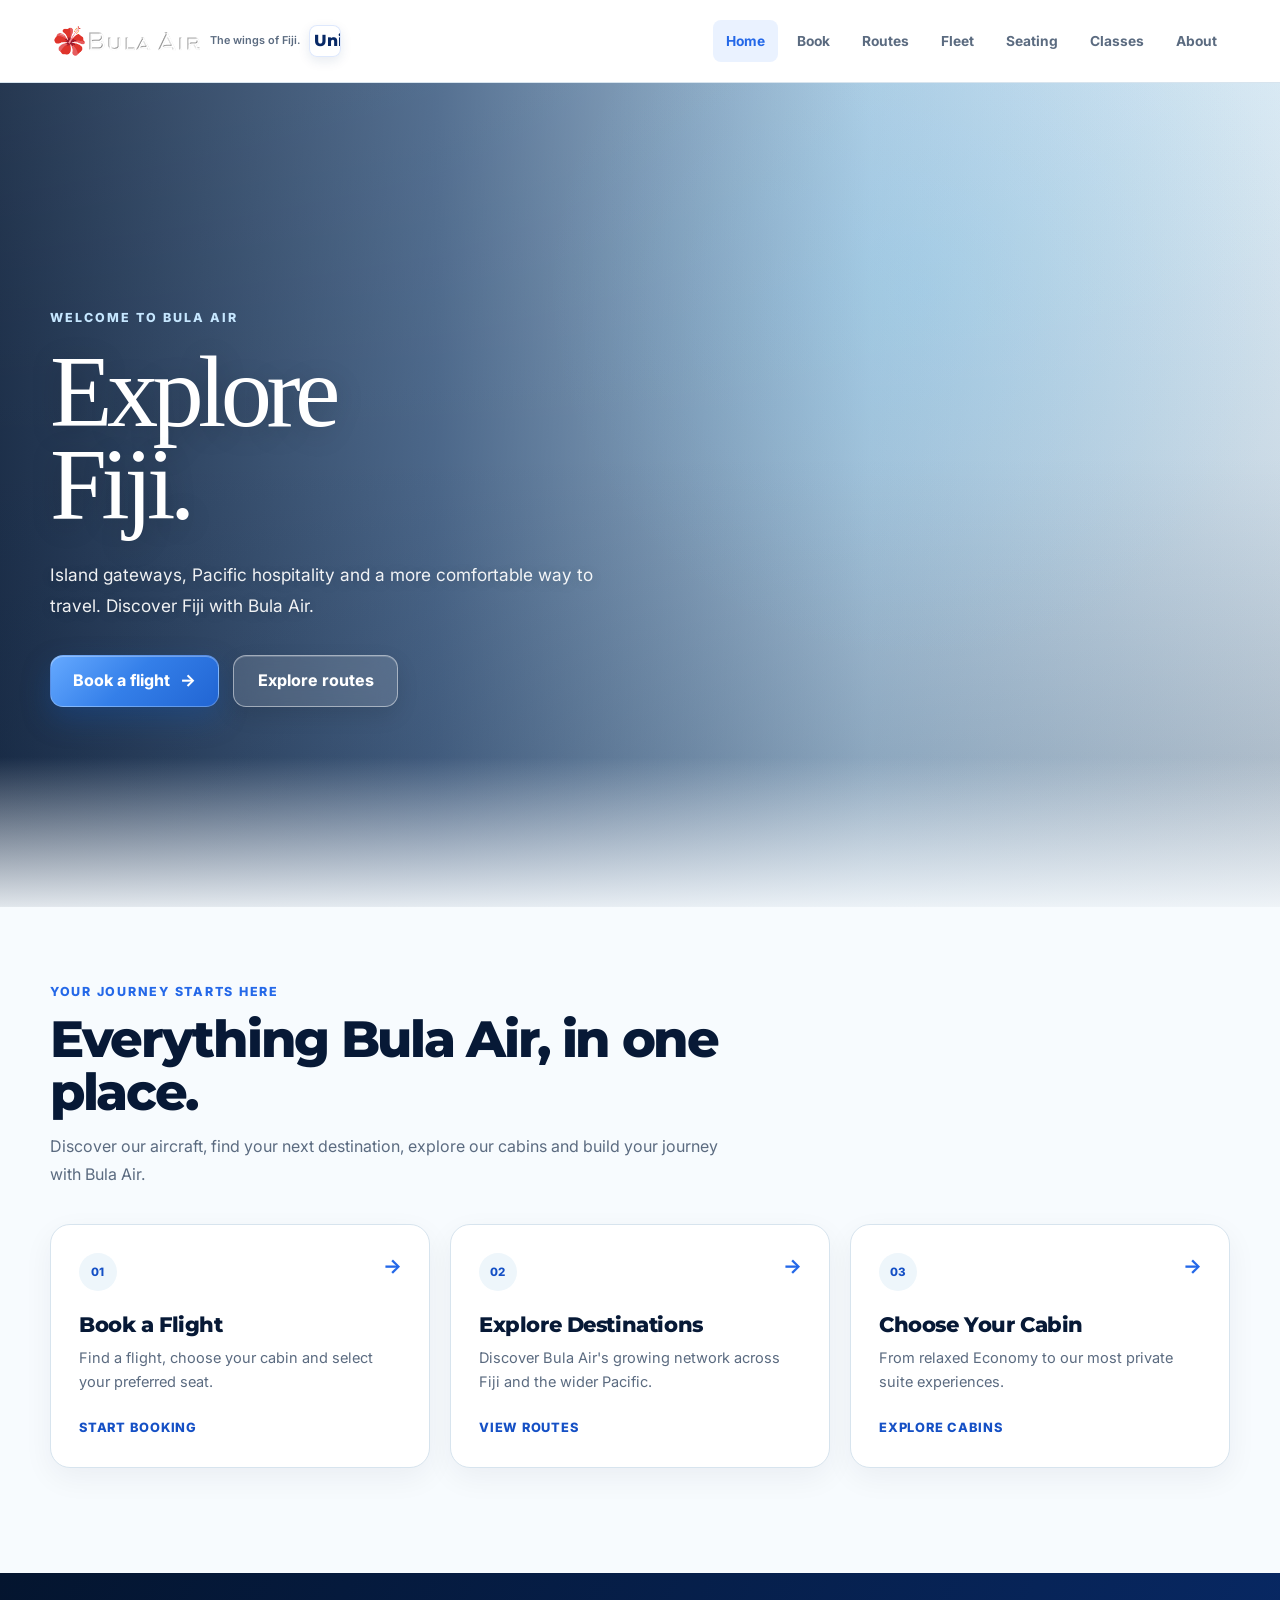
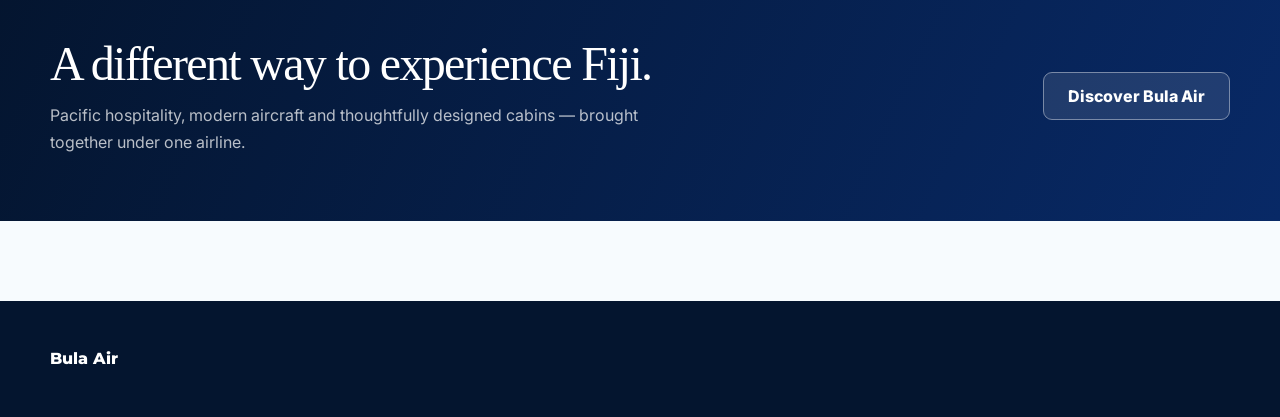
==== commit d9e8aaaa: "Redesign Bula Air homepage kawaii" ====
--- a/pages/index.html
+++ b/pages/index.html
@@ -1,5 +1,6 @@
 <!doctype html>
 <html lang="en">
+
 <head>
   <meta charset="utf-8">
   <meta name="viewport" content="width=device-width, initial-scale=1">
@@ -23,6 +24,103 @@
       color: #071936;
     }
 
+    /* =========================================================
+       HEADER / BRAND
+       ========================================================= */
+
+    .site-header .brand-logo {
+      display: flex;
+      align-items: center;
+      gap: 12px;
+      width: auto;
+      height: auto;
+      flex-shrink: 0;
+    }
+
+    .site-header .brand-home {
+      display: block;
+      flex-shrink: 0;
+    }
+
+    .site-header .brand-home img {
+      display: block;
+      width: 150px;
+      height: auto;
+      max-width: 150px;
+      object-fit: contain;
+    }
+
+    .site-header .brand-tagline {
+      display: flex;
+      align-items: center;
+      gap: 9px;
+      white-space: nowrap;
+    }
+
+    .site-header .brand-tagline small {
+      display: block;
+      margin: 0;
+      white-space: nowrap;
+    }
+
+    /* Echo United Alliances badge */
+
+    .site-header .alliance-badge {
+      display: inline-flex;
+      align-items: center;
+      justify-content: center;
+
+      width: 32px;
+      height: 32px;
+      flex: 0 0 32px;
+
+      padding: 3px;
+
+      border-radius: 8px;
+      overflow: hidden;
+
+      background: rgba(255, 255, 255, 0.88);
+      border: 1px solid rgba(36, 104, 232, 0.15);
+
+      box-shadow:
+        0 4px 12px rgba(24, 55, 105, 0.10),
+        inset 0 1px 0 rgba(255, 255, 255, 0.9);
+
+      text-decoration: none;
+
+      transition:
+        transform 180ms ease,
+        box-shadow 180ms ease,
+        opacity 180ms ease;
+    }
+
+    .site-header .alliance-badge img {
+      display: block;
+      width: 100%;
+      height: 100%;
+      max-width: none;
+      max-height: none;
+      object-fit: contain;
+      border-radius: 5px;
+    }
+
+    .site-header .alliance-badge:hover {
+      transform: translateY(-2px) scale(1.06);
+      opacity: 0.94;
+
+      box-shadow:
+        0 7px 18px rgba(36, 104, 232, 0.20),
+        inset 0 1px 0 rgba(255, 255, 255, 0.95);
+    }
+
+    .site-header .alliance-badge:active {
+      transform: scale(0.96);
+    }
+
+    .site-header .alliance-badge:focus-visible {
+      outline: 3px solid rgba(36, 104, 232, 0.35);
+      outline-offset: 3px;
+    }
 
     /* =========================================================
        HERO
@@ -67,9 +165,9 @@
         ),
         linear-gradient(
           180deg,
-          rgba(255,255,255,0.03),
+          rgba(255, 255, 255, 0.03),
           transparent 45%,
-          rgba(2,25,56,0.16)
+          rgba(2, 25, 56, 0.16)
         );
 
       pointer-events: none;
@@ -87,12 +185,11 @@
         linear-gradient(
           to bottom,
           transparent,
-          rgba(247,251,254,0.9)
+          rgba(247, 251, 254, 0.9)
         );
 
       pointer-events: none;
     }
-
 
     /* =========================================================
        HERO CONTENT
@@ -103,7 +200,6 @@
       z-index: 2;
 
       max-width: 720px;
-
       padding: 125px 0 100px;
     }
 
@@ -111,7 +207,6 @@
       margin-bottom: 17px;
 
       color: #c6e7ff;
-
       font-size: 0.78rem;
       font-weight: 800;
       letter-spacing: 0.16em;
@@ -127,27 +222,23 @@
       font-size: clamp(4rem, 8vw, 7.2rem);
       font-weight: 500;
       line-height: 0.91;
-
       letter-spacing: -0.055em;
 
       text-shadow:
-        0 5px 30px rgba(0,0,0,0.20);
+        0 5px 30px rgba(0, 0, 0, 0.20);
     }
 
     .home-hero-content .hero-lead {
       max-width: 590px;
-
       margin: 29px 0 0;
 
-      color: rgba(255,255,255,0.93);
-
+      color: rgba(255, 255, 255, 0.93);
       font-size: 1.08rem;
       line-height: 1.75;
 
       text-shadow:
-        0 2px 14px rgba(0,0,0,0.16);
-    }
-
+        0 2px 14px rgba(0, 0, 0, 0.16);
+    }
 
     /* =========================================================
        HERO BUTTONS
@@ -156,9 +247,7 @@
     .home-hero-actions {
       display: flex;
       flex-wrap: wrap;
-
       gap: 14px;
-
       margin-top: 34px;
     }
 
@@ -173,7 +262,6 @@
       justify-content: center;
 
       padding: 0 22px;
-
       border-radius: 13px;
 
       font-weight: 750;
@@ -185,7 +273,6 @@
         background 180ms ease,
         border-color 180ms ease;
     }
-
 
     /* BOOK A FLIGHT */
 
@@ -198,20 +285,17 @@
           #2165d3 100%
         );
 
-      border: 1px solid rgba(255,255,255,0.24);
-
+      border: 1px solid rgba(255, 255, 255, 0.24);
       color: #fff;
 
       box-shadow:
-        0 12px 28px rgba(18,82,171,0.34),
-        inset 0 1px 0 rgba(255,255,255,0.30);
+        0 12px 28px rgba(18, 82, 171, 0.34),
+        inset 0 1px 0 rgba(255, 255, 255, 0.30);
     }
 
     .home-hero-actions .button:first-child::after {
       content: "→";
-
       margin-left: 10px;
-
       font-size: 1.05rem;
 
       transition:
@@ -230,49 +314,45 @@
         );
 
       box-shadow:
-        0 17px 34px rgba(18,82,171,0.42),
-        inset 0 1px 0 rgba(255,255,255,0.34);
+        0 17px 34px rgba(18, 82, 171, 0.42),
+        inset 0 1px 0 rgba(255, 255, 255, 0.34);
     }
 
     .home-hero-actions .button:first-child:hover::after {
       transform: translateX(4px);
     }
 
-
     /* EXPLORE ROUTES */
 
     .home-hero-actions .button-secondary {
-      background: rgba(255,255,255,0.13);
-
-      border: 1px solid rgba(255,255,255,0.48);
-
+      background: rgba(255, 255, 255, 0.13);
+
+      border: 1px solid rgba(255, 255, 255, 0.48);
       color: #fff;
 
       backdrop-filter: blur(10px);
       -webkit-backdrop-filter: blur(10px);
 
       box-shadow:
-        0 8px 22px rgba(0,0,0,0.10),
-        inset 0 1px 0 rgba(255,255,255,0.18);
+        0 8px 22px rgba(0, 0, 0, 0.10),
+        inset 0 1px 0 rgba(255, 255, 255, 0.18);
     }
 
     .home-hero-actions .button-secondary:hover {
       transform: translateY(-3px);
 
-      background: rgba(255,255,255,0.22);
-
-      border-color: rgba(255,255,255,0.62);
+      background: rgba(255, 255, 255, 0.22);
+      border-color: rgba(255, 255, 255, 0.62);
 
       box-shadow:
-        0 13px 28px rgba(0,0,0,0.15),
-        inset 0 1px 0 rgba(255,255,255,0.25);
+        0 13px 28px rgba(0, 0, 0, 0.15),
+        inset 0 1px 0 rgba(255, 255, 255, 0.25);
     }
 
     .home-hero-actions .button:focus-visible {
-      outline: 3px solid rgba(146,211,255,0.9);
+      outline: 3px solid rgba(146, 211, 255, 0.9);
       outline-offset: 3px;
     }
-
 
     /* =========================================================
        MAIN CONTENT
@@ -294,10 +374,8 @@
       margin: 8px 0 14px;
 
       color: #071936;
-
       font-size: clamp(2.1rem, 4vw, 3.35rem);
       line-height: 1.04;
-
       letter-spacing: -0.045em;
     }
 
@@ -305,11 +383,9 @@
       margin: 0;
 
       color: #5b6b80;
-
       font-size: 1rem;
       line-height: 1.75;
     }
-
 
     /* =========================================================
        ACTION CARDS
@@ -317,12 +393,10 @@
 
     .home-actions-grid {
       display: grid;
-
       grid-template-columns:
         repeat(3, minmax(0, 1fr));
 
       gap: 20px;
-
       margin-top: 36px;
     }
 
@@ -337,7 +411,6 @@
       padding: 28px;
 
       background: #fff;
-
       border: 1px solid #d7e4ee;
       border-radius: 20px;
 
@@ -345,7 +418,7 @@
       text-decoration: none;
 
       box-shadow:
-        0 10px 30px rgba(7,25,54,0.055);
+        0 10px 30px rgba(7, 25, 54, 0.055);
 
       overflow: hidden;
 
@@ -361,19 +434,17 @@
       border-color: #b8cad9;
 
       box-shadow:
-        0 20px 42px rgba(7,25,54,0.11);
+        0 20px 42px rgba(7, 25, 54, 0.11);
     }
 
     .home-action-card::after {
       content: "→";
 
       position: absolute;
-
       top: 25px;
       right: 27px;
 
       color: #2468e8;
-
       font-size: 1.25rem;
       font-weight: 700;
 
@@ -398,7 +469,6 @@
       border-radius: 50%;
 
       background: #eef6fb;
-
       color: #1550c5;
 
       font-size: 0.72rem;
@@ -410,10 +480,8 @@
       margin: 0 0 9px;
 
       color: #071936;
-
       font-size: 1.3rem;
       line-height: 1.2;
-
       letter-spacing: -0.02em;
     }
 
@@ -421,7 +489,6 @@
       margin: 0;
 
       color: #5b6b80;
-
       font-size: 0.91rem;
       line-height: 1.62;
     }
@@ -434,11 +501,9 @@
 
       font-size: 0.8rem;
       font-weight: 800;
-
       letter-spacing: 0.06em;
       text-transform: uppercase;
     }
-
 
     /* =========================================================
        BRAND STRIP
@@ -446,7 +511,6 @@
 
     .home-strip {
       margin-top: 70px;
-
       padding: 65px 0;
 
       background:
@@ -467,7 +531,6 @@
         minmax(200px, 0.6fr);
 
       gap: 45px;
-
       align-items: center;
     }
 
@@ -477,22 +540,17 @@
       color: #fff;
 
       font-family: Georgia, "Times New Roman", serif;
-
       font-size: clamp(2rem, 4vw, 3rem);
       font-weight: 500;
-
       line-height: 1.08;
-
       letter-spacing: -0.035em;
     }
 
     .home-strip p {
       max-width: 650px;
-
       margin: 0;
 
-      color: rgba(255,255,255,0.72);
-
+      color: rgba(255, 255, 255, 0.72);
       line-height: 1.7;
     }
 
@@ -502,13 +560,11 @@
 
     .home-strip-link .button {
       min-height: 50px;
-
       padding-inline: 24px;
 
-      background: rgba(255,255,255,0.10);
-
-      border: 1px solid rgba(255,255,255,0.40);
-
+      background: rgba(255, 255, 255, 0.10);
+
+      border: 1px solid rgba(255, 255, 255, 0.40);
       color: #fff;
 
       backdrop-filter: blur(8px);
@@ -520,11 +576,9 @@
     }
 
     .home-strip-link .button:hover {
-      background: rgba(255,255,255,0.20);
-
+      background: rgba(255, 255, 255, 0.20);
       transform: translateY(-2px);
     }
-
 
     /* =========================================================
        RESPONSIVE
@@ -555,9 +609,33 @@
       .home-strip-link {
         justify-self: start;
       }
-
-    }
-
+    }
+
+    @media (max-width: 650px) {
+
+      .site-header .brand-logo {
+        gap: 7px;
+      }
+
+      .site-header .brand-home img {
+        width: 125px;
+        max-width: 125px;
+      }
+
+      .site-header .brand-tagline {
+        gap: 5px;
+      }
+
+      .site-header .brand-tagline small {
+        font-size: 0.65rem;
+      }
+
+      .site-header .alliance-badge {
+        width: 27px;
+        height: 27px;
+        flex-basis: 27px;
+      }
+    }
 
     @media (max-width: 600px) {
 
@@ -592,15 +670,12 @@
       .home-strip {
         margin-top: 45px;
       }
-
-    }
-
+    }
   </style>
 </head>
 
 
 <body data-page="home">
-
 
   <!-- =======================================================
        HEADER
@@ -610,28 +685,58 @@
 
     <div class="container nav-shell">
 
-      <a
-        class="brand brand-logo"
-        href="index.html"
-        aria-label="Bula Air home"
-      >
-
-        <img
-          src="../assets/images/branding/bula-air-logo.png"
-          alt="Bula Air logo"
+      <div class="brand brand-logo">
+
+        <!-- BULA AIR LOGO -->
+
+        <a
+          class="brand-home"
+          href="index.html"
+          aria-label="Bula Air home"
         >
-
-        <small>The wings of Fiji.</small>
-
-      </a>
-
+          <img
+            src="../assets/images/branding/bula-air-logo.png"
+            alt="Bula Air logo"
+          >
+        </a>
+
+        <!-- TAGLINE + ALLIANCE -->
+
+        <div class="brand-tagline">
+
+          <small>
+            The wings of Fiji.
+          </small>
+
+          <a
+            class="alliance-badge"
+            href="https://echounitedalliances.github.io/#/about"
+            onclick="return confirm('Visit Echo United Alliances?')"
+            title="Echo United Alliances"
+            aria-label="Visit Echo United Alliances"
+          >
+            <img
+              src="https://media.discordapp.net/attachments/1447107684955455601/1546980067970650173/w0MZFMAAAAGSURBVAMAp9siw0LdRSkAAAAASUVORK5CYII.png?ex=6aa1c0f5&is=6aa06f75&hm=7240a1713324786f6a41c1b65397875fa0c39b05b64d5946047dce0149742364&=&format=webp&quality=lossless"
+              alt="Echo United Alliances"
+            >
+          </a>
+
+        </div>
+
+      </div>
+
+
+      <!-- NAVIGATION -->
 
       <nav
         class="nav-links"
         aria-label="Main navigation"
       >
 
-        <a href="index.html" aria-current="page">
+        <a
+          href="index.html"
+          aria-current="page"
+        >
           Home
         </a>
 
--- a/assets/css/polish.css
+++ b/assets/css/polish.css
@@ -1,646 +1,868 @@
 /* =========================================================
-BULA AIR — PREMIUM POLISH
-========================================================= */
-
-html {
-scroll-behavior: smooth;
-}
-
-body {
-background:
-radial-gradient(
-circle at 12% 0%,
-rgba(185,221,255,.28),
-transparent 28%
-),
-linear-gradient(
-180deg,
-#f9fcff 0%,
-#f1f7fb 100%
-);
-}
-
-::selection {
-background: #2468e8;
-color: #fff;
-}
-
-/* =========================================================
-HEADER
-========================================================= */
-
-.site-header {
-background: rgba(255,255,255,.92);
-border-bottom: 1px solid rgba(215,228,238,.8);
-box-shadow: 0 4px 20px rgba(7,25,54,.035);
-backdrop-filter: blur(18px);
-}
-
-.nav-shell {
-min-height: 78px;
-}
-
-.brand-logo {
-transition: transform .2s ease;
-}
-
-.brand-logo:hover {
-transform: translateY(-1px);
-}
-
-.brand-logo img {
-width: auto;
-max-height: 46px;
-object-fit: contain;
-}
-
-.brand-logo small {
-color: #68798c;
-font-size: 9px;
-letter-spacing: .1em;
-text-transform: uppercase;
-}
-
-.nav-links {
-gap: 5px;
-}
-
-.nav-links a {
-position: relative;
-padding: 10px 13px;
-border-radius: 10px;
-color: #40536b;
-font-size: 12px;
-font-weight: 700;
-transition:
-color .2s ease,
-background .2s ease,
-transform .2s ease;
-}
-
-.nav-links a:hover {
-background: #eef6fb;
-color: #2468e8;
-transform: translateY(-1px);
-}
-
-.nav-links a[aria-current="page"] {
-background: #e8f2ff;
-color: #1550c5;
-}
-
-/* =========================================================
-GENERAL PAGE POLISH
-========================================================= */
-
-.page {
-padding-top: 58px;
-}
-
-.page > h1 {
-max-width: 850px;
-letter-spacing: -.045em;
-}
-
-.page > .lead {
-max-width: 720px;
-margin-bottom: 42px;
-}
-
-.eyebrow {
-color: #2468e8;
-font-size: 10px;
-font-weight: 800;
-letter-spacing: .17em;
-}
-
-/* =========================================================
-FLEET HERO
-========================================================= */
+   BULA AIR — FLEET PAGE
+   PREMIUM AIRLINE FLEET CATALOGUE
+   ========================================================= */
+
+
+/* =========================================================
+   HERO
+   ========================================================= */
 
 .fleet-hero {
-position: relative;
-overflow: hidden;
-padding: 85px 0 70px;
-background:
-radial-gradient(
-circle at 85% 35%,
-rgba(37,184,207,.18),
-transparent 28%
-),
-radial-gradient(
-circle at 10% 80%,
-rgba(36,104,232,.12),
-transparent 32%
-),
-#fff;
-border-bottom: 1px solid #e0ebf2;
-}
-
-.fleet-hero::after {
-content: "";
-position: absolute;
-right: -120px;
-bottom: -180px;
-width: 480px;
-height: 480px;
-border: 1px solid rgba(36,104,232,.08);
-border-radius: 50%;
-pointer-events: none;
+  padding: 42px 0 36px !important;
+  min-height: 0 !important;
+
+  background:
+    radial-gradient(
+      circle at 85% 10%,
+      rgba(36, 104, 232, 0.11),
+      transparent 35%
+    ),
+    linear-gradient(
+      135deg,
+      #f5faff 0%,
+      #edf5ff 55%,
+      #ffffff 100%
+    ) !important;
 }
 
 .fleet-hero-inner {
-position: relative;
-z-index: 1;
+  min-height: 0 !important;
 }
 
 .fleet-hero-copy {
-max-width: 780px;
+  max-width: 780px !important;
+}
+
+.fleet-hero .eyebrow {
+  margin-bottom: 8px !important;
+  font-size: 0.7rem !important;
+  letter-spacing: 0.14em !important;
 }
 
 .fleet-hero h1 {
-max-width: 760px;
-margin-bottom: 22px;
-font-size: clamp(2.8rem,6vw,5rem);
-}
-
-.fleet-hero h1 span {
-color: #2468e8;
+  max-width: 780px !important;
+  margin: 0 !important;
+
+  font-size: clamp(2.5rem, 5vw, 4.3rem) !important;
+  line-height: 0.98 !important;
+  letter-spacing: -0.045em !important;
 }
 
 .fleet-hero .lead {
-max-width: 680px;
-margin-bottom: 35px;
-color: #5b6b80;
-font-size: 1.05rem;
-}
+  max-width: 650px !important;
+  margin-top: 14px !important;
+
+  font-size: 0.92rem !important;
+  line-height: 1.55 !important;
+}
+
+
+/* =========================================================
+   HERO STATS
+   ========================================================= */
 
 .fleet-hero-stats {
-display: flex;
-flex-wrap: wrap;
-gap: 0;
+  display: flex !important;
+  gap: 10px !important;
+  margin-top: 20px !important;
 }
 
 .fleet-hero-stats > div {
-min-width: 150px;
-padding: 0 28px;
-border-left: 1px solid #d8e4ec;
-}
-
-.fleet-hero-stats > div:first-child {
-padding-left: 0;
-border-left: 0;
+  min-width: 125px !important;
+  padding: 9px 13px !important;
+
+  border-radius: 9px !important;
+
+  background: rgba(255, 255, 255, 0.78) !important;
+  border: 1px solid rgba(30, 70, 130, 0.10) !important;
 }
 
 .fleet-hero-stats strong {
-display: block;
-color: #082966;
-font-family: "Montserrat", sans-serif;
-font-size: 1rem;
+  font-size: 0.82rem !important;
 }
 
 .fleet-hero-stats span {
-display: block;
-margin-top: 3px;
-color: #718397;
-font-size: .73rem;
-font-weight: 600;
-}
-
-/* =========================================================
-FLEET SECTION
-========================================================= */
+  font-size: 0.65rem !important;
+}
+
+
+/* =========================================================
+   FLEET SECTION
+   ========================================================= */
 
 .fleet-section {
-padding: 78px 0 90px;
+  padding: 44px 0 58px !important;
 }
 
 .fleet-section-heading {
-display: flex;
-align-items: end;
-justify-content: space-between;
-gap: 40px;
-margin-bottom: 38px;
+  display: flex !important;
+  align-items: end !important;
+  justify-content: space-between !important;
+
+  margin-bottom: 24px !important;
 }
 
 .fleet-section-heading h2 {
-margin: 4px 0 0;
+  margin: 0 !important;
+
+  font-size: 2rem !important;
+  line-height: 1.05 !important;
 }
 
 .fleet-section-heading > p {
-max-width: 380px;
-margin: 0;
-color: #68798c;
-font-size: .9rem;
-text-align: right;
-}
-
-/* =========================================================
-FLEET GRID
-========================================================= */
-
-#fleet-list,
+  max-width: 360px !important;
+
+  margin: 0 !important;
+
+  font-size: 0.78rem !important;
+  line-height: 1.5 !important;
+
+  text-align: right !important;
+}
+
+
+/* =========================================================
+   AIRCRAFT GRID
+   ========================================================= */
+
 .fleet-grid {
-display: grid;
-grid-template-columns: repeat(2,minmax(0,1fr));
-gap: 28px;
-align-items: stretch;
-}
-
-/* =========================================================
-FLEET CARDS
-Works with cards generated by main.js
-========================================================= */
-
-#fleet-list .card {
-position: relative;
-display: flex;
-flex-direction: column;
-min-width: 0;
-min-height: 390px;
-overflow: hidden;
-padding: 0;
-border: 1px solid #d9e5ed;
-border-radius: 20px;
-background: #fff;
-box-shadow: 0 10px 30px rgba(7,25,54,.055);
-transition:
-transform .25s ease,
-box-shadow .25s ease,
-border-color .25s ease;
-}
-
-#fleet-list .card:hover {
-transform: translateY(-5px);
-border-color: #c5d8e6;
-box-shadow: 0 22px 48px rgba(7,25,54,.11);
-}
-
-/* =========================================================
-AIRCRAFT IMAGE AREA
-THIS IS THE MAIN FIX
-========================================================= */
-
-#fleet-list .card > img,
-#fleet-list .card img {
-width: 100%;
-height: 190px;
-max-height: 190px;
-flex: 0 0 190px;
-padding: 20px 28px;
-object-fit: contain;
-object-position: center;
-background:
-radial-gradient(
-ellipse at center,
-#edf6fb 0%,
-#f7fbfd 58%,
-#fff 100%
-);
-border-bottom: 1px solid #e3edf3;
-}
-
-/* Prevent weird intrinsic image sizes */
-#fleet-list img[src*="a220"],
-#fleet-list img[src*="a320"],
-#fleet-list img[src*="a321"],
-#fleet-list img[src*="a330"],
-#fleet-list img[src*="a350"],
-#fleet-list img[src*="a380"],
-#fleet-list img[src*="777"],
-#fleet-list img[src*="atr"] {
-height: 190px;
-max-height: 190px;
-object-fit: contain;
-}
-
-/* =========================================================
-FLEET CARD CONTENT
-========================================================= */
-
-#fleet-list .card > div,
-#fleet-list .card > section {
-padding-left: 24px;
-padding-right: 24px;
-}
-
-#fleet-list .card h2,
-#fleet-list .card h3,
-#fleet-list .card h4 {
-margin-top: 20px;
-margin-bottom: 7px;
-color: #082966;
-font-size: 1.2rem;
-letter-spacing: -.025em;
-}
-
-#fleet-list .card p {
-color: #66788c;
-font-size: .82rem;
-line-height: 1.55;
-}
-
-/* Aircraft title if main.js puts it directly in card */
-#fleet-list .card > h2,
-#fleet-list .card > h3,
-#fleet-list .card > h4 {
-padding-left: 24px;
-padding-right: 24px;
-}
-
-/* =========================================================
-FLEET DATA / SPECS
-========================================================= */
-
-#fleet-list .card ul {
-display: grid;
-grid-template-columns: repeat(2,minmax(0,1fr));
-gap: 8px 20px;
-margin: 12px 0 22px;
-padding: 0 24px;
-list-style: none;
-}
-
-#fleet-list .card li {
-padding: 7px 0;
-border-bottom: 1px solid #edf2f5;
-color: #65778a;
-font-size: .72rem;
-}
-
-#fleet-list .card strong {
-color: #17314f;
-}
-
-/* =========================================================
-FLEET BADGES
-========================================================= */
-
-#fleet-list .badge {
-margin: 17px 24px 0;
-align-self: flex-start;
-background: #edf5ff;
-color: #1550c5;
-font-size: 9px;
-letter-spacing: .04em;
-}
-
-/* =========================================================
-FLEET BUTTONS
-========================================================= */
-
-#fleet-list .card .button,
-#fleet-list .card button {
-margin: auto 24px 24px;
-align-self: flex-start;
-padding: 10px 16px;
-border-radius: 9px;
-font-size: .75rem;
-}
-
-/* =========================================================
-A220 SPECIAL BALANCE
-========================================================= */
-
-#fleet-list .card img[src*="a220"] {
-padding-left: 45px;
-padding-right: 45px;
-}
-
-/* =========================================================
-FLEET CTA
-========================================================= */
+  display: grid !important;
+
+  grid-template-columns:
+    repeat(2, minmax(0, 1fr)) !important;
+
+  gap: 20px !important;
+
+  align-items: start !important;
+}
+
+
+/* =========================================================
+   STANDARD AIRCRAFT CARD
+   ========================================================= */
+
+.fleet-card {
+  display: flex !important;
+  flex-direction: column !important;
+
+  min-width: 0 !important;
+  min-height: 0 !important;
+  height: auto !important;
+
+  overflow: hidden !important;
+
+  border: 1px solid rgba(20, 55, 105, 0.10) !important;
+  border-radius: 15px !important;
+
+  background: #ffffff !important;
+
+  box-shadow:
+    0 7px 24px rgba(24, 55, 105, 0.075) !important;
+
+  transition:
+    transform 0.2s ease,
+    box-shadow 0.2s ease !important;
+}
+
+.fleet-card:hover {
+  transform: translateY(-3px) !important;
+
+  box-shadow:
+    0 14px 32px rgba(24, 55, 105, 0.12) !important;
+}
+
+
+/* =========================================================
+   STANDARD AIRCRAFT IMAGE
+   ========================================================= */
+
+.fleet-image-wrap {
+  display: flex !important;
+
+  align-items: center !important;
+  justify-content: center !important;
+
+  width: 100% !important;
+  height: 165px !important;
+
+  padding: 16px 24px !important;
+
+  background:
+    radial-gradient(
+      circle at center,
+      rgba(36, 104, 232, 0.075),
+      transparent 68%
+    ),
+    linear-gradient(
+      180deg,
+      #f8fbff,
+      #edf5ff
+    ) !important;
+
+  overflow: hidden !important;
+}
+
+.fleet-image-wrap img {
+  display: block !important;
+
+  width: 100% !important;
+  height: 125px !important;
+
+  object-fit: contain !important;
+
+  margin: 0 !important;
+
+  transition: transform 0.25s ease !important;
+}
+
+.fleet-card:hover .fleet-image-wrap img {
+  transform: scale(1.025) !important;
+}
+
+
+/* =========================================================
+   STANDARD CARD BODY
+   ========================================================= */
+
+.fleet-card-body {
+  padding: 17px 19px 19px !important;
+}
+
+
+/* =========================================================
+   KICKER
+   ========================================================= */
+
+.fleet-kicker {
+  display: flex !important;
+
+  align-items: center !important;
+  justify-content: space-between !important;
+
+  gap: 8px !important;
+
+  margin-bottom: 7px !important;
+
+  font-size: 0.68rem !important;
+}
+
+.fleet-kicker span {
+  color: #6b7c93 !important;
+  font-weight: 600 !important;
+}
+
+.fleet-kicker strong {
+  padding: 4px 7px !important;
+
+  border-radius: 6px !important;
+
+  background: #eef5ff !important;
+  color: #2468e8 !important;
+
+  font-size: 0.62rem !important;
+  font-weight: 800 !important;
+
+  white-space: nowrap !important;
+}
+
+
+/* =========================================================
+   AIRCRAFT NAME
+   ========================================================= */
+
+.fleet-card h2 {
+  margin: 0 0 6px !important;
+
+  font-size: 1.3rem !important;
+  line-height: 1.08 !important;
+
+  letter-spacing: -0.025em !important;
+
+  color: #10213f !important;
+}
+
+
+/* =========================================================
+   DESCRIPTION
+   ========================================================= */
+
+.fleet-card p {
+  margin: 0 !important;
+
+  min-height: 42px !important;
+
+  font-size: 0.74rem !important;
+  line-height: 1.5 !important;
+
+  color: #68788f !important;
+}
+
+
+/* =========================================================
+   STATS
+   ========================================================= */
+
+.fleet-stats {
+  display: grid !important;
+
+  grid-template-columns:
+    repeat(2, minmax(0, 1fr)) !important;
+
+  gap: 7px !important;
+
+  margin: 14px 0 !important;
+}
+
+.fleet-stats span {
+  display: flex !important;
+
+  align-items: baseline !important;
+
+  gap: 4px !important;
+
+  padding: 8px 10px !important;
+
+  border-radius: 8px !important;
+
+  background: #f5f8fc !important;
+
+  color: #718096 !important;
+
+  font-size: 0.62rem !important;
+}
+
+.fleet-stats span strong {
+  color: #10213f !important;
+
+  font-size: 0.8rem !important;
+}
+
+
+/* =========================================================
+   CARD BUTTON
+   ========================================================= */
+
+.fleet-card .button {
+  display: flex !important;
+
+  align-items: center !important;
+  justify-content: center !important;
+
+  width: 100% !important;
+
+  min-height: 35px !important;
+
+  padding: 7px 12px !important;
+
+  border-radius: 8px !important;
+
+  font-size: 0.7rem !important;
+  font-weight: 750 !important;
+
+  text-decoration: none !important;
+}
+
+
+/* =========================================================
+   FLAGSHIP CARD
+   =========================================================
+   
+   The featured aircraft occupies the entire top row.
+   Image on the left, information on the right.
+   ========================================================= */
+
+.fleet-card-featured {
+  grid-column: 1 / -1 !important;
+  grid-row: auto !important;
+
+  display: grid !important;
+
+  grid-template-columns:
+    minmax(0, 1.25fr)
+    minmax(340px, 0.75fr) !important;
+
+  min-height: 290px !important;
+
+  border-radius: 18px !important;
+
+  overflow: hidden !important;
+
+  transform: none !important;
+
+  background: #ffffff !important;
+
+  box-shadow:
+    0 10px 32px rgba(24, 55, 105, 0.09) !important;
+}
+
+.fleet-card-featured:hover {
+  transform: translateY(-3px) !important;
+}
+
+
+/* ---------- FLAGSHIP IMAGE ---------- */
+
+.fleet-card-featured .fleet-image-wrap {
+  height: 100% !important;
+  min-height: 290px !important;
+
+  padding: 28px 34px !important;
+
+  background:
+    radial-gradient(
+      circle at center,
+      rgba(36, 104, 232, 0.11),
+      transparent 67%
+    ),
+    linear-gradient(
+      135deg,
+      #f7fbff,
+      #e9f3ff
+    ) !important;
+}
+
+.fleet-card-featured .fleet-image-wrap img {
+  width: 100% !important;
+  height: 205px !important;
+
+  object-fit: contain !important;
+}
+
+
+/* ---------- FLAGSHIP BODY ---------- */
+
+.fleet-card-featured .fleet-card-body {
+  display: flex !important;
+  flex-direction: column !important;
+  justify-content: center !important;
+
+  padding: 30px 32px !important;
+}
+
+.fleet-card-featured .fleet-kicker {
+  margin-bottom: 9px !important;
+
+  font-size: 0.72rem !important;
+}
+
+.fleet-card-featured .fleet-kicker strong {
+  padding: 5px 8px !important;
+
+  font-size: 0.64rem !important;
+}
+
+.fleet-card-featured h2 {
+  margin-bottom: 8px !important;
+
+  font-size: 1.9rem !important;
+  line-height: 1.05 !important;
+}
+
+.fleet-card-featured p {
+  min-height: 0 !important;
+
+  max-width: 470px !important;
+
+  font-size: 0.78rem !important;
+  line-height: 1.55 !important;
+}
+
+.fleet-card-featured .fleet-stats {
+  margin: 17px 0 !important;
+}
+
+.fleet-card-featured .fleet-stats span {
+  padding: 9px 11px !important;
+
+  font-size: 0.63rem !important;
+}
+
+.fleet-card-featured .fleet-stats span strong {
+  font-size: 0.82rem !important;
+}
+
+.fleet-card-featured .button {
+  max-width: 220px !important;
+
+  min-height: 38px !important;
+
+  font-size: 0.72rem !important;
+}
+
+
+/* =========================================================
+   CTA
+   ========================================================= */
 
 .fleet-cta {
-padding: 70px 0;
-background:
-linear-gradient(
-135deg,
-#071936 0%,
-#082966 65%,
-#1550c5 100%
-);
-color: white;
+  padding: 38px 0 !important;
 }
 
 .fleet-cta-inner {
-display: flex;
-align-items: center;
-justify-content: space-between;
-gap: 40px;
-}
-
-.fleet-cta .eyebrow {
-color: #8ec8ff;
+  display: flex !important;
+
+  align-items: center !important;
+  justify-content: space-between !important;
+
+  gap: 25px !important;
 }
 
 .fleet-cta h2 {
-margin-bottom: 10px;
-color: white;
+  margin: 0 !important;
+
+  font-size: 1.8rem !important;
 }
 
 .fleet-cta p:not(.eyebrow) {
-max-width: 600px;
-margin: 0;
-color: rgba(255,255,255,.7);
+  max-width: 500px !important;
+
+  margin-top: 7px !important;
+
+  font-size: 0.78rem !important;
+  line-height: 1.5 !important;
 }
 
 .fleet-cta .button {
-flex-shrink: 0;
-background: white;
-color: #1550c5;
-box-shadow: 0 10px 25px rgba(0,0,0,.16);
-}
-
-.fleet-cta .button:hover {
-background: #f1f7ff;
-}
-
-/* =========================================================
-GENERAL PANELS
-========================================================= */
-
-.tool-panel,
-.confirmation-panel,
-.booking-section {
-border: 1px solid rgba(207,222,234,.95);
-border-radius: 20px;
-background: rgba(255,255,255,.94);
-box-shadow: 0 18px 45px rgba(7,25,54,.065);
-}
-
-/* =========================================================
-FLIGHT CARDS
-========================================================= */
-
-.flight-card {
-border-radius: 17px;
-border-color: #d6e3eb;
-box-shadow: 0 7px 24px rgba(7,25,54,.045);
-}
-
-.flight-card:hover {
-box-shadow: 0 15px 35px rgba(7,25,54,.085);
-}
-
-/* =========================================================
-SEAT MAP POLISH
-========================================================= */
-
-.seat-map {
-border: 1px solid #dce7ee;
-background:
-linear-gradient(
-90deg,
-rgba(238,246,251,.8),
-rgba(255,255,255,.98),
-rgba(238,246,251,.8)
-);
-}
-
-/* =========================================================
-FOOTER
-========================================================= */
-
-.site-footer {
-margin-top: 0;
-border-top: 1px solid #d9e5ed;
-background: #f8fbfd;
-}
-
-.footer-grid {
-min-height: 100px;
-color: #687b8f;
-}
-
-.footer-grid strong {
-color: #082966;
-}
-
-/* =========================================================
-RESPONSIVE — TABLET
-========================================================= */
-
-@media (max-width:900px) {
-
-#fleet-list,
+  min-height: 40px !important;
+
+  padding: 9px 17px !important;
+
+  font-size: 0.76rem !important;
+}
+
+
+/* =========================================================
+   TABLET
+   ========================================================= */
+
+@media (max-width: 1000px) {
+
+  .fleet-grid {
+    grid-template-columns:
+      repeat(2, minmax(0, 1fr)) !important;
+
+    gap: 16px !important;
+  }
+
+  .fleet-card-featured {
+    grid-template-columns:
+      minmax(0, 1fr)
+      minmax(280px, 0.8fr) !important;
+  }
+
+  .fleet-card-featured .fleet-image-wrap {
+    min-height: 260px !important;
+  }
+
+  .fleet-card-featured .fleet-image-wrap img {
+    height: 175px !important;
+  }
+
+  .fleet-card-featured .fleet-card-body {
+    padding: 24px !important;
+  }
+
+  .fleet-card-featured h2 {
+    font-size: 1.6rem !important;
+  }
+}
+
+
+/* =========================================================
+   MOBILE
+   ========================================================= */
+
+@media (max-width: 650px) {
+
+  .fleet-hero {
+    padding: 34px 0 30px !important;
+  }
+
+  .fleet-hero h1 {
+    font-size: 2.5rem !important;
+  }
+
+  .fleet-hero-stats {
+    display: grid !important;
+
+    grid-template-columns:
+      repeat(2, minmax(0, 1fr)) !important;
+  }
+
+  .fleet-hero-stats > div {
+    min-width: 0 !important;
+  }
+
+  .fleet-section {
+    padding: 32px 0 42px !important;
+  }
+
+  .fleet-section-heading {
+    display: block !important;
+  }
+
+  .fleet-section-heading > p {
+    margin-top: 8px !important;
+
+    text-align: left !important;
+  }
+
+  .fleet-grid {
+    grid-template-columns: 1fr !important;
+
+    gap: 14px !important;
+  }
+
+
+  /* ---------- MOBILE FLAGSHIP ---------- */
+
+  .fleet-card-featured {
+    grid-column: auto !important;
+
+    display: flex !important;
+    flex-direction: column !important;
+
+    min-height: 0 !important;
+  }
+
+  .fleet-card-featured .fleet-image-wrap {
+    height: 180px !important;
+    min-height: 180px !important;
+
+    padding: 18px !important;
+  }
+
+  .fleet-card-featured .fleet-image-wrap img {
+    height: 145px !important;
+  }
+
+  .fleet-card-featured .fleet-card-body {
+    padding: 17px !important;
+  }
+
+  .fleet-card-featured h2 {
+    font-size: 1.5rem !important;
+  }
+
+  .fleet-card-featured .button {
+    max-width: none !important;
+  }
+
+
+  /* ---------- STANDARD CARDS ---------- */
+
+  .fleet-image-wrap {
+    height: 145px !important;
+
+    padding: 12px 18px !important;
+  }
+
+  .fleet-image-wrap img {
+    height: 110px !important;
+  }
+
+  .fleet-card-body {
+    padding: 14px 15px 16px !important;
+  }
+
+  .fleet-card h2 {
+    font-size: 1.2rem !important;
+  }
+
+
+  /* ---------- CTA ---------- */
+
+  .fleet-cta-inner {
+    align-items: flex-start !important;
+
+    flex-direction: column !important;
+  }
+
+  .fleet-cta .button {
+    width: 100% !important;
+  }
+}
+
+.fleet-section {
+  padding: 36px 0 48px !important;
+}
+
+.fleet-section-heading {
+  margin-bottom: 18px !important;
+}
+
 .fleet-grid {
-grid-template-columns: 1fr;
-}
-
-#fleet-list .card {
-min-height: 0;
-}
-
-.fleet-section-heading {
-align-items: flex-start;
-flex-direction: column;
-gap: 12px;
-}
-
-.fleet-section-heading > p {
-text-align: left;
-}
-
-.fleet-cta-inner {
-align-items: flex-start;
-flex-direction: column;
-}
-}
-
-/* =========================================================
-RESPONSIVE — MOBILE
-========================================================= */
-
-@media (max-width:700px) {
-
-.fleet-hero {
-padding: 60px 0 55px;
-}
-
-.fleet-hero h1 {
-font-size: clamp(2.45rem,11vw,4rem);
-}
-
-.fleet-hero-stats {
-display: grid;
-grid-template-columns: repeat(3,1fr);
-}
-
-.fleet-hero-stats > div {
-min-width: 0;
-padding: 0 12px;
-}
-
-.fleet-hero-stats > div:first-child {
-padding-left: 0;
-}
-
-.fleet-section {
-padding: 55px 0 65px;
-}
-
-#fleet-list .card > img,
-#fleet-list .card img {
-height: 165px;
-max-height: 165px;
-flex-basis: 165px;
-padding: 18px 24px;
-}
-
-#fleet-list .card img[src*="a220"] {
-padding-left: 30px;
-padding-right: 30px;
-}
-
-#fleet-list .card h2,
-#fleet-list .card h3,
-#fleet-list .card h4 {
-font-size: 1.08rem;
-}
-
-#fleet-list .card ul {
-grid-template-columns: 1fr 1fr;
-}
-
-.fleet-cta {
-padding: 55px 0;
-}
-}
-
-/* =========================================================
-RESPONSIVE — SMALL MOBILE
-========================================================= */
-
-@media (max-width:480px) {
-
-.fleet-hero-stats {
-grid-template-columns: 1fr;
-gap: 15px;
-}
-
-.fleet-hero-stats > div,
-.fleet-hero-stats > div:first-child {
-padding: 0;
-padding-left: 13px;
-border-left: 2px solid #d9e7f0;
-}
-
-#fleet-list .card > img,
-#fleet-list .card img {
-height: 145px;
-max-height: 145px;
-flex-basis: 145px;
-padding: 15px 20px;
-}
-
-#fleet-list .card ul {
-grid-template-columns: 1fr;
-}
-
-#fleet-list .card .button,
-#fleet-list .card button {
-width: calc(100% - 48px);
-text-align: center;
-}
-}
+  gap: 15px !important;
+}
+
+/* Standard cards */
+.fleet-image-wrap {
+  height: 140px !important;
+  padding: 12px 20px !important;
+}
+
+.fleet-image-wrap img {
+  height: 105px !important;
+}
+
+.fleet-card-body {
+  padding: 13px 15px 15px !important;
+}
+
+.fleet-card h2 {
+  font-size: 1.15rem !important;
+}
+
+.fleet-card p {
+  min-height: 36px !important;
+  font-size: 0.7rem !important;
+}
+
+.fleet-stats {
+  margin: 10px 0 !important;
+  gap: 6px !important;
+}
+
+.fleet-stats span {
+  padding: 7px 8px !important;
+}
+
+.fleet-card .button {
+  min-height: 32px !important;
+}
+
+
+/* =========================================================
+   FLAGSHIP — MEDIUM SIZE
+   ========================================================= */
+
+.fleet-card-featured {
+  grid-template-columns:
+    minmax(0, 1.2fr)
+    minmax(300px, 0.8fr) !important;
+
+  min-height: 245px !important;
+
+  border-radius: 15px !important;
+}
+
+.fleet-card-featured .fleet-image-wrap {
+  min-height: 245px !important;
+  height: 100% !important;
+  padding: 22px 26px !important;
+}
+
+.fleet-card-featured .fleet-image-wrap img {
+  height: 170px !important;
+}
+
+.fleet-card-featured .fleet-card-body {
+  padding: 23px 25px !important;
+}
+
+.fleet-card-featured h2 {
+  font-size: 1.65rem !important;
+}
+
+.fleet-card-featured p {
+  font-size: 0.72rem !important;
+}
+
+.fleet-card-featured .fleet-stats {
+  margin: 12px 0 !important;
+}
+
+.fleet-card-featured .button {
+  min-height: 35px !important;
+}
+
+
+/* =========================================================
+   TABLET
+   ========================================================= */
+
+@media (max-width: 1000px) {
+
+  .fleet-card-featured {
+    grid-template-columns:
+      minmax(0, 1fr)
+      minmax(260px, 0.8fr) !important;
+
+    min-height: 220px !important;
+  }
+
+  .fleet-card-featured .fleet-image-wrap {
+    min-height: 220px !important;
+  }
+
+  .fleet-card-featured .fleet-image-wrap img {
+    height: 150px !important;
+  }
+}
+
+
+/* =========================================================
+   MOBILE
+   ========================================================= */
+
+@media (max-width: 650px) {
+
+  .fleet-image-wrap {
+    height: 130px !important;
+  }
+
+  .fleet-image-wrap img {
+    height: 98px !important;
+  }
+
+  .fleet-card-featured .fleet-image-wrap {
+    height: 160px !important;
+    min-height: 160px !important;
+  }
+
+  .fleet-card-featured .fleet-image-wrap img {
+    height: 125px !important;
+  }
+
+  .fleet-card-featured .fleet-card-body {
+    padding: 14px 15px 16px !important;
+  }
+
+  .fleet-card-featured h2 {
+    font-size: 1.4rem !important;
+  }
+}
+
+/* =========================================================
+   BULA AIR — NAVBAR BRAND PROTECTION
+   ========================================================= */
+
+.site-header .brand-logo {
+  display: flex !important;
+  align-items: center !important;
+  gap: 10px !important;
+
+  width: auto !important;
+  height: auto !important;
+
+  flex-shrink: 0 !important;
+}
+
+.site-header .brand-logo img {
+  display: block !important;
+
+  width: 150px !important;
+  height: auto !important;
+
+  max-width: 150px !important;
+  max-height: none !important;
+
+  object-fit: contain !important;
+}
+
+.site-header .brand-logo small {
+  display: block !important;
+
+  white-space: nowrap !important;
+}
